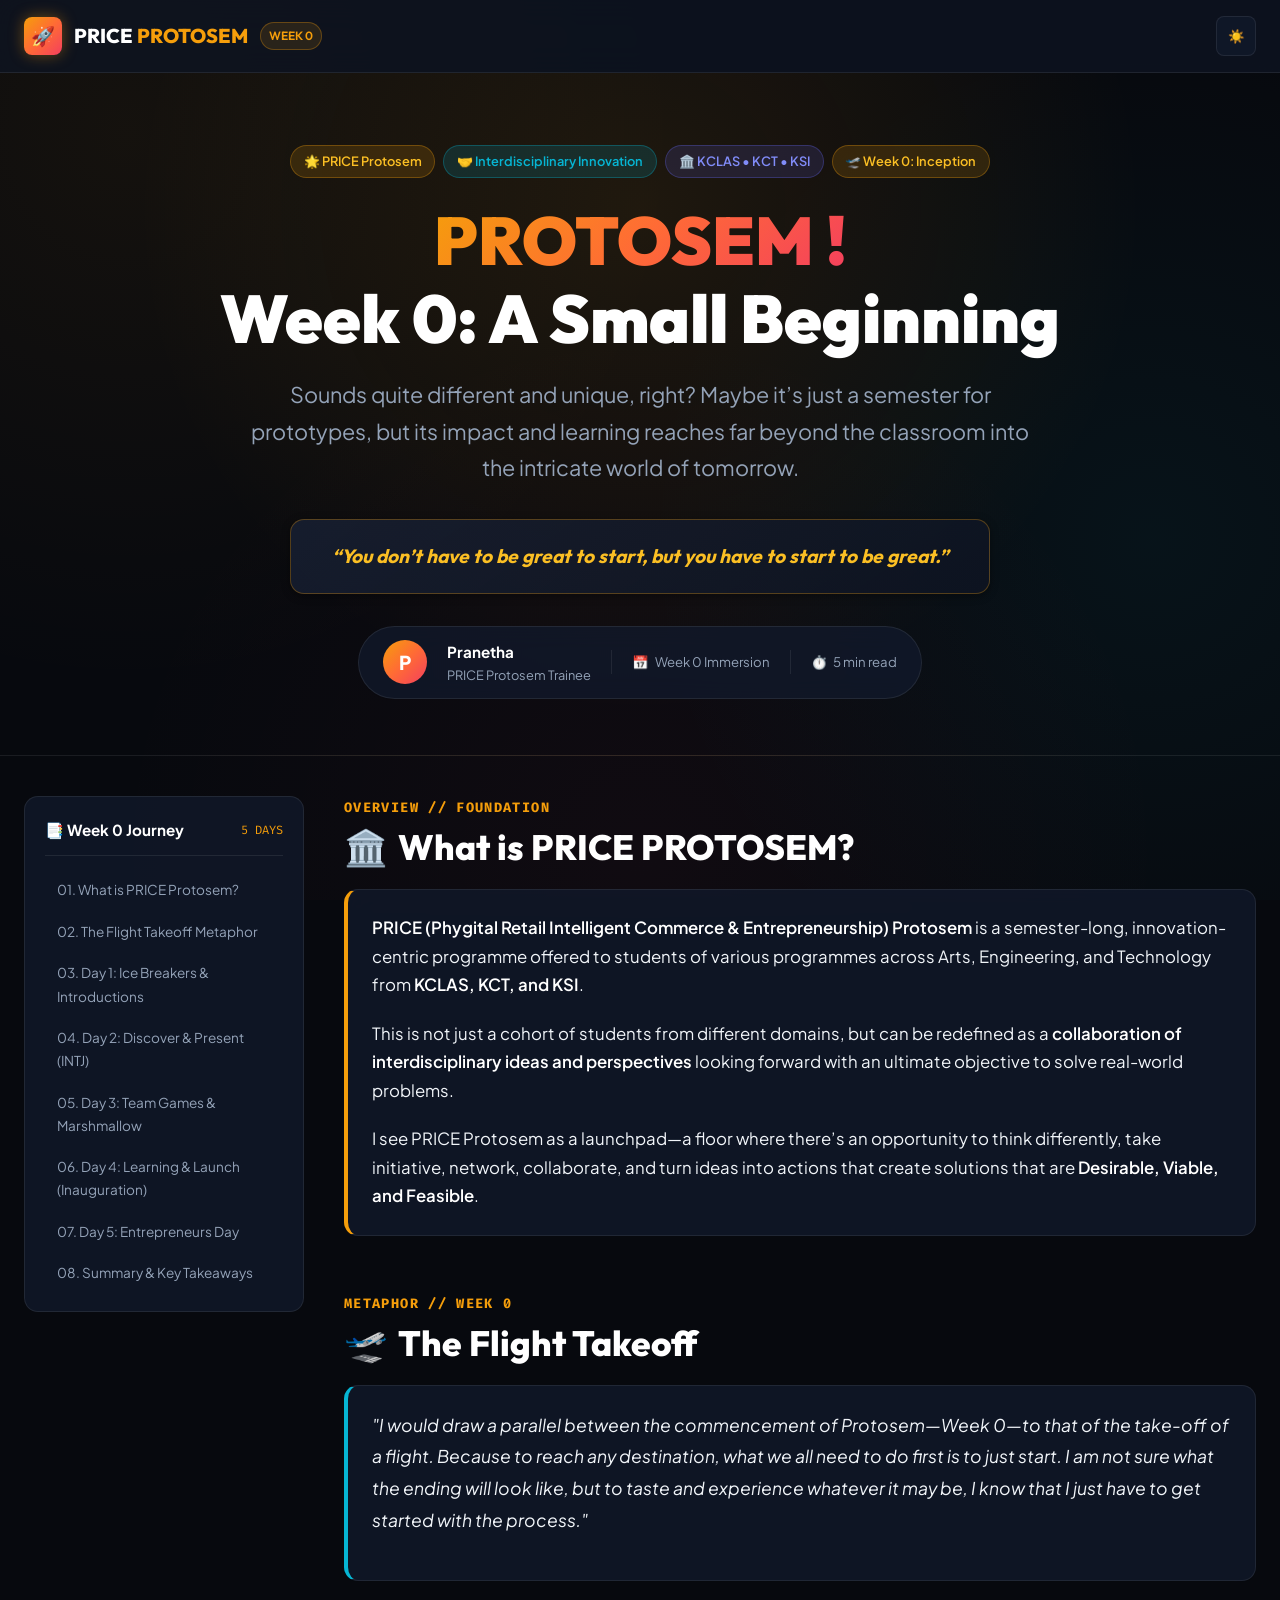
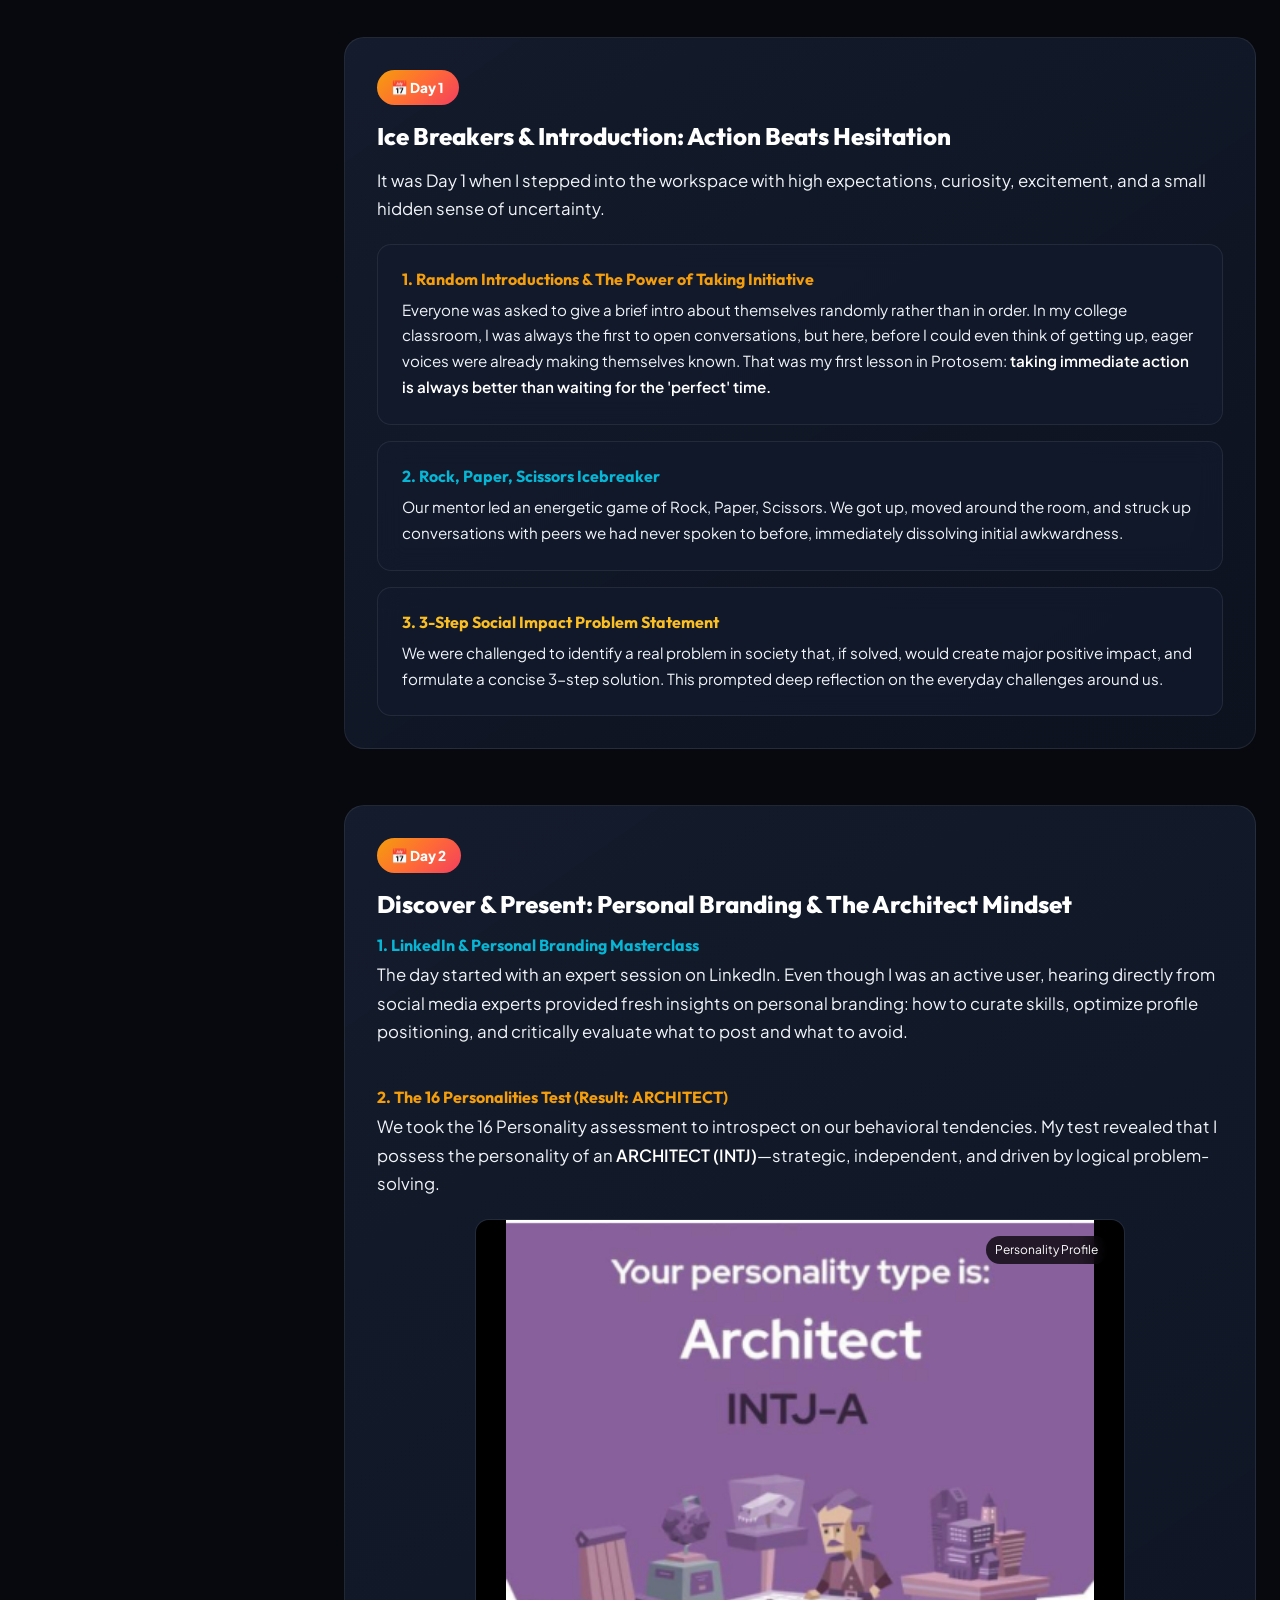
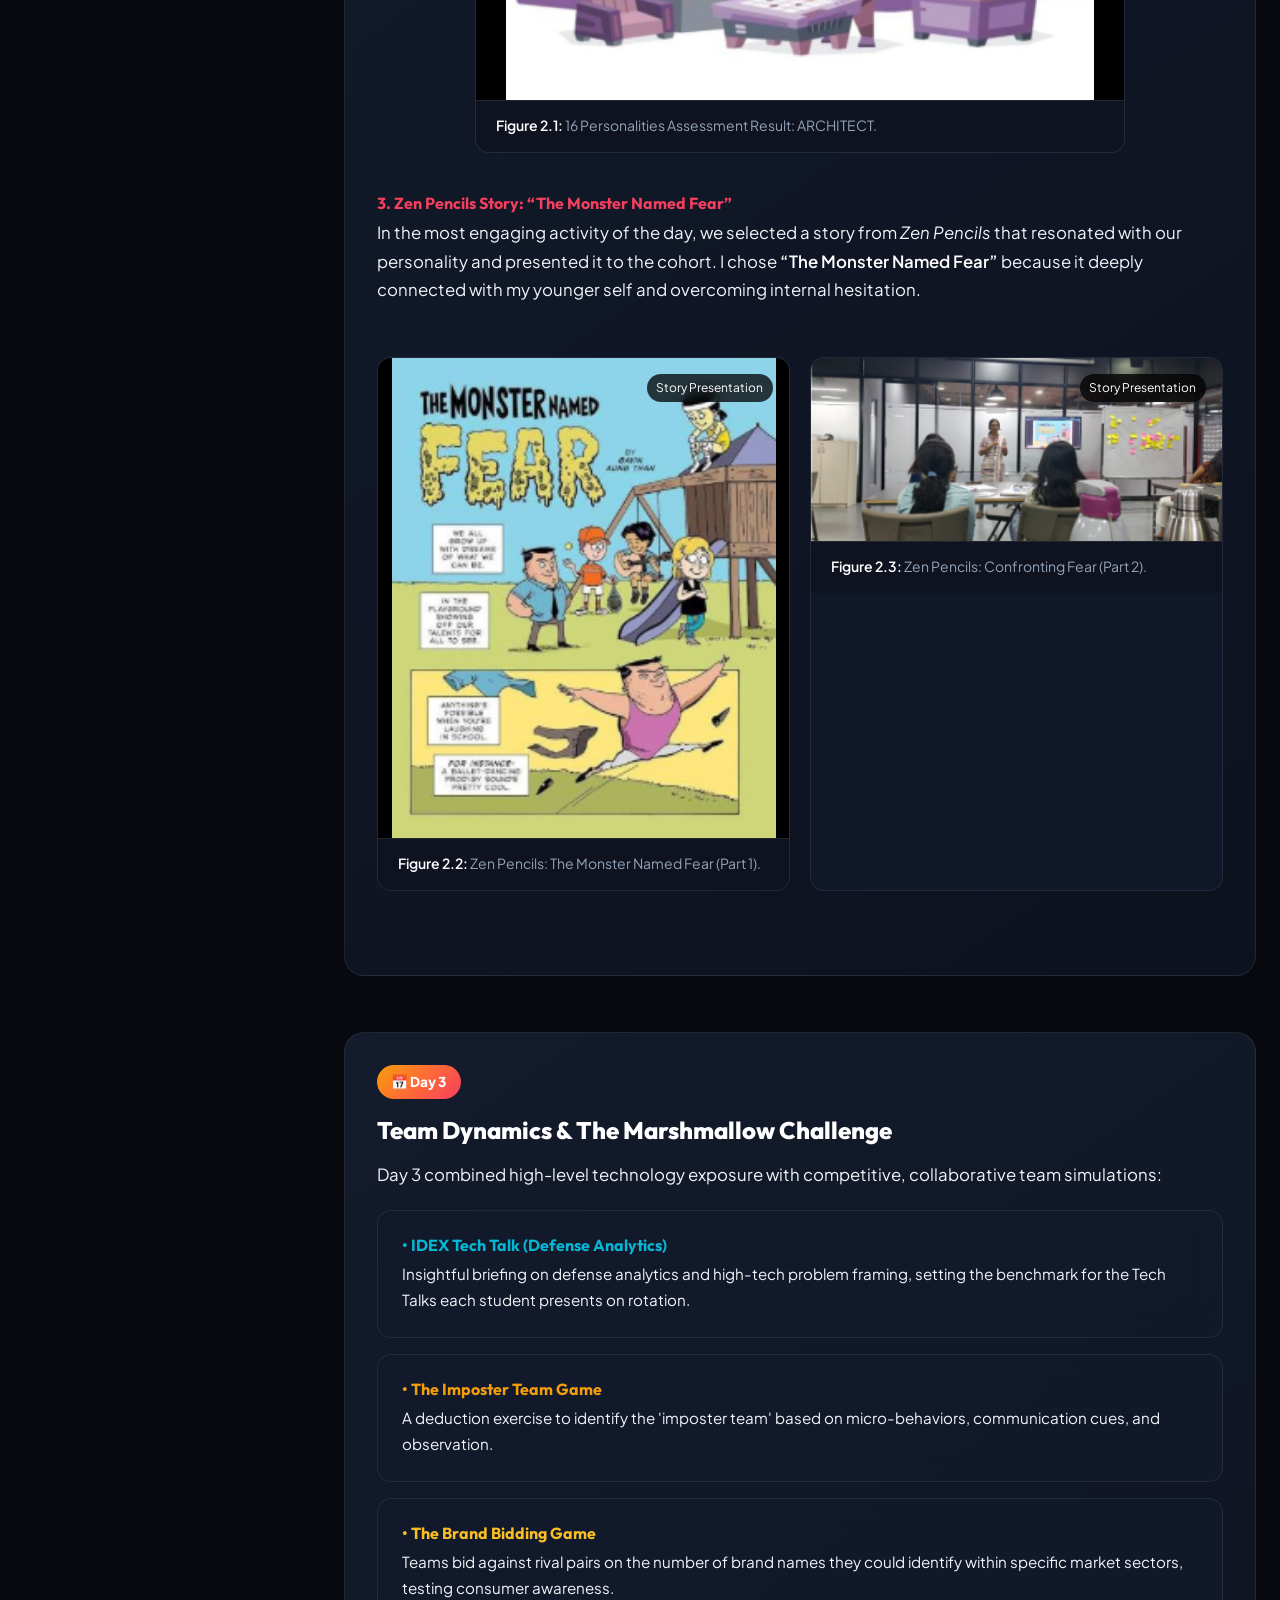
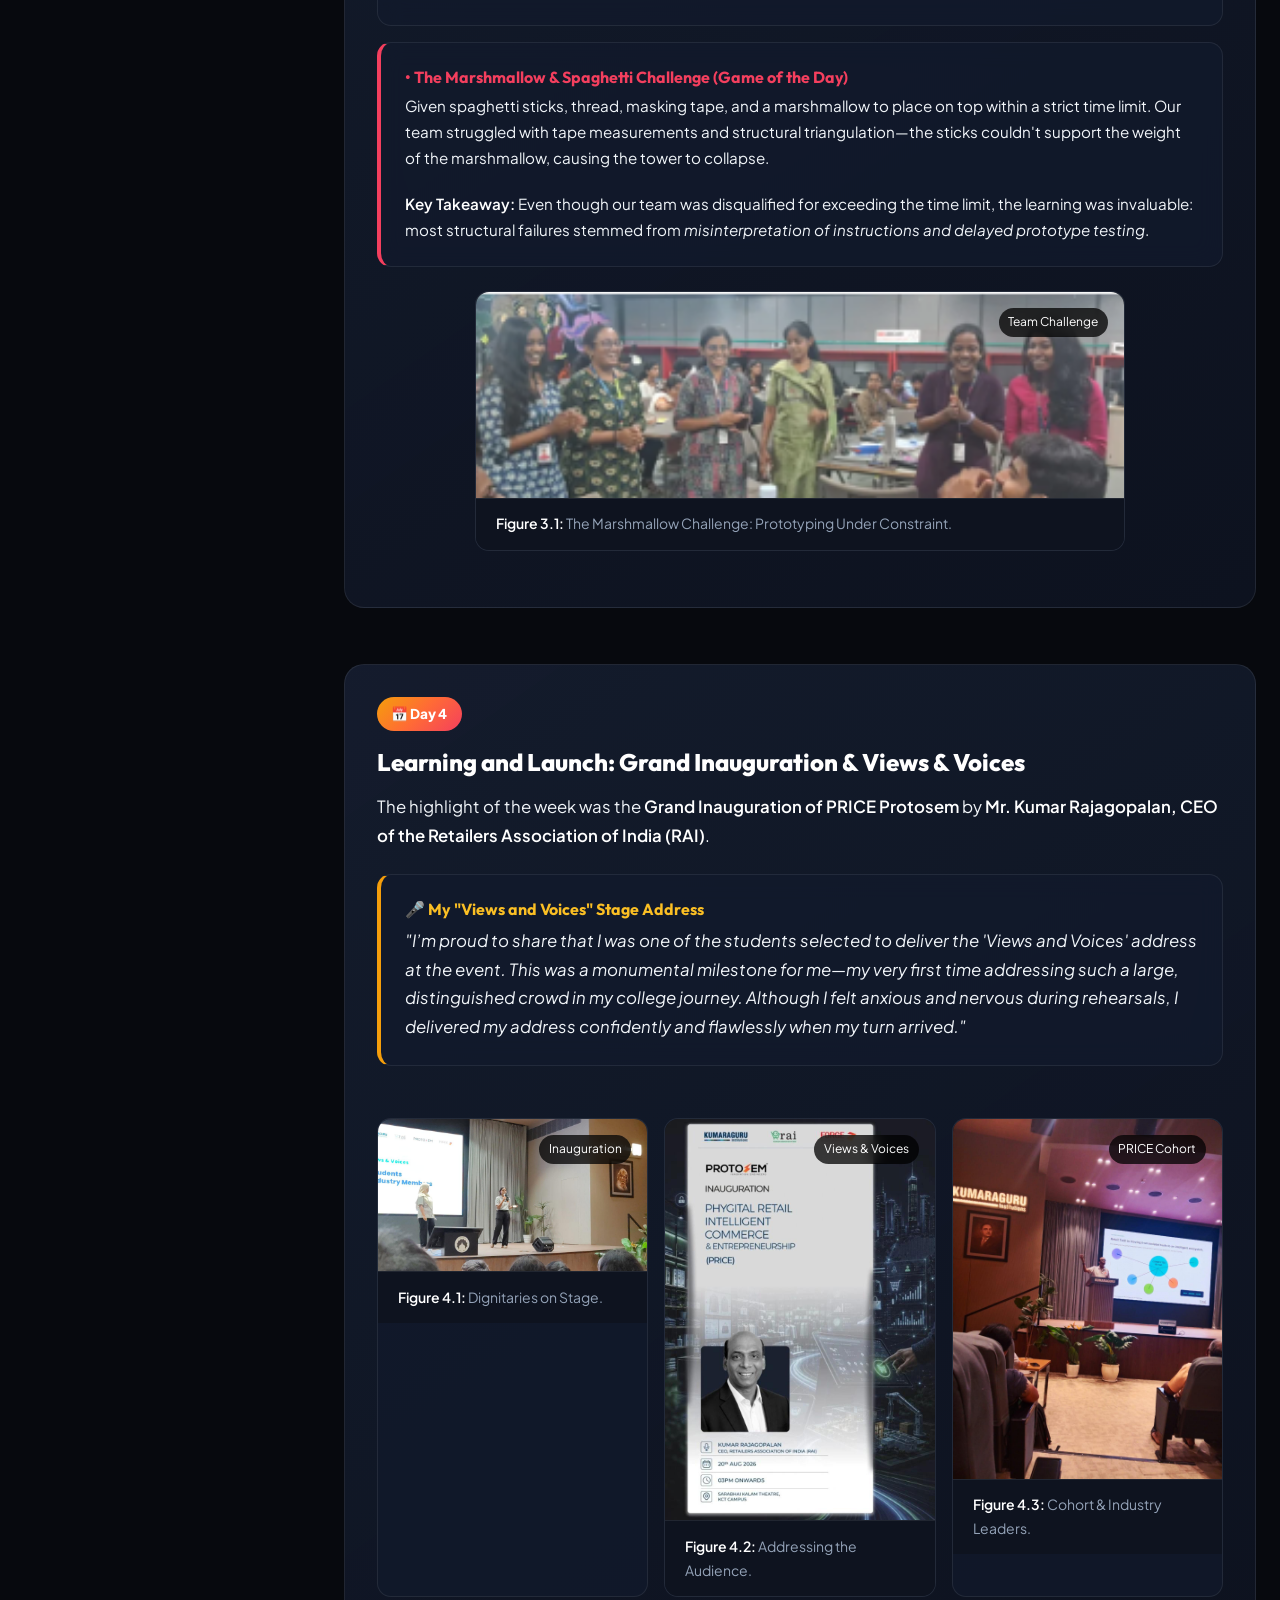
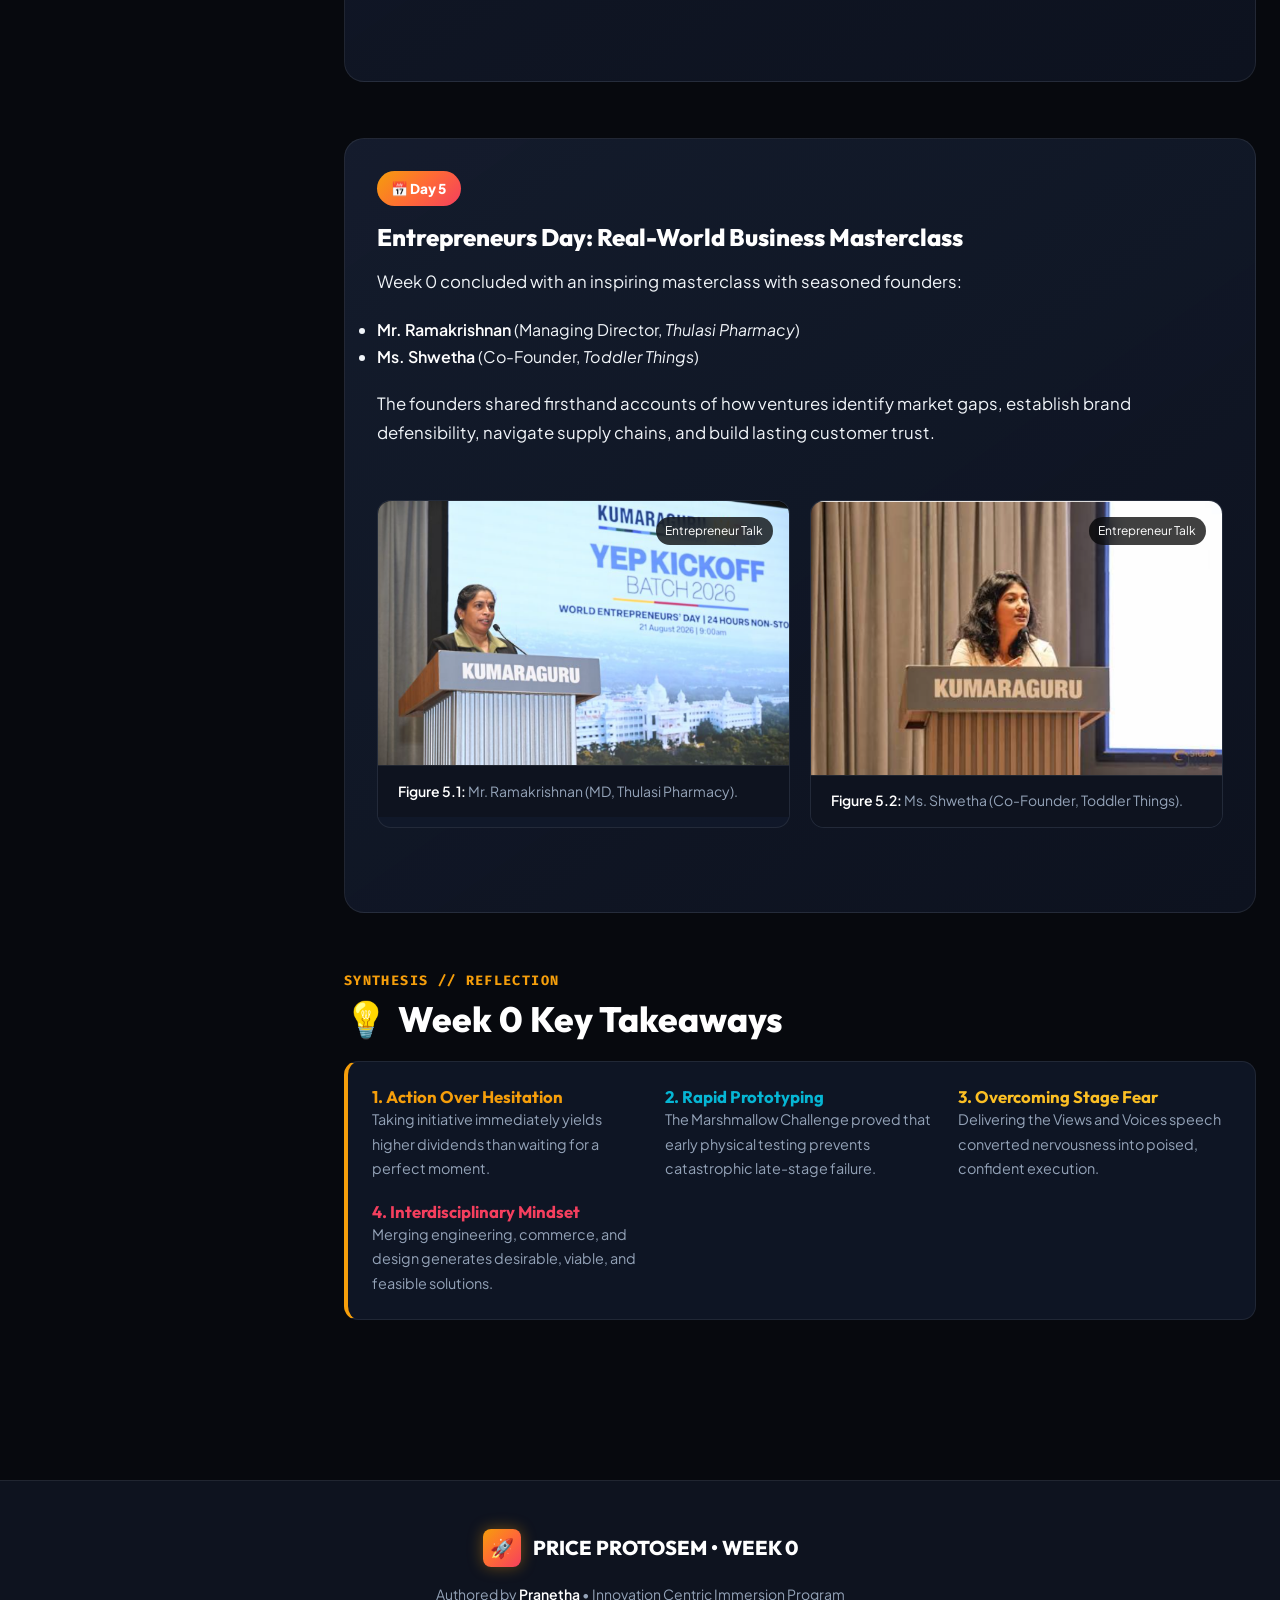
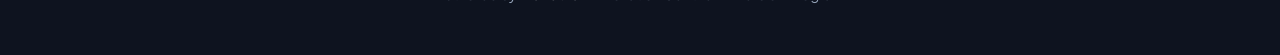
==== blogs/week0/index.html @ 7c3f9e15 "Add Week 0 Protosem blog and update portfolio" ====
<!DOCTYPE html>
<html lang="en" data-theme="dark">
<head>
  <meta charset="UTF-8">
  <meta name="viewport" content="width=device-width, initial-scale=1.0">
  <title>PRICE PROTOSEM | Week 0: A Small Beginning | Pranetha</title>
  <meta name="description" content="Personal journey, reflections, and key learnings from Week 0 of PRICE PROTOSEM by Pranetha at KCT/KCLAS/KSI.">
  <meta name="author" content="Pranetha">

  <!-- Open Graph -->
  <meta property="og:type" content="article">
  <meta property="og:title" content="PRICE PROTOSEM | Week 0: A Small Beginning">
  <meta property="og:description" content="From icebreakers and 16 Personalities to the Marshmallow Challenge and the Grand Inauguration by RAI CEO Mr. Kumar Rajagopalan.">
  <meta property="og:image" content="images/inauguration_stage_1.jpg">

  <!-- Stylesheet -->
  <link rel="stylesheet" href="css/styles.css">
  <link rel="icon" href="data:image/svg+xml,<svg xmlns='http://www.w3.org/2000/svg' viewBox='0 0 100 100'><text y='.9em' font-size='90'>🚀</text></svg>">
</head>
<body>

  <!-- Site Navigation Header -->
  <header class="site-header">
    <div class="header-container">
      <div class="brand">
        <div class="brand-icon">🚀</div>
        <div>
          <span>PRICE</span> <span style="color: var(--proto-amber);">PROTOSEM</span>
        </div>
        <span class="brand-tag">WEEK 0</span>
      </div>

      <div class="header-actions">
        <button id="themeToggle" class="btn-icon" aria-label="Toggle theme">☀️</button>
      </div>
    </div>

    <!-- Reading Progress Bar -->
    <div class="progress-bar-container">
      <div id="progressBar" class="progress-bar"></div>
    </div>
  </header>

  <!-- Hero Header Section -->
  <header class="hero-section">
    <div class="hero-content">
      
      <div class="hero-badge-row">
        <span class="badge badge-amber">🌟 PRICE Protosem</span>
        <span class="badge badge-cyan">🤝 Interdisciplinary Innovation</span>
        <span class="badge badge-indigo">🏛️ KCLAS • KCT • KSI</span>
        <span class="badge badge-amber">🛫 Week 0: Inception</span>
      </div>

      <h1 class="hero-title">
        <span class="hero-title-gradient">PROTOSEM !</span>
        <br>Week 0: A Small Beginning
      </h1>

      <p class="hero-subtitle">
        Sounds quite different and unique, right? Maybe it’s just a semester for prototypes, but its impact and learning reaches far beyond the classroom into the intricate world of tomorrow.
      </p>

      <!-- Quote Card -->
      <div class="quote-banner">
        <p>“You don’t have to be great to start, but you have to start to be great.”</p>
      </div>

      <!-- Author Metadata Card -->
      <div class="author-meta-card">
        <div class="author-avatar">P</div>
        <div class="author-info" style="text-align: left;">
          <div style="font-weight: 700; color: var(--text-heading); font-size: 0.95rem;">Pranetha</div>
          <div style="font-size: 0.8rem; color: var(--text-muted);">PRICE Protosem Trainee</div>
        </div>
        <div style="width: 1px; height: 24px; background: var(--border-subtle);"></div>
        <div style="display: flex; align-items: center; gap: 0.4rem; font-size: 0.825rem; color: var(--text-muted);">
          <span>📅</span> <span>Week 0 Immersion</span>
        </div>
        <div style="width: 1px; height: 24px; background: var(--border-subtle);"></div>
        <div style="display: flex; align-items: center; gap: 0.4rem; font-size: 0.825rem; color: var(--text-muted);">
          <span>⏱️</span> <span>5 min read</span>
        </div>
      </div>

    </div>
  </header>

  <!-- Main Content Layout -->
  <div class="blog-layout-container">

    <!-- Sticky Table of Contents -->
    <aside class="sidebar-wrapper">
      <nav class="toc-card" aria-label="Table of contents">
        <div class="toc-header">
          <span style="font-size: 0.95rem; font-weight: 700; color: var(--text-heading);">📑 Week 0 Journey</span>
          <span style="font-size: 0.75rem; color: var(--proto-amber); font-family: var(--font-mono);">5 DAYS</span>
        </div>
        <ul class="toc-list">
          <li class="toc-item"><a href="#about-protosem" class="toc-link">01. What is PRICE Protosem?</a></li>
          <li class="toc-item"><a href="#flight-takeoff" class="toc-link">02. The Flight Takeoff Metaphor</a></li>
          <li class="toc-item"><a href="#day-1" class="toc-link">03. Day 1: Ice Breakers &amp; Introductions</a></li>
          <li class="toc-item"><a href="#day-2" class="toc-link">04. Day 2: Discover &amp; Present (INTJ)</a></li>
          <li class="toc-item"><a href="#day-3" class="toc-link">05. Day 3: Team Games &amp; Marshmallow</a></li>
          <li class="toc-item"><a href="#day-4" class="toc-link">06. Day 4: Learning &amp; Launch (Inauguration)</a></li>
          <li class="toc-item"><a href="#day-5" class="toc-link">07. Day 5: Entrepreneurs Day</a></li>
          <li class="toc-item"><a href="#learnings" class="toc-link">08. Summary &amp; Key Takeaways</a></li>
        </ul>
      </nav>
    </aside>

    <!-- Main Body -->
    <main class="article-body">

      <!-- SECTION 1: WHAT IS PRICE PROTOSEM -->
      <section id="about-protosem" class="content-section">
        <div class="section-header">
          <span class="section-num">Overview // Foundation</span>
          <h2 class="section-title"><span>🏛️</span> What is PRICE PROTOSEM?</h2>
        </div>

        <div class="card-glass card-amber-glow">
          <p>
            <strong>PRICE (Phygital Retail Intelligent Commerce &amp; Entrepreneurship) Protosem</strong> is a semester-long, innovation-centric programme offered to students of various programmes across Arts, Engineering, and Technology from <strong>KCLAS, KCT, and KSI</strong>.
          </p>
          <p>
            This is not just a cohort of students from different domains, but can be redefined as a <strong>collaboration of interdisciplinary ideas and perspectives</strong> looking forward with an ultimate objective to solve real-world problems.
          </p>
          <p style="margin-bottom: 0;">
            I see PRICE Protosem as a launchpad—a floor where there’s an opportunity to think differently, take initiative, network, collaborate, and turn ideas into actions that create solutions that are <strong>Desirable, Viable, and Feasible</strong>.
          </p>
        </div>
      </section>

      <!-- SECTION 2: FLIGHT TAKEOFF METAPHOR -->
      <section id="flight-takeoff" class="content-section">
        <div class="section-header">
          <span class="section-num">Metaphor // Week 0</span>
          <h2 class="section-title"><span>🛫</span> The Flight Takeoff</h2>
        </div>

        <div class="card-glass card-cyan-glow">
          <p style="font-size: 1.1rem; line-height: 1.8;">
            <em>"I would draw a parallel between the commencement of Protosem—Week 0—to that of the take-off of a flight. Because to reach any destination, what we all need to do first is to just start. I am not sure what the ending will look like, but to taste and experience whatever it may be, I know that I just have to get started with the process."</em>
          </p>
        </div>
      </section>

      <!-- SECTION 3: DAY 1 -->
      <section id="day-1" class="content-section">
        <div class="day-card">
          <div class="day-badge-header">
            <span>📅 Day 1</span>
          </div>
          <h3 class="day-title">Ice Breakers &amp; Introduction: Action Beats Hesitation</h3>

          <p>
            It was Day 1 when I stepped into the workspace with high expectations, curiosity, excitement, and a small hidden sense of uncertainty.
          </p>

          <div style="display: flex; flex-direction: column; gap: 1rem; margin-top: 1.25rem;">
            <div class="card-glass" style="margin-bottom: 0;">
              <h4 style="color: var(--proto-amber); margin-bottom: 0.5rem;">1. Random Introductions &amp; The Power of Taking Initiative</h4>
              <p style="font-size: 0.95rem; margin-bottom: 0;">
                Everyone was asked to give a brief intro about themselves randomly rather than in order. In my college classroom, I was always the first to open conversations, but here, before I could even think of getting up, eager voices were already making themselves known. That was my first lesson in Protosem: <strong>taking immediate action is always better than waiting for the 'perfect' time.</strong>
              </p>
            </div>

            <div class="card-glass" style="margin-bottom: 0;">
              <h4 style="color: var(--proto-cyan); margin-bottom: 0.5rem;">2. Rock, Paper, Scissors Icebreaker</h4>
              <p style="font-size: 0.95rem; margin-bottom: 0;">
                Our mentor led an energetic game of Rock, Paper, Scissors. We got up, moved around the room, and struck up conversations with peers we had never spoken to before, immediately dissolving initial awkwardness.
              </p>
            </div>

            <div class="card-glass" style="margin-bottom: 0;">
              <h4 style="color: var(--proto-gold); margin-bottom: 0.5rem;">3. 3-Step Social Impact Problem Statement</h4>
              <p style="font-size: 0.95rem; margin-bottom: 0;">
                We were challenged to identify a real problem in society that, if solved, would create major positive impact, and formulate a concise 3-step solution. This prompted deep reflection on the everyday challenges around us.
              </p>
            </div>
          </div>
        </div>
      </section>

      <!-- SECTION 4: DAY 2 -->
      <section id="day-2" class="content-section">
        <div class="day-card">
          <div class="day-badge-header">
            <span>📅 Day 2</span>
          </div>
          <h3 class="day-title">Discover &amp; Present: Personal Branding &amp; The Architect Mindset</h3>

          <div style="display: flex; flex-direction: column; gap: 1.25rem;">
            <div>
              <h4 style="color: var(--proto-cyan); margin-bottom: 0.4rem;">1. LinkedIn &amp; Personal Branding Masterclass</h4>
              <p>
                The day started with an expert session on LinkedIn. Even though I was an active user, hearing directly from social media experts provided fresh insights on personal branding: how to curate skills, optimize profile positioning, and critically evaluate what to post and what to avoid.
              </p>
            </div>

            <div>
              <h4 style="color: var(--proto-amber); margin-bottom: 0.4rem;">2. The 16 Personalities Test (Result: ARCHITECT)</h4>
              <p>
                We took the 16 Personality assessment to introspect on our behavioral tendencies. My test revealed that I possess the personality of an <strong>ARCHITECT (INTJ)</strong>—strategic, independent, and driven by logical problem-solving.
              </p>

              <!-- Image 1: Architect Personality -->
              <div class="media-container" style="max-width: 650px; margin: 1.25rem auto;">
                <div class="media-image-wrapper">
                  <img src="images/architect_personality.png" alt="16 Personalities Test Result - Architect" class="media-img">
                  <div class="media-overlay-badge">Personality Profile</div>
                </div>
                <div class="media-caption">
                  <span><strong>Figure 2.1:</strong> 16 Personalities Assessment Result: ARCHITECT.</span>
                </div>
              </div>
            </div>

            <div>
              <h4 style="color: var(--proto-rose); margin-bottom: 0.4rem;">3. Zen Pencils Story: “The Monster Named Fear”</h4>
              <p>
                In the most engaging activity of the day, we selected a story from <em>Zen Pencils</em> that resonated with our personality and presented it to the cohort. I chose <strong>“The Monster Named Fear”</strong> because it deeply connected with my younger self and overcoming internal hesitation.
              </p>

              <!-- Images 2 & 3: Zen Pencils Comic Strips -->
              <div class="media-grid-2">
                <div class="media-container">
                  <div class="media-image-wrapper">
                    <img src="images/zen_pencils_fear_1.png" alt="Zen Pencils - The Monster Named Fear Part 1" class="media-img">
                    <div class="media-overlay-badge">Story Presentation</div>
                  </div>
                  <div class="media-caption">
                    <span><strong>Figure 2.2:</strong> Zen Pencils: The Monster Named Fear (Part 1).</span>
                  </div>
                </div>

                <div class="media-container">
                  <div class="media-image-wrapper">
                    <img src="images/zen_pencils_fear_2.png" alt="Zen Pencils - The Monster Named Fear Part 2" class="media-img">
                    <div class="media-overlay-badge">Story Presentation</div>
                  </div>
                  <div class="media-caption">
                    <span><strong>Figure 2.3:</strong> Zen Pencils: Confronting Fear (Part 2).</span>
                  </div>
                </div>
              </div>
            </div>
          </div>
        </div>
      </section>

      <!-- SECTION 5: DAY 3 -->
      <section id="day-3" class="content-section">
        <div class="day-card">
          <div class="day-badge-header">
            <span>📅 Day 3</span>
          </div>
          <h3 class="day-title">Team Dynamics &amp; The Marshmallow Challenge</h3>

          <p>
            Day 3 combined high-level technology exposure with competitive, collaborative team simulations:
          </p>

          <div style="display: flex; flex-direction: column; gap: 1rem; margin: 1.25rem 0;">
            <div class="card-glass" style="margin-bottom: 0;">
              <h4 style="color: var(--proto-cyan); margin-bottom: 0.4rem;">• IDEX Tech Talk (Defense Analytics)</h4>
              <p style="font-size: 0.95rem; margin-bottom: 0;">
                Insightful briefing on defense analytics and high-tech problem framing, setting the benchmark for the Tech Talks each student presents on rotation.
              </p>
            </div>

            <div class="card-glass" style="margin-bottom: 0;">
              <h4 style="color: var(--proto-amber); margin-bottom: 0.4rem;">• The Imposter Team Game</h4>
              <p style="font-size: 0.95rem; margin-bottom: 0;">
                A deduction exercise to identify the 'imposter team' based on micro-behaviors, communication cues, and observation.
              </p>
            </div>

            <div class="card-glass" style="margin-bottom: 0;">
              <h4 style="color: var(--proto-gold); margin-bottom: 0.4rem;">• The Brand Bidding Game</h4>
              <p style="font-size: 0.95rem; margin-bottom: 0;">
                Teams bid against rival pairs on the number of brand names they could identify within specific market sectors, testing consumer awareness.
              </p>
            </div>

            <div class="card-glass" style="margin-bottom: 0; border-left: 4px solid var(--proto-rose);">
              <h4 style="color: var(--proto-rose); margin-bottom: 0.4rem;">• The Marshmallow &amp; Spaghetti Challenge (Game of the Day)</h4>
              <p style="font-size: 0.95rem;">
                Given spaghetti sticks, thread, masking tape, and a marshmallow to place on top within a strict time limit. Our team struggled with tape measurements and structural triangulation—the sticks couldn't support the weight of the marshmallow, causing the tower to collapse.
              </p>
              <p style="font-size: 0.95rem; margin-bottom: 0;">
                <strong>Key Takeaway:</strong> Even though our team was disqualified for exceeding the time limit, the learning was invaluable: most structural failures stemmed from <em>misinterpretation of instructions and delayed prototype testing</em>.
              </p>
            </div>
          </div>

          <!-- Image 4: Marshmallow Challenge -->
          <div class="media-container" style="max-width: 650px; margin: 1.5rem auto;">
            <div class="media-image-wrapper">
              <img src="images/marshmallow_challenge.png" alt="Marshmallow and Spaghetti Structure Challenge" class="media-img">
              <div class="media-overlay-badge">Team Challenge</div>
            </div>
            <div class="media-caption">
              <span><strong>Figure 3.1:</strong> The Marshmallow Challenge: Prototyping Under Constraint.</span>
            </div>
          </div>
        </div>
      </section>

      <!-- SECTION 6: DAY 4 -->
      <section id="day-4" class="content-section">
        <div class="day-card">
          <div class="day-badge-header">
            <span>📅 Day 4</span>
          </div>
          <h3 class="day-title">Learning and Launch: Grand Inauguration &amp; Views &amp; Voices</h3>

          <p>
            The highlight of the week was the <strong>Grand Inauguration of PRICE Protosem</strong> by <strong>Mr. Kumar Rajagopalan, CEO of the Retailers Association of India (RAI)</strong>.
          </p>

          <div class="card-glass card-amber-glow" style="margin: 1.5rem 0;">
            <h4 style="color: var(--proto-gold); margin-bottom: 0.5rem;">🎤 My "Views and Voices" Stage Address</h4>
            <p style="font-size: 1.05rem; line-height: 1.7; margin-bottom: 0;">
              <em>"I’m proud to share that I was one of the students selected to deliver the 'Views and Voices' address at the event. This was a monumental milestone for me—my very first time addressing such a large, distinguished crowd in my college journey. Although I felt anxious and nervous during rehearsals, I delivered my address confidently and flawlessly when my turn arrived."</em>
            </p>
          </div>

          <!-- Images 5, 6, 7: Inauguration Stage Photos -->
          <div class="media-grid-3">
            <div class="media-container">
              <div class="media-image-wrapper">
                <img src="images/inauguration_stage_1.jpg" alt="PRICE Protosem Inauguration Stage Ceremony" class="media-img">
                <div class="media-overlay-badge">Inauguration</div>
              </div>
              <div class="media-caption">
                <span><strong>Figure 4.1:</strong> Dignitaries on Stage.</span>
              </div>
            </div>

            <div class="media-container">
              <div class="media-image-wrapper">
                <img src="images/inauguration_views_voices.jpg" alt="Pranetha delivering Views and Voices Address" class="media-img">
                <div class="media-overlay-badge">Views &amp; Voices</div>
              </div>
              <div class="media-caption">
                <span><strong>Figure 4.2:</strong> Addressing the Audience.</span>
              </div>
            </div>

            <div class="media-container">
              <div class="media-image-wrapper">
                <img src="images/inauguration_audience.jpg" alt="Inauguration Audience and Cohort" class="media-img">
                <div class="media-overlay-badge">PRICE Cohort</div>
              </div>
              <div class="media-caption">
                <span><strong>Figure 4.3:</strong> Cohort &amp; Industry Leaders.</span>
              </div>
            </div>
          </div>
        </div>
      </section>

      <!-- SECTION 7: DAY 5 -->
      <section id="day-5" class="content-section">
        <div class="day-card">
          <div class="day-badge-header">
            <span>📅 Day 5</span>
          </div>
          <h3 class="day-title">Entrepreneurs Day: Real-World Business Masterclass</h3>

          <p>
            Week 0 concluded with an inspiring masterclass with seasoned founders:
          </p>
          <ul class="safety-list" style="margin-bottom: 1.25rem;">
            <li><strong>Mr. Ramakrishnan</strong> (Managing Director, <em>Thulasi Pharmacy</em>)</li>
            <li><strong>Ms. Shwetha</strong> (Co-Founder, <em>Toddler Things</em>)</li>
          </ul>

          <p>
            The founders shared firsthand accounts of how ventures identify market gaps, establish brand defensibility, navigate supply chains, and build lasting customer trust.
          </p>

          <!-- Images 8 & 9: Entrepreneurs Day Photos -->
          <div class="media-grid-2">
            <div class="media-container">
              <div class="media-image-wrapper">
                <img src="images/entrepreneur_thulasi.png" alt="Mr. Ramakrishnan MD Thulasi Pharmacy Address" class="media-img">
                <div class="media-overlay-badge">Entrepreneur Talk</div>
              </div>
              <div class="media-caption">
                <span><strong>Figure 5.1:</strong> Mr. Ramakrishnan (MD, Thulasi Pharmacy).</span>
              </div>
            </div>

            <div class="media-container">
              <div class="media-image-wrapper">
                <img src="images/entrepreneur_toddler.png" alt="Ms. Shwetha Co-Founder Toddler Things Masterclass" class="media-img">
                <div class="media-overlay-badge">Entrepreneur Talk</div>
              </div>
              <div class="media-caption">
                <span><strong>Figure 5.2:</strong> Ms. Shwetha (Co-Founder, Toddler Things).</span>
              </div>
            </div>
          </div>
        </div>
      </section>

      <!-- SECTION 8: SUMMARY & KEY TAKEAWAYS -->
      <section id="learnings" class="content-section">
        <div class="section-header">
          <span class="section-num">Synthesis // Reflection</span>
          <h2 class="section-title"><span>💡</span> Week 0 Key Takeaways</h2>
        </div>

        <div class="card-glass" style="border-left: 4px solid var(--proto-amber);">
          <div style="display: grid; grid-template-columns: repeat(auto-fit, minmax(240px, 1fr)); gap: 1.25rem;">
            <div>
              <h4 style="color: var(--proto-amber); font-size: 1.05rem;">1. Action Over Hesitation</h4>
              <p style="font-size: 0.9rem; color: var(--text-muted); margin-bottom: 0;">
                Taking initiative immediately yields higher dividends than waiting for a perfect moment.
              </p>
            </div>

            <div>
              <h4 style="color: var(--proto-cyan); font-size: 1.05rem;">2. Rapid Prototyping</h4>
              <p style="font-size: 0.9rem; color: var(--text-muted); margin-bottom: 0;">
                The Marshmallow Challenge proved that early physical testing prevents catastrophic late-stage failure.
              </p>
            </div>

            <div>
              <h4 style="color: var(--proto-gold); font-size: 1.05rem;">3. Overcoming Stage Fear</h4>
              <p style="font-size: 0.9rem; color: var(--text-muted); margin-bottom: 0;">
                Delivering the Views and Voices speech converted nervousness into poised, confident execution.
              </p>
            </div>

            <div>
              <h4 style="color: var(--proto-rose); font-size: 1.05rem;">4. Interdisciplinary Mindset</h4>
              <p style="font-size: 0.9rem; color: var(--text-muted); margin-bottom: 0;">
                Merging engineering, commerce, and design generates desirable, viable, and feasible solutions.
              </p>
            </div>
          </div>
        </div>
      </section>

    </main>
  </div>

  <!-- Interactive Lightbox Modal -->
  <div id="lightboxModal" class="lightbox-modal">
    <button id="lightboxClose" class="lightbox-close">&times;</button>
    <div style="display: flex; flex-direction: column; align-items: center; max-width: 90vw; max-height: 90vh;">
      <img id="lightboxImg" class="lightbox-img" src="" alt="Enlarged view">
      <div id="lightboxCaption" class="lightbox-caption"></div>
    </div>
  </div>

  <!-- Footer -->
  <footer class="site-footer">
    <div style="max-width: var(--max-content-width); margin: 0 auto; display: flex; flex-direction: column; align-items: center; gap: 1rem;">
      <div class="brand">
        <div class="brand-icon">🚀</div>
        <span>PRICE PROTOSEM • WEEK 0</span>
      </div>
      <p style="font-size: 0.875rem; color: var(--text-muted); margin-bottom: 0;">
        Authored by <strong>Pranetha</strong> • Innovation Centric Immersion Program
      </p>
    </div>
  </footer>

  <script src="js/app.js"></script>
</body>
</html>
---- blogs/week0/css/styles.css ----
/* ==========================================================================
   PRICE PROTOSEM WEEK 0 BLOG DESIGN SYSTEM
   Theme: "The Flight Takeoff: Inception & Innovation"
   ========================================================================== */

@import url('https://fonts.googleapis.com/css2?family=Outfit:wght@300;400;500;600;700;800;900&family=Plus+Jakarta+Sans:ital,wght@0,300;0,400;0,500;0,600;0,700;1,400&family=Fira+Code:wght@400;500;600;700&display=swap');

:root {
  /* Dark Mode Palette (Default) */
  --bg-primary: #07090e;
  --bg-secondary: #0e131f;
  --bg-tertiary: #161e31;
  --bg-card: rgba(18, 26, 44, 0.75);
  --bg-card-hover: rgba(26, 38, 64, 0.88);
  --bg-glass: rgba(14, 20, 34, 0.8);

  --border-subtle: rgba(255, 255, 255, 0.08);
  --border-focus: rgba(245, 158, 11, 0.5);
  --border-glow: rgba(0, 242, 254, 0.3);

  --text-main: #f1f5f9;
  --text-muted: #94a3b8;
  --text-dim: #64748b;
  --text-heading: #ffffff;

  /* Protosem Brand Accents */
  --proto-amber: #f59e0b;
  --proto-gold: #fbbf24;
  --proto-orange: #ff6b35;
  --proto-rose: #f43f5e;
  --proto-cyan: #06b6d4;
  --proto-indigo: #6366f1;
  --proto-emerald: #10b981;

  --grad-amber: linear-gradient(135deg, #f59e0b 0%, #ff6b35 50%, #f43f5e 100%);
  --grad-cyan: linear-gradient(135deg, #06b6d4 0%, #3b82f6 100%);
  --grad-card: linear-gradient(145deg, rgba(26, 36, 58, 0.7) 0%, rgba(14, 20, 34, 0.85) 100%);

  --shadow-sm: 0 2px 8px rgba(0, 0, 0, 0.4);
  --shadow-md: 0 8px 24px rgba(0, 0, 0, 0.5);
  --shadow-lg: 0 16px 40px rgba(0, 0, 0, 0.6);
  --shadow-amber: 0 0 25px rgba(245, 158, 11, 0.25);
  --shadow-cyan: 0 0 25px rgba(6, 182, 212, 0.25);

  --font-display: 'Outfit', sans-serif;
  --font-body: 'Plus Jakarta Sans', sans-serif;
  --font-mono: 'Fira Code', monospace;

  --header-height: 72px;
  --max-content-width: 1280px;
  --radius-sm: 8px;
  --radius-md: 14px;
  --radius-lg: 20px;
  --radius-full: 9999px;

  --transition-fast: 0.2s cubic-bezier(0.4, 0, 0.2, 1);
  --transition-normal: 0.35s cubic-bezier(0.4, 0, 0.2, 1);
}

[data-theme="light"] {
  --bg-primary: #f8fafc;
  --bg-secondary: #f1f5f9;
  --bg-tertiary: #e2e8f0;
  --bg-card: rgba(255, 255, 255, 0.88);
  --bg-card-hover: rgba(255, 255, 255, 0.98);
  --bg-glass: rgba(255, 255, 255, 0.85);

  --border-subtle: rgba(0, 0, 0, 0.08);
  --border-focus: rgba(245, 158, 11, 0.5);
  --border-glow: rgba(6, 182, 212, 0.4);

  --text-main: #1e293b;
  --text-muted: #475569;
  --text-dim: #64748b;
  --text-heading: #0f172a;

  --shadow-sm: 0 2px 8px rgba(0, 0, 0, 0.06);
  --shadow-md: 0 8px 24px rgba(0, 0, 0, 0.08);
  --shadow-lg: 0 16px 40px rgba(0, 0, 0, 0.12);
}

*, *::before, *::after {
  box-sizing: border-box;
  margin: 0;
  padding: 0;
}

html {
  scroll-behavior: smooth;
  font-size: 16px;
}

body {
  font-family: var(--font-body);
  background-color: var(--bg-primary);
  color: var(--text-main);
  line-height: 1.7;
  overflow-x: hidden;
  transition: background-color var(--transition-normal), color var(--transition-normal);
  background-image: 
    radial-gradient(circle at 10% 15%, rgba(245, 158, 11, 0.06) 0%, transparent 40%),
    radial-gradient(circle at 90% 60%, rgba(6, 182, 212, 0.06) 0%, transparent 40%),
    radial-gradient(circle at 50% 95%, rgba(244, 63, 94, 0.04) 0%, transparent 50%);
  background-attachment: fixed;
}

h1, h2, h3, h4, h5, h6 {
  font-family: var(--font-display);
  color: var(--text-heading);
  font-weight: 700;
  line-height: 1.25;
}

p {
  margin-bottom: 1.25rem;
  font-size: 1.05rem;
}

strong {
  color: var(--text-heading);
  font-weight: 600;
}

a {
  color: var(--proto-amber);
  text-decoration: none;
  transition: color var(--transition-fast);
}
a:hover {
  color: var(--proto-cyan);
}

/* Site Header */
.site-header {
  position: sticky;
  top: 0;
  z-index: 1000;
  background: var(--bg-glass);
  backdrop-filter: blur(16px);
  -webkit-backdrop-filter: blur(16px);
  border-bottom: 1px solid var(--border-subtle);
}

.header-container {
  max-width: var(--max-content-width);
  margin: 0 auto;
  padding: 0 1.5rem;
  height: var(--header-height);
  display: flex;
  align-items: center;
  justify-content: space-between;
}

.brand {
  display: flex;
  align-items: center;
  gap: 0.75rem;
  font-family: var(--font-display);
  font-weight: 800;
  font-size: 1.25rem;
  color: var(--text-heading);
}

.brand-icon {
  width: 38px;
  height: 38px;
  background: var(--grad-amber);
  border-radius: var(--radius-sm);
  display: flex;
  align-items: center;
  justify-content: center;
  color: #fff;
  font-size: 1.2rem;
  box-shadow: 0 0 15px rgba(245, 158, 11, 0.4);
}

.brand-tag {
  font-size: 0.75rem;
  background: rgba(245, 158, 11, 0.12);
  color: var(--proto-amber);
  padding: 0.15rem 0.5rem;
  border-radius: var(--radius-full);
  border: 1px solid rgba(245, 158, 11, 0.3);
  font-weight: 600;
  text-transform: uppercase;
}

.header-actions {
  display: flex;
  align-items: center;
  gap: 0.75rem;
}

.btn-icon {
  width: 40px;
  height: 40px;
  border-radius: var(--radius-sm);
  border: 1px solid var(--border-subtle);
  background: var(--bg-card);
  color: var(--text-main);
  display: flex;
  align-items: center;
  justify-content: center;
  cursor: pointer;
  transition: all var(--transition-fast);
}
.btn-icon:hover {
  background: var(--bg-card-hover);
  border-color: var(--proto-amber);
  color: var(--proto-amber);
}

/* Progress Bar */
.progress-bar-container {
  position: absolute;
  bottom: 0;
  left: 0;
  width: 100%;
  height: 3px;
}
.progress-bar {
  height: 100%;
  width: 0%;
  background: var(--grad-amber);
  box-shadow: 0 0 10px rgba(245, 158, 11, 0.8);
  transition: width 0.1s ease-out;
}

/* Hero Section */
.hero-section {
  position: relative;
  padding: 4.5rem 1.5rem 3.5rem;
  background: radial-gradient(circle at 50% 20%, rgba(245, 158, 11, 0.1) 0%, transparent 60%);
  border-bottom: 1px solid var(--border-subtle);
  text-align: center;
}

.hero-content {
  max-width: 960px;
  margin: 0 auto;
  position: relative;
  z-index: 2;
}

.hero-badge-row {
  display: flex;
  align-items: center;
  justify-content: center;
  flex-wrap: wrap;
  gap: 0.5rem;
  margin-bottom: 1.5rem;
}

.badge {
  display: inline-flex;
  align-items: center;
  gap: 0.35rem;
  padding: 0.3rem 0.8rem;
  font-size: 0.8rem;
  font-weight: 600;
  border-radius: var(--radius-full);
}
.badge-amber {
  background: rgba(245, 158, 11, 0.15);
  color: #fbbf24;
  border: 1px solid rgba(245, 158, 11, 0.3);
}
.badge-cyan {
  background: rgba(6, 182, 212, 0.15);
  color: #06b6d4;
  border: 1px solid rgba(6, 182, 212, 0.3);
}
.badge-indigo {
  background: rgba(99, 102, 241, 0.15);
  color: #818cf8;
  border: 1px solid rgba(99, 102, 241, 0.3);
}

.hero-title {
  font-size: clamp(2.4rem, 5.5vw, 4.2rem);
  font-weight: 900;
  line-height: 1.15;
  margin-bottom: 1.25rem;
}

.hero-title-gradient {
  background: var(--grad-amber);
  -webkit-background-clip: text;
  -webkit-text-fill-color: transparent;
  display: inline-block;
}

.hero-subtitle {
  font-size: clamp(1.1rem, 2.5vw, 1.35rem);
  color: var(--text-muted);
  max-width: 780px;
  margin: 0 auto 2rem;
}

/* Quote Card */
.quote-banner {
  background: var(--grad-card);
  border: 1px solid rgba(245, 158, 11, 0.3);
  border-radius: var(--radius-md);
  padding: 1.25rem 2rem;
  margin: 0 auto 2rem;
  max-width: 700px;
  box-shadow: var(--shadow-sm);
}
.quote-banner p {
  font-family: var(--font-display);
  font-size: 1.2rem;
  font-weight: 700;
  color: var(--proto-gold);
  margin-bottom: 0;
  font-style: italic;
}

.author-meta-card {
  display: inline-flex;
  align-items: center;
  gap: 1.25rem;
  padding: 0.75rem 1.5rem;
  background: var(--bg-card);
  backdrop-filter: blur(12px);
  border: 1px solid var(--border-subtle);
  border-radius: var(--radius-full);
}

.author-avatar {
  width: 44px;
  height: 44px;
  border-radius: 50%;
  background: var(--grad-amber);
  display: flex;
  align-items: center;
  justify-content: center;
  color: #fff;
  font-weight: 800;
  font-size: 1.2rem;
}

/* Layout */
.blog-layout-container {
  max-width: var(--max-content-width);
  margin: 0 auto;
  padding: 2.5rem 1.5rem;
  display: grid;
  grid-template-columns: 1fr;
  gap: 2.5rem;
}

@media (min-width: 1080px) {
  .blog-layout-container {
    grid-template-columns: 280px minmax(0, 1fr);
  }
}

/* Sidebar TOC */
.sidebar-wrapper {
  display: none;
}
@media (min-width: 1080px) {
  .sidebar-wrapper {
    display: block;
    position: sticky;
    top: calc(var(--header-height) + 1.5rem);
    height: calc(100vh - var(--header-height) - 3rem);
    overflow-y: auto;
  }
}

.toc-card {
  background: var(--bg-card);
  border: 1px solid var(--border-subtle);
  border-radius: var(--radius-md);
  padding: 1.25rem;
}

.toc-header {
  display: flex;
  align-items: center;
  justify-content: space-between;
  margin-bottom: 1rem;
  padding-bottom: 0.75rem;
  border-bottom: 1px solid var(--border-subtle);
}

.toc-list {
  list-style: none;
  display: flex;
  flex-direction: column;
  gap: 0.35rem;
}

.toc-link {
  display: block;
  padding: 0.4rem 0.6rem;
  color: var(--text-muted);
  border-radius: var(--radius-sm);
  font-size: 0.85rem;
  transition: all var(--transition-fast);
  border-left: 2px solid transparent;
}
.toc-link:hover {
  color: var(--proto-amber);
  background: rgba(245, 158, 11, 0.08);
  padding-left: 0.85rem;
}
.toc-link.active {
  color: var(--proto-gold);
  background: rgba(245, 158, 11, 0.12);
  border-left-color: var(--proto-amber);
  font-weight: 600;
  padding-left: 0.85rem;
}

/* Content */
.content-section {
  margin-bottom: 3.5rem;
  scroll-margin-top: calc(var(--header-height) + 1.5rem);
}

.section-num {
  font-family: var(--font-mono);
  font-size: 0.85rem;
  font-weight: 700;
  color: var(--proto-amber);
  text-transform: uppercase;
  letter-spacing: 0.1em;
  margin-bottom: 0.35rem;
  display: block;
}

.section-title {
  font-size: clamp(1.6rem, 3vw, 2.2rem);
  font-weight: 800;
  color: var(--text-heading);
  display: flex;
  align-items: center;
  gap: 0.6rem;
  margin-bottom: 1.25rem;
}

.card-glass {
  background: var(--bg-card);
  backdrop-filter: blur(12px);
  border: 1px solid var(--border-subtle);
  border-radius: var(--radius-md);
  padding: 1.5rem;
  margin-bottom: 1.5rem;
  transition: all var(--transition-normal);
}
.card-glass:hover {
  border-color: rgba(245, 158, 11, 0.3);
  box-shadow: var(--shadow-md);
}

.card-amber-glow {
  border-left: 4px solid var(--proto-amber);
}

.card-cyan-glow {
  border-left: 4px solid var(--proto-cyan);
}

/* Day Cards with timeline */
.day-card {
  background: var(--grad-card);
  border: 1px solid var(--border-subtle);
  border-radius: var(--radius-lg);
  padding: 2rem;
  margin-bottom: 2.5rem;
  position: relative;
}

.day-badge-header {
  display: inline-flex;
  align-items: center;
  gap: 0.5rem;
  padding: 0.35rem 0.9rem;
  border-radius: var(--radius-full);
  background: var(--grad-amber);
  color: #fff;
  font-weight: 800;
  font-size: 0.85rem;
  margin-bottom: 1rem;
}

.day-title {
  font-size: 1.5rem;
  font-weight: 800;
  color: var(--text-heading);
  margin-bottom: 1rem;
}

/* Images & Galleries */
.media-container {
  margin: 1.75rem 0;
  border-radius: var(--radius-md);
  overflow: hidden;
  border: 1px solid var(--border-subtle);
  background: var(--bg-card);
}

.media-image-wrapper {
  position: relative;
  overflow: hidden;
  cursor: zoom-in;
  background: #000;
  display: flex;
  align-items: center;
  justify-content: center;
}

.media-img {
  width: 100%;
  height: auto;
  max-height: 480px;
  object-fit: contain;
  display: block;
}

.media-overlay-badge {
  position: absolute;
  top: 1rem;
  right: 1rem;
  background: rgba(0, 0, 0, 0.75);
  backdrop-filter: blur(8px);
  color: #ffffff;
  font-size: 0.75rem;
  padding: 0.25rem 0.6rem;
  border-radius: var(--radius-full);
}

.media-caption {
  padding: 0.85rem 1.25rem;
  font-size: 0.875rem;
  color: var(--text-muted);
  background: var(--bg-secondary);
  border-top: 1px solid var(--border-subtle);
}

.media-grid-2 {
  display: grid;
  grid-template-columns: repeat(auto-fit, minmax(280px, 1fr));
  gap: 1.25rem;
  margin: 1.5rem 0;
}

.media-grid-3 {
  display: grid;
  grid-template-columns: repeat(auto-fit, minmax(240px, 1fr));
  gap: 1rem;
  margin: 1.5rem 0;
}

/* Lightbox Modal */
.lightbox-modal {
  position: fixed;
  top: 0;
  left: 0;
  width: 100vw;
  height: 100vh;
  background: rgba(0, 0, 0, 0.92);
  backdrop-filter: blur(16px);
  z-index: 2000;
  display: none;
  align-items: center;
  justify-content: center;
  padding: 1.5rem;
}
.lightbox-modal.active {
  display: flex;
}
.lightbox-img {
  max-width: 85vw;
  max-height: 80vh;
  object-fit: contain;
  border-radius: var(--radius-sm);
}
.lightbox-caption {
  margin-top: 1rem;
  color: #f1f5f9;
  font-size: 0.95rem;
  text-align: center;
}
.lightbox-close {
  position: absolute;
  top: 1.5rem;
  right: 1.5rem;
  background: transparent;
  border: none;
  color: #fff;
  font-size: 2rem;
  cursor: pointer;
}

/* Footer */
.site-footer {
  border-top: 1px solid var(--border-subtle);
  background: var(--bg-secondary);
  padding: 3rem 1.5rem;
  text-align: center;
  margin-top: 4rem;
}
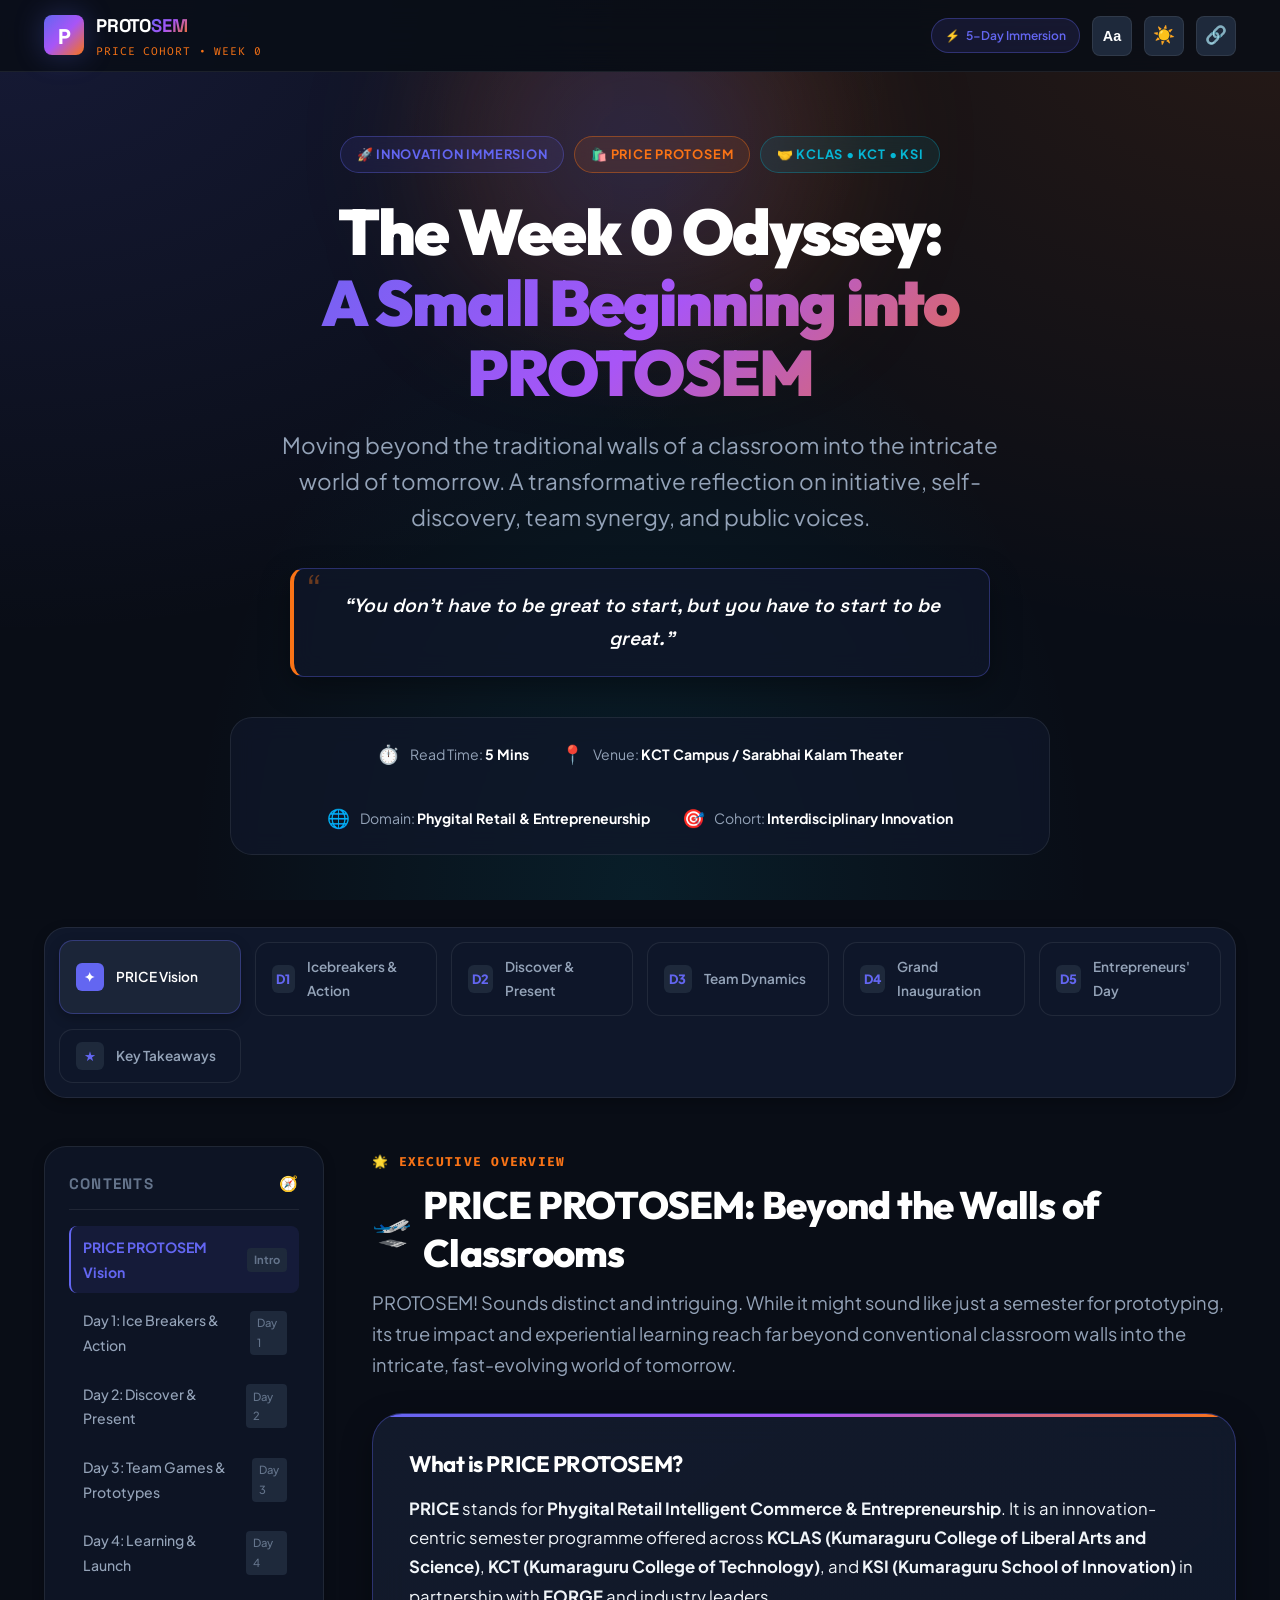
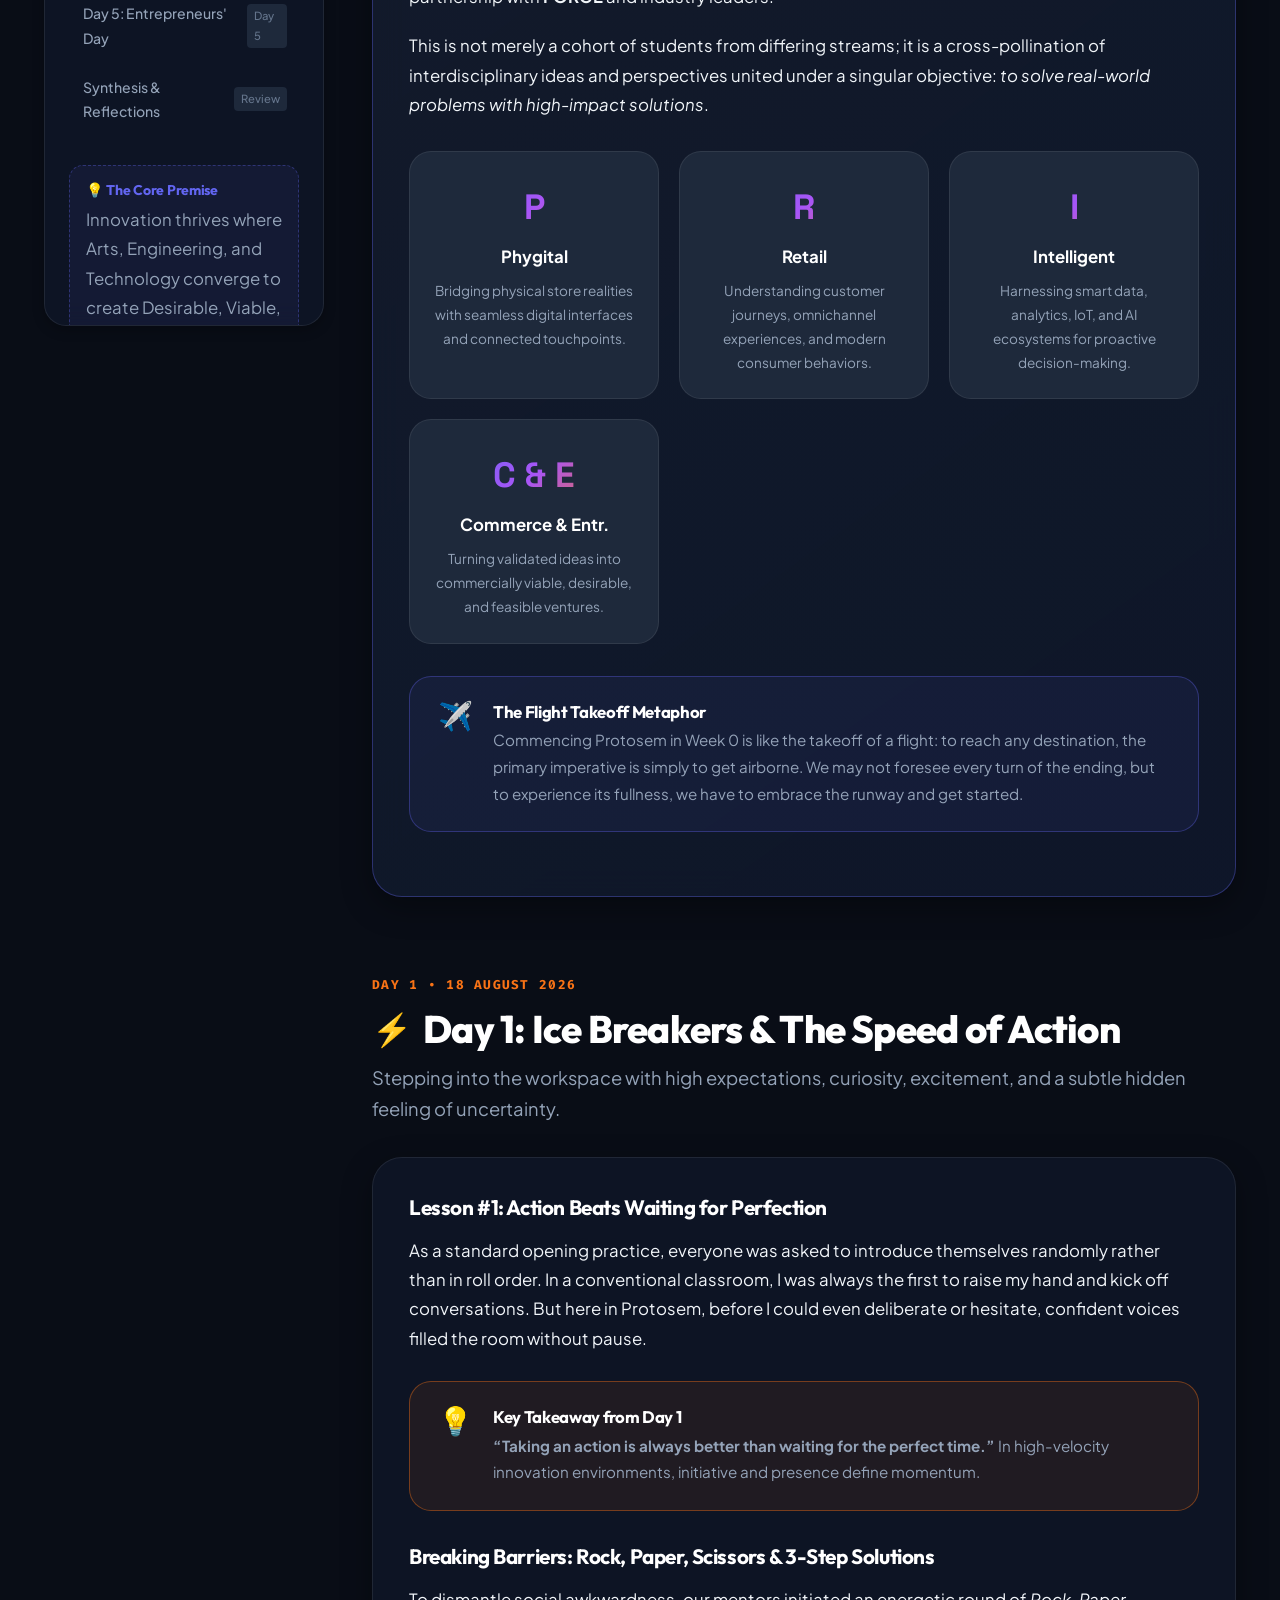
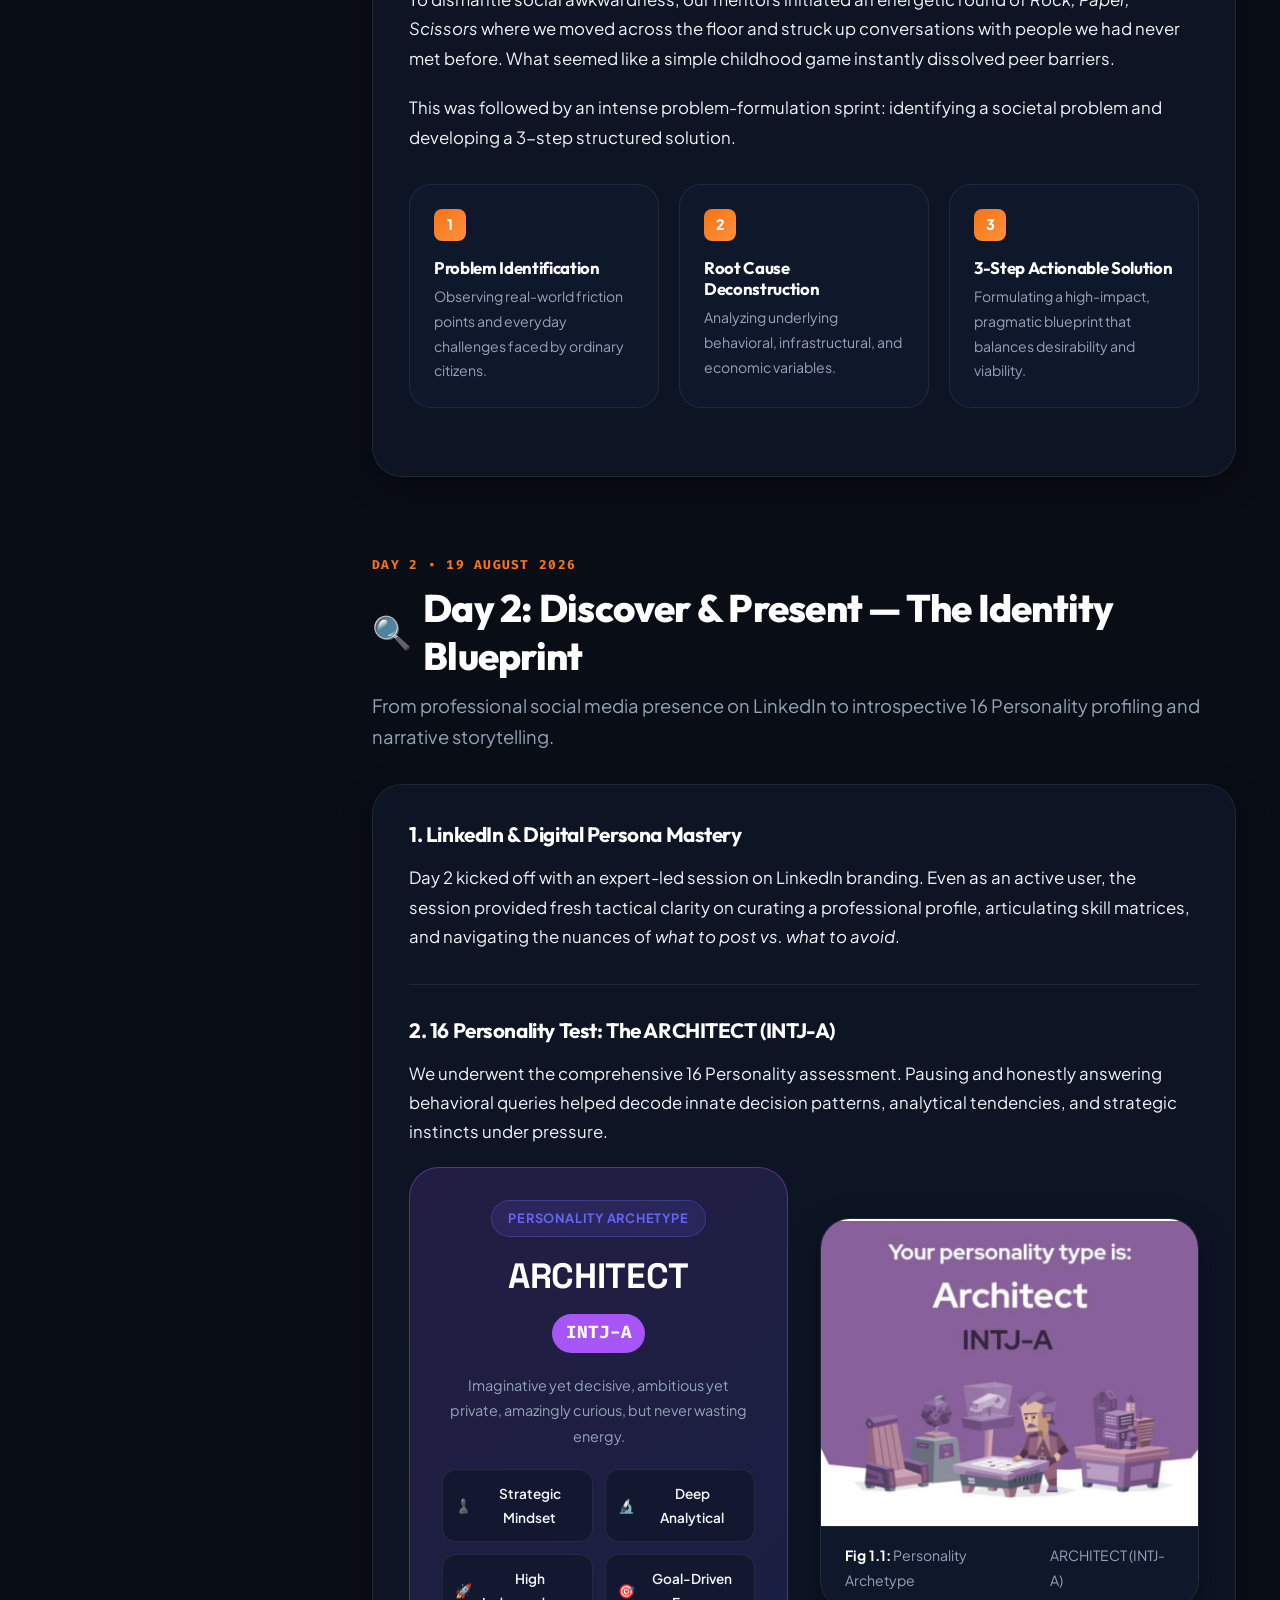
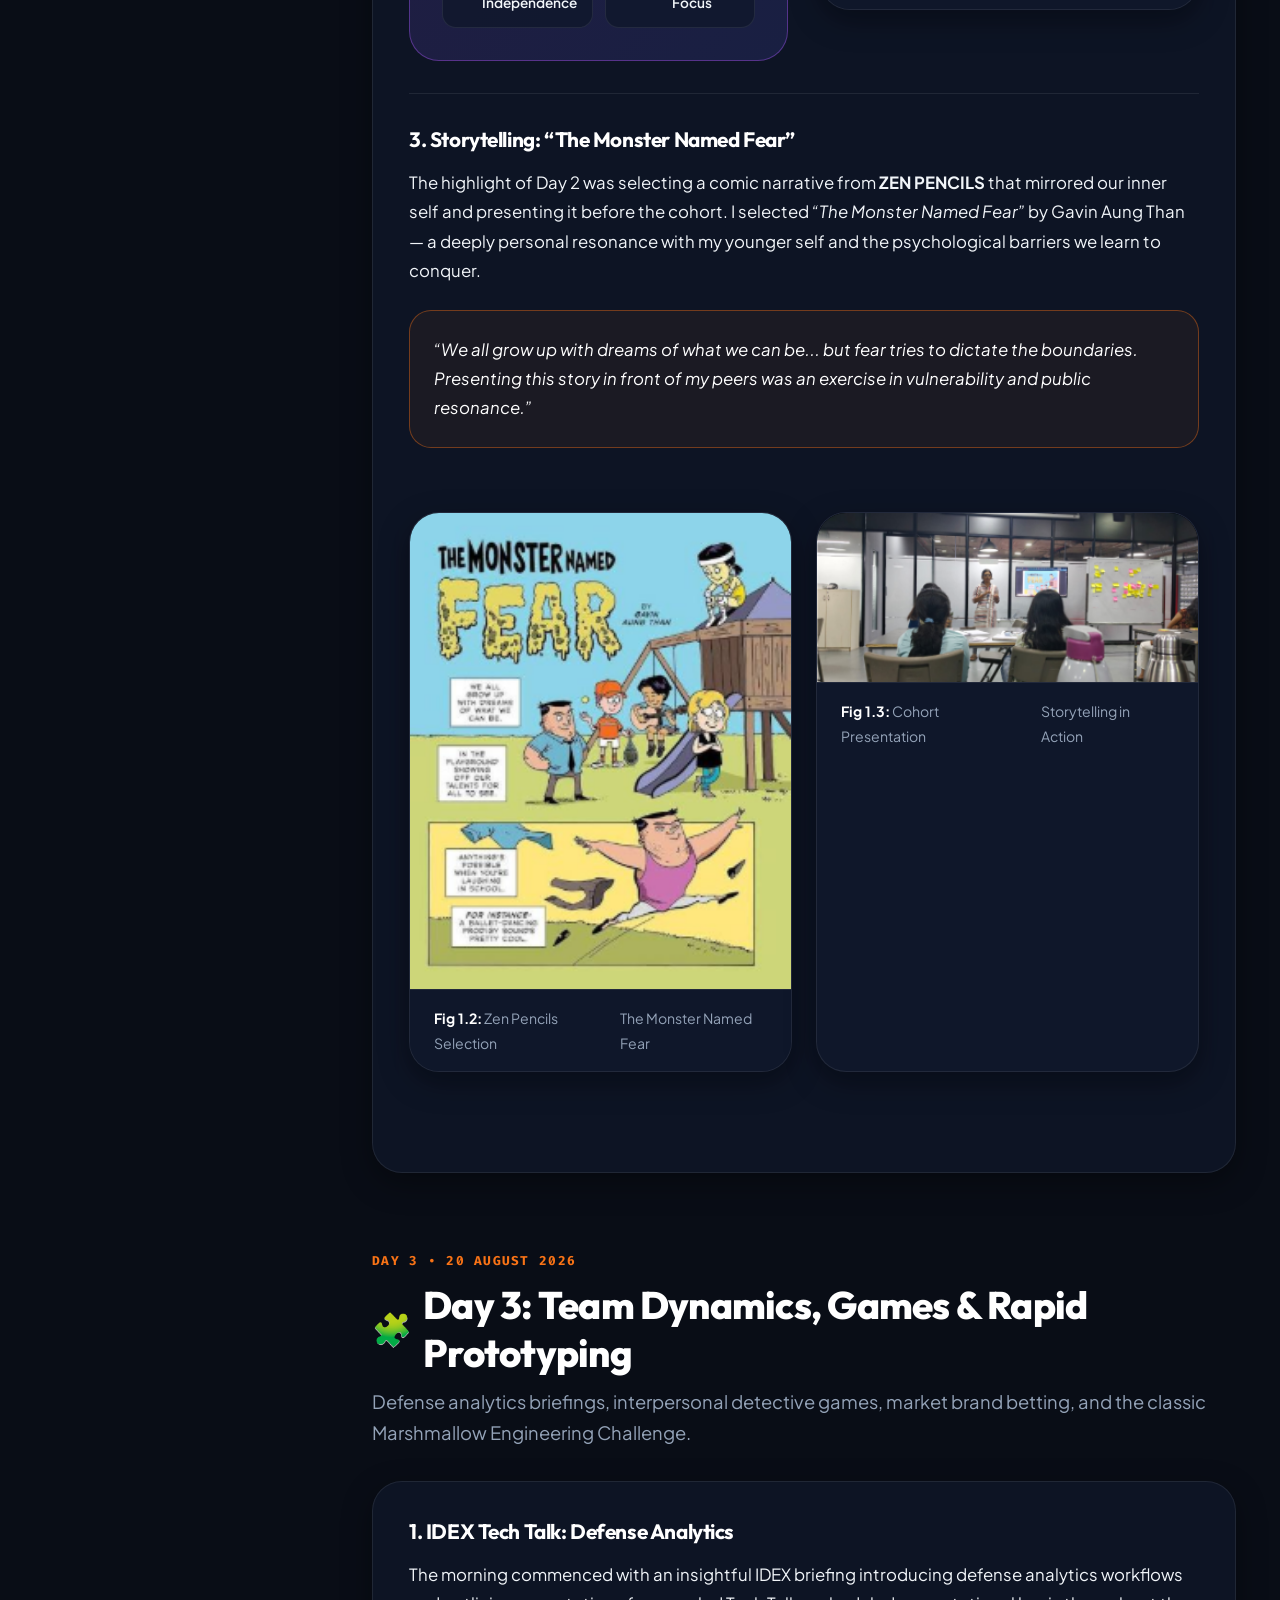
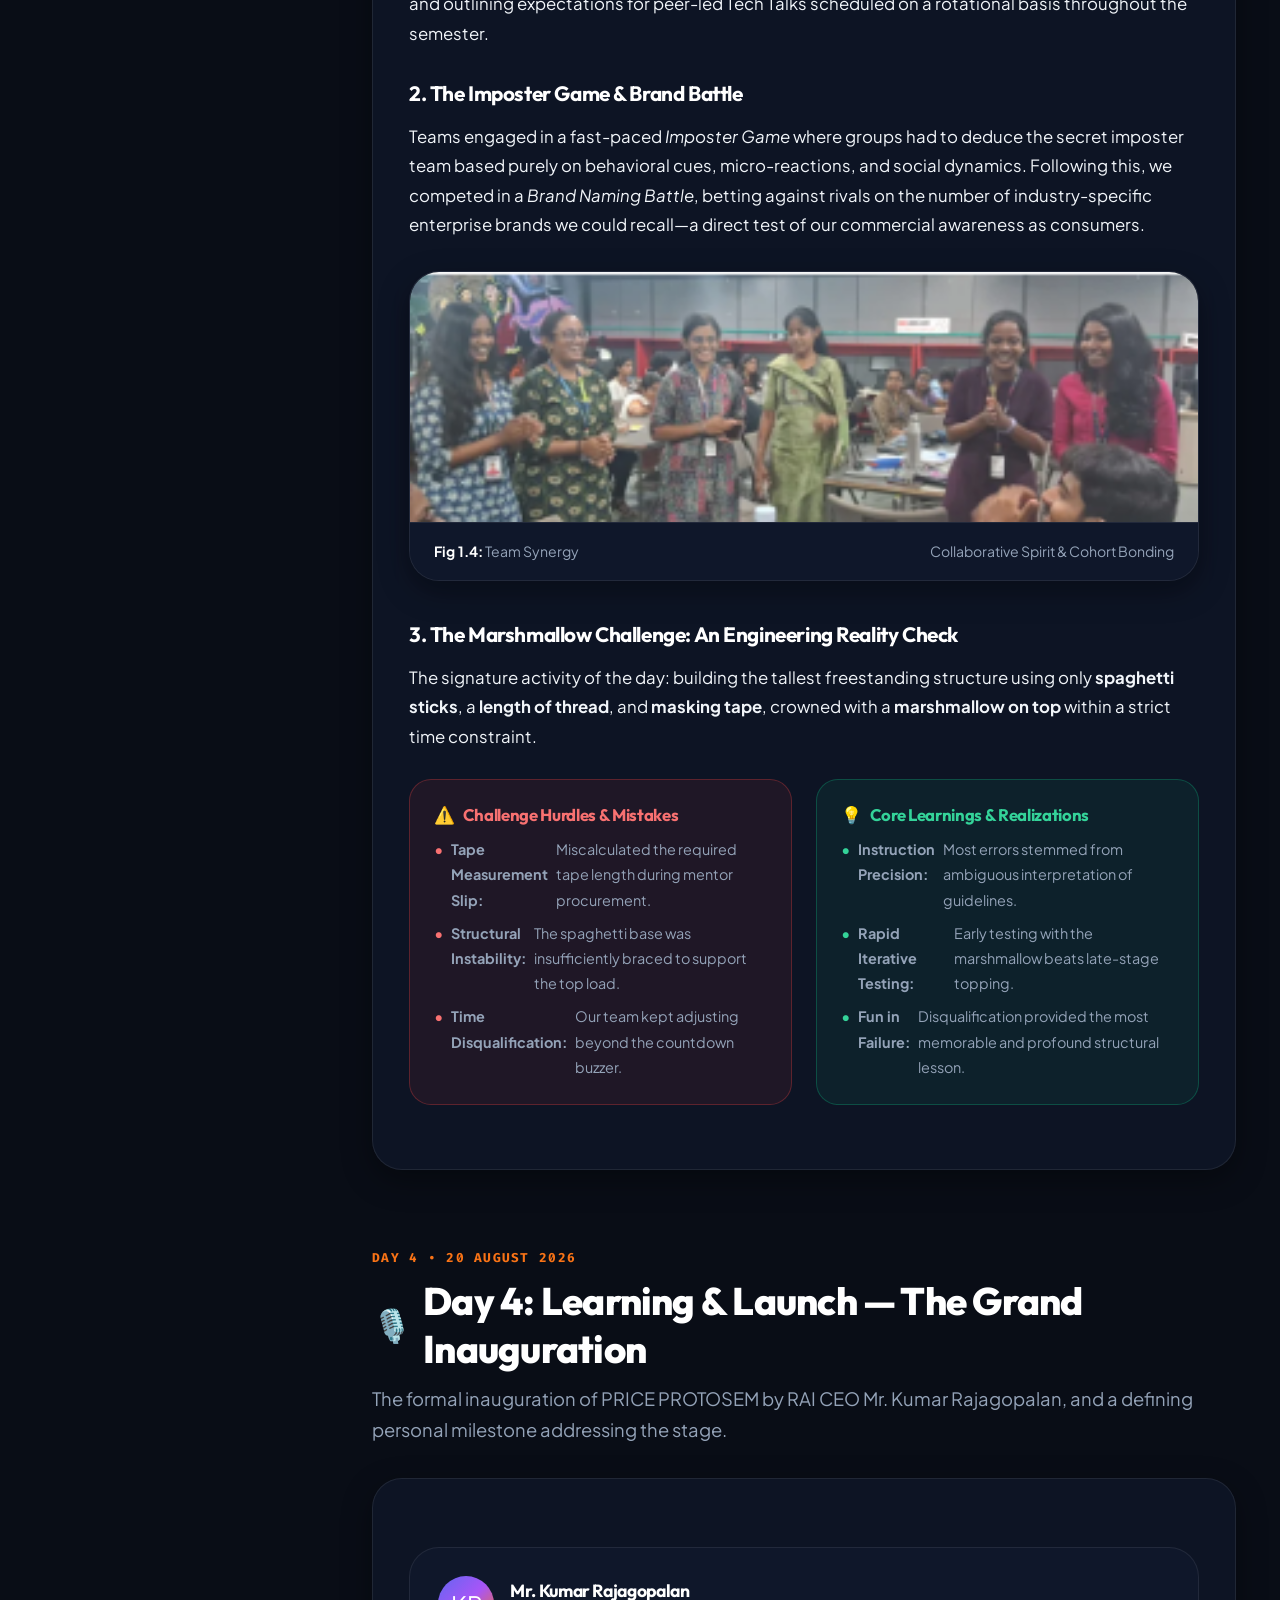
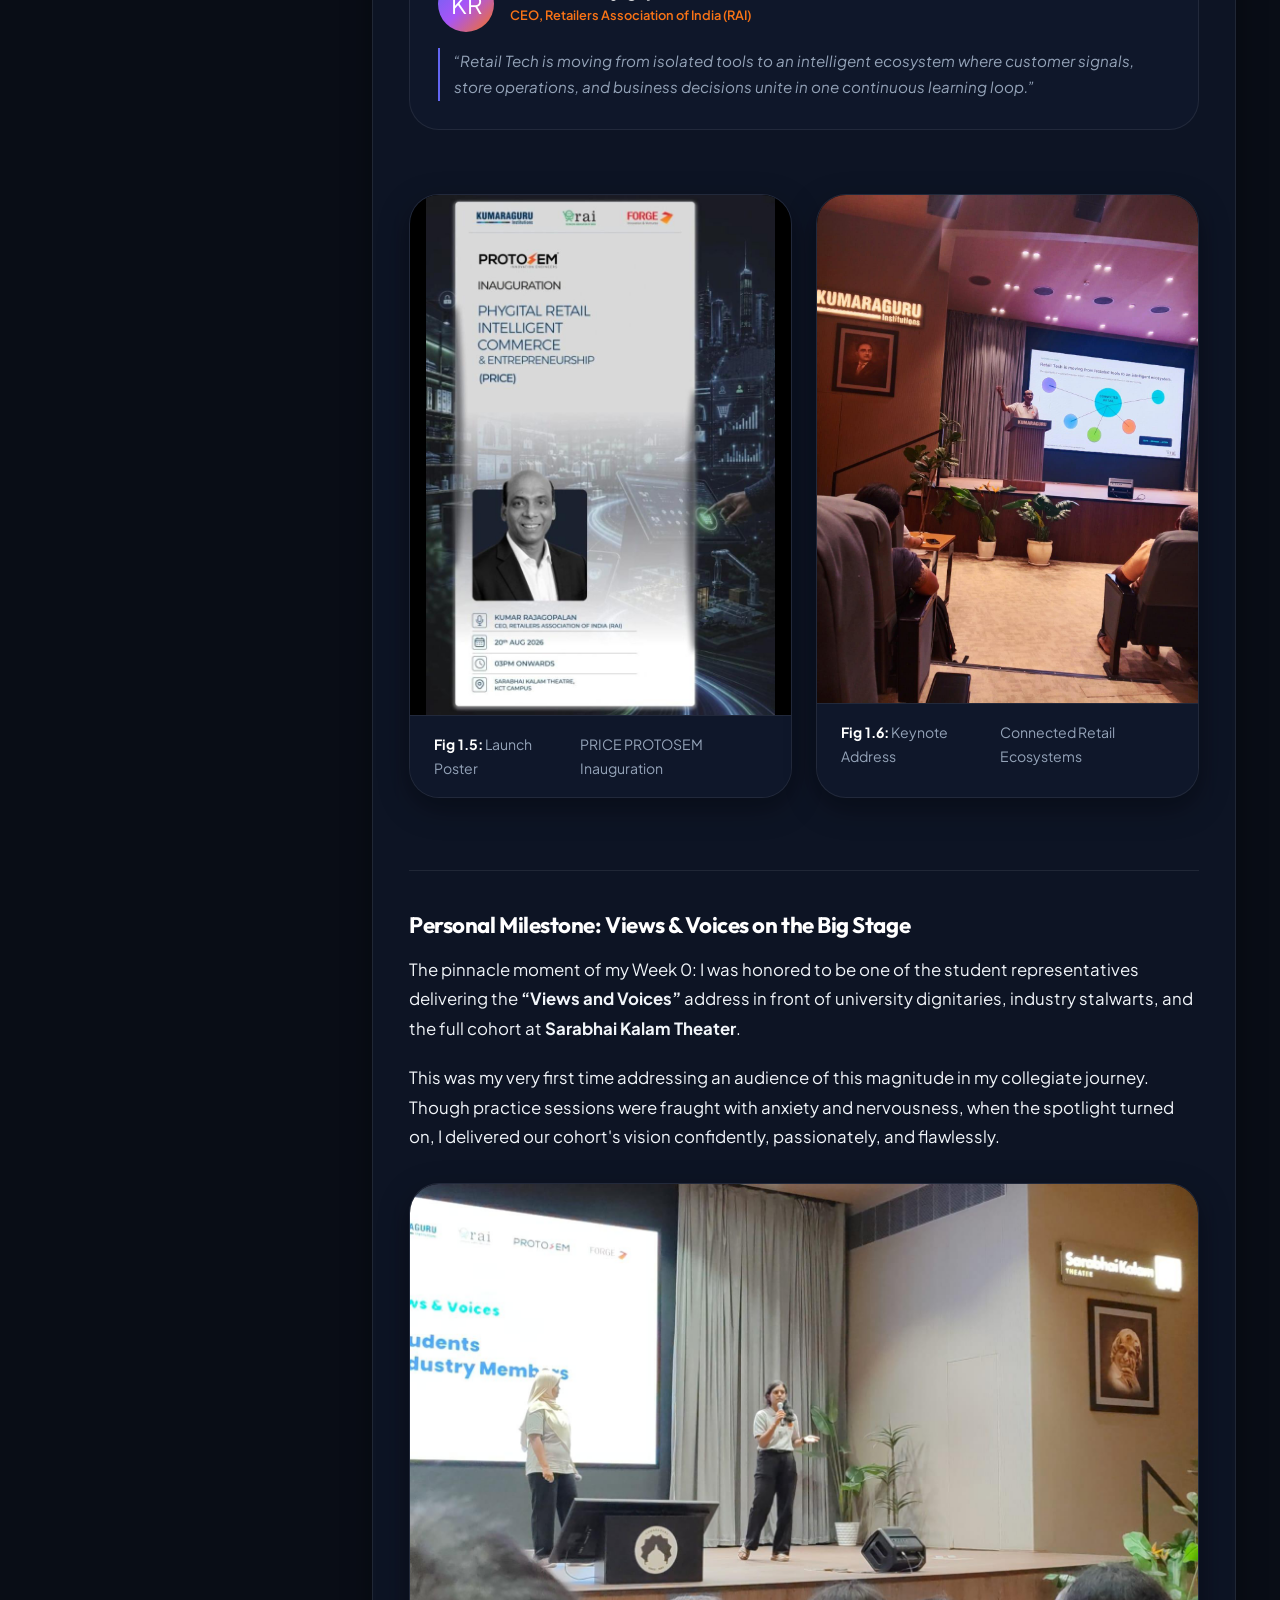
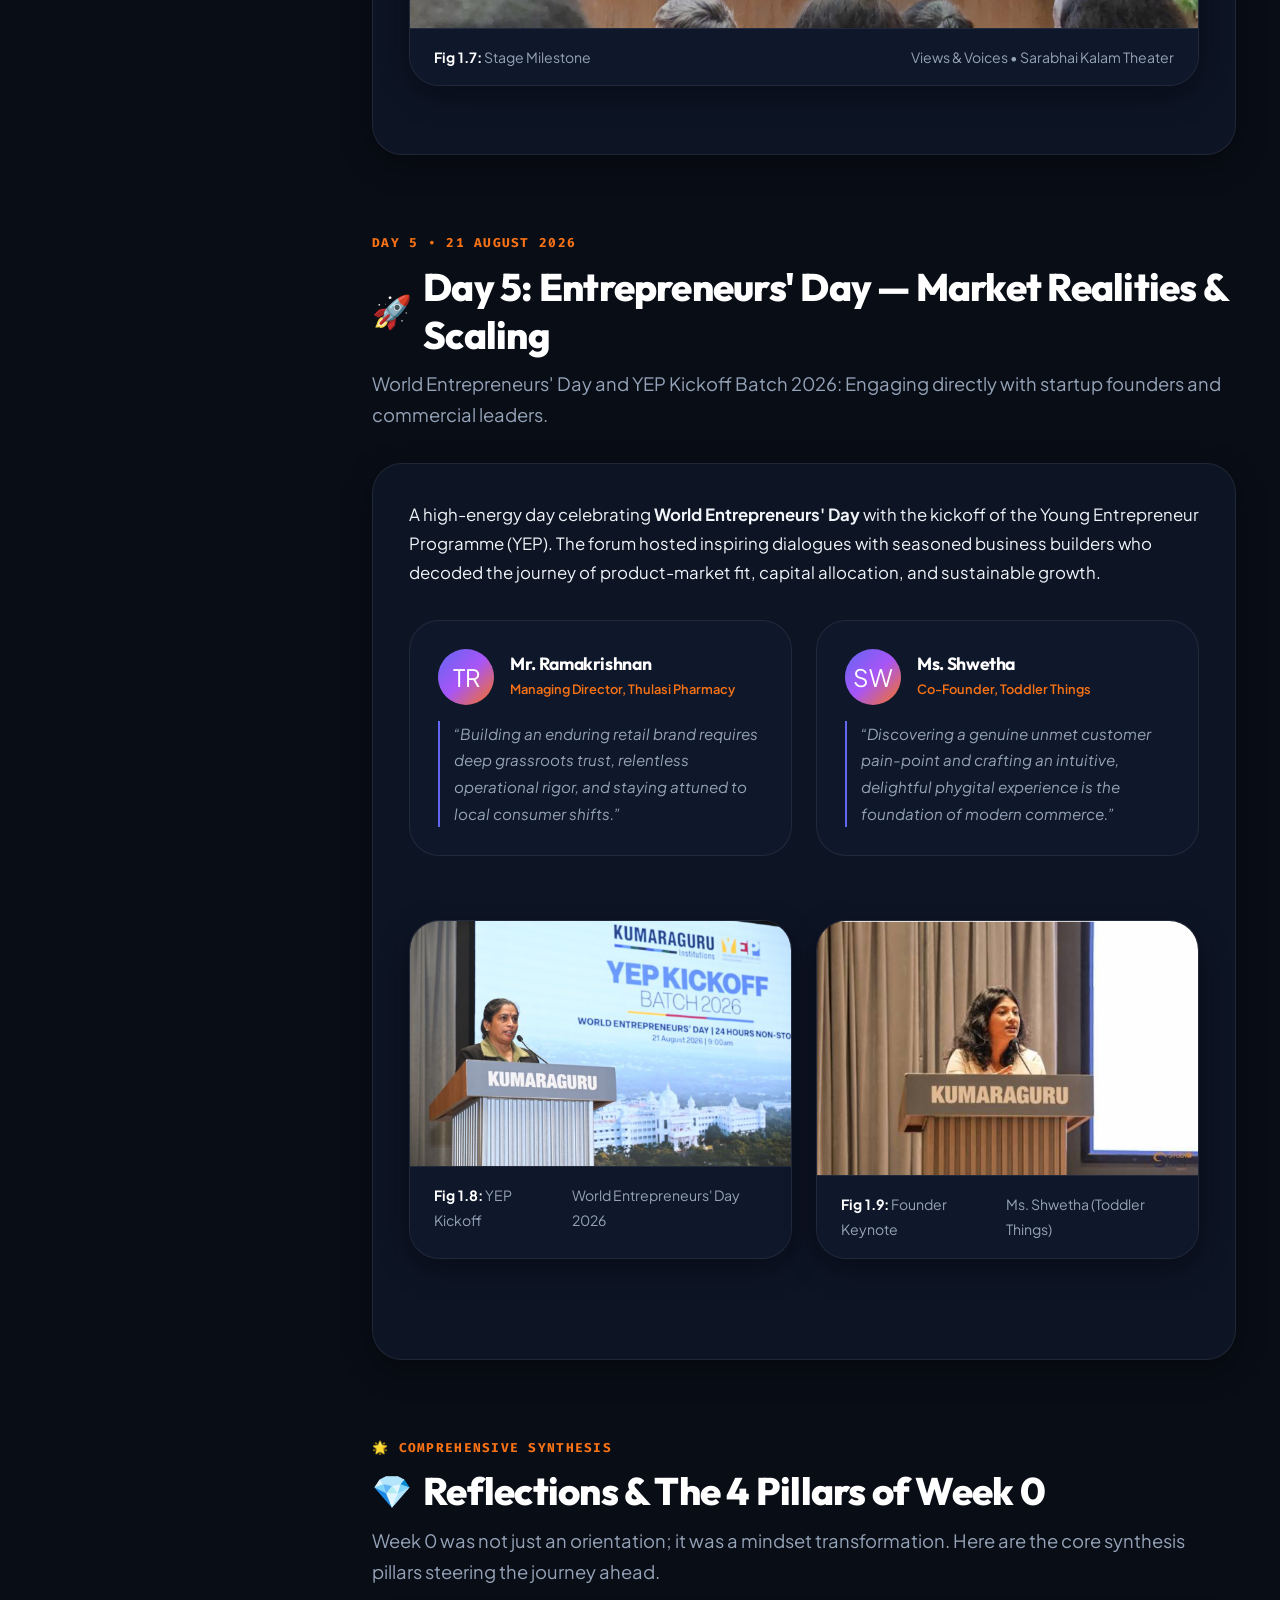
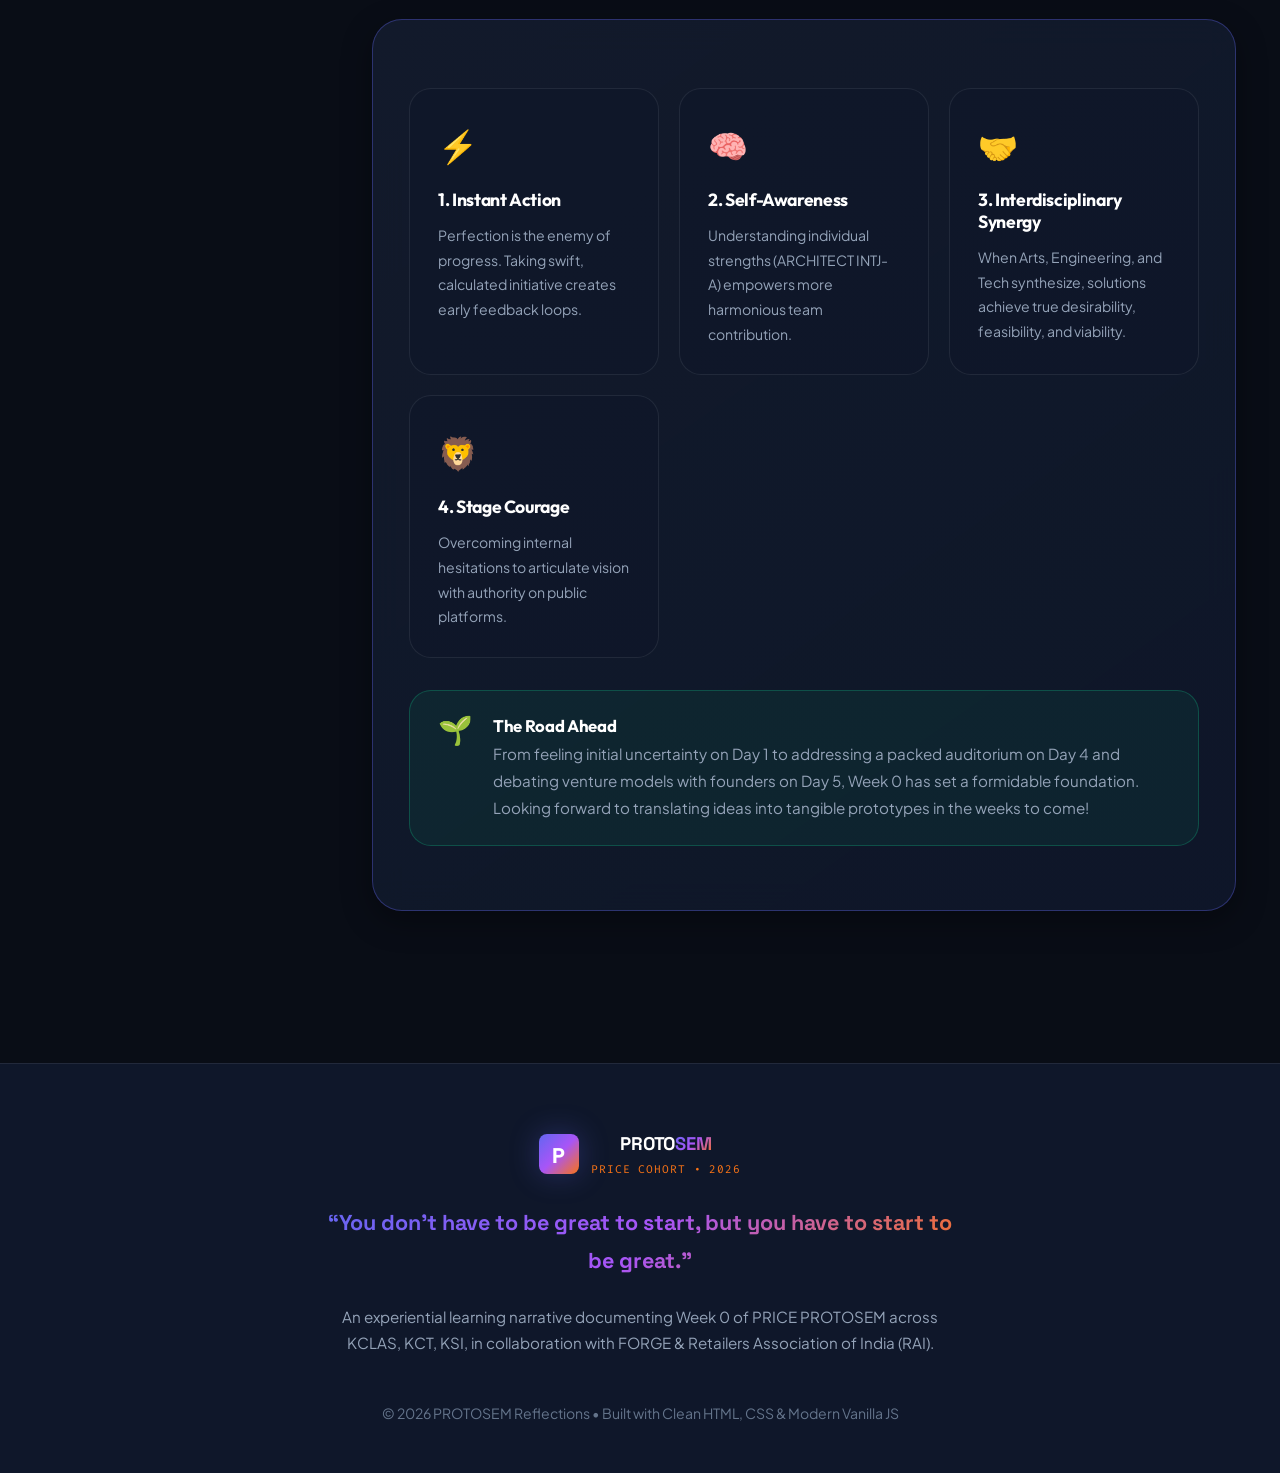
==== commit 67602ecb: "feat: add PROTOSEM Week 0 interactive blog with 4 pillars and visual gallery" ====
--- a/blogs/week0/index.html
+++ b/blogs/week0/index.html
@@ -3,444 +3,676 @@
 <head>
   <meta charset="UTF-8">
   <meta name="viewport" content="width=device-width, initial-scale=1.0">
-  <title>PRICE PROTOSEM | Week 0: A Small Beginning | Pranetha</title>
-  <meta name="description" content="Personal journey, reflections, and key learnings from Week 0 of PRICE PROTOSEM by Pranetha at KCT/KCLAS/KSI.">
-  <meta name="author" content="Pranetha">
-
-  <!-- Open Graph -->
+  <title>PROTOSEM: Week 0 Odyssey | PRICE Protosem Innovation Journey</title>
+  <meta name="description" content="A comprehensive reflections blog and visual walkthrough of Week 0 at PRICE PROTOSEM: Phygital Retail Intelligent Commerce & Entrepreneurship across KCLAS, KCT, and KSI.">
+  <meta name="author" content="PROTOSEM Innovator">
+
+  <!-- Open Graph / Meta -->
   <meta property="og:type" content="article">
-  <meta property="og:title" content="PRICE PROTOSEM | Week 0: A Small Beginning">
-  <meta property="og:description" content="From icebreakers and 16 Personalities to the Marshmallow Challenge and the Grand Inauguration by RAI CEO Mr. Kumar Rajagopalan.">
-  <meta property="og:image" content="images/inauguration_stage_1.jpg">
+  <meta property="og:title" content="PROTOSEM: Week 0 Odyssey | PRICE Protosem Experience">
+  <meta property="og:description" content="You don't have to be great to start, but you have to start to be great. Week 0 reflections on icebreakers, personality discovery, team dynamics, the grand inauguration, and entrepreneurship.">
+  <meta property="og:image" content="assets/images/img_5.jpg">
 
   <!-- Stylesheet -->
-  <link rel="stylesheet" href="css/styles.css">
+  <link rel="stylesheet" href="assets/css/style.css">
   <link rel="icon" href="data:image/svg+xml,<svg xmlns='http://www.w3.org/2000/svg' viewBox='0 0 100 100'><text y='.9em' font-size='90'>🚀</text></svg>">
 </head>
 <body>
 
-  <!-- Site Navigation Header -->
+  <!-- Reading Progress Bar -->
+  <div class="progress-container">
+    <div class="progress-bar" id="progressBar"></div>
+  </div>
+
+  <!-- Top Sticky Navigation Bar -->
   <header class="site-header">
     <div class="header-container">
-      <div class="brand">
-        <div class="brand-icon">🚀</div>
-        <div>
-          <span>PRICE</span> <span style="color: var(--proto-amber);">PROTOSEM</span>
-        </div>
-        <span class="brand-tag">WEEK 0</span>
-      </div>
+      <a href="#hero" class="brand-logo">
+        <div class="brand-icon">P</div>
+        <div class="brand-text">
+          <div class="brand-title">PROTO<span>SEM</span></div>
+          <div class="brand-sub">PRICE COHORT • WEEK 0</div>
+        </div>
+      </a>
 
       <div class="header-actions">
-        <button id="themeToggle" class="btn-icon" aria-label="Toggle theme">☀️</button>
-      </div>
-    </div>
-
-    <!-- Reading Progress Bar -->
-    <div class="progress-bar-container">
-      <div id="progressBar" class="progress-bar"></div>
+        <span class="nav-badge">
+          <span>⚡</span> 5-Day Immersion
+        </span>
+        <button id="fontToggle" class="icon-btn" title="Toggle Font Size" aria-label="Toggle Font Size">
+          <span style="font-weight: 800; font-size: 0.9rem;">Aa</span>
+        </button>
+        <button id="themeToggle" class="icon-btn" title="Switch Theme" aria-label="Toggle Theme">
+          ☀️
+        </button>
+        <button id="shareBtn" class="icon-btn" title="Share Blog" aria-label="Share Blog">
+          🔗
+        </button>
+      </div>
     </div>
   </header>
 
-  <!-- Hero Header Section -->
-  <header class="hero-section">
+  <!-- Hero Section -->
+  <section class="hero-section" id="hero">
+    <div class="hero-glow"></div>
     <div class="hero-content">
       
-      <div class="hero-badge-row">
-        <span class="badge badge-amber">🌟 PRICE Protosem</span>
-        <span class="badge badge-cyan">🤝 Interdisciplinary Innovation</span>
-        <span class="badge badge-indigo">🏛️ KCLAS • KCT • KSI</span>
-        <span class="badge badge-amber">🛫 Week 0: Inception</span>
+      <div class="badge-row">
+        <span class="pill-badge primary">🚀 Innovation Immersion</span>
+        <span class="pill-badge orange">🛍️ PRICE Protosem</span>
+        <span class="pill-badge cyan">🤝 KCLAS • KCT • KSI</span>
       </div>
 
       <h1 class="hero-title">
-        <span class="hero-title-gradient">PROTOSEM !</span>
-        <br>Week 0: A Small Beginning
+        The Week 0 Odyssey: <br>
+        <span class="gradient-text">A Small Beginning into PROTOSEM</span>
       </h1>
 
       <p class="hero-subtitle">
-        Sounds quite different and unique, right? Maybe it’s just a semester for prototypes, but its impact and learning reaches far beyond the classroom into the intricate world of tomorrow.
+        Moving beyond the traditional walls of a classroom into the intricate world of tomorrow. 
+        A transformative reflection on initiative, self-discovery, team synergy, and public voices.
       </p>
 
-      <!-- Quote Card -->
-      <div class="quote-banner">
-        <p>“You don’t have to be great to start, but you have to start to be great.”</p>
-      </div>
-
-      <!-- Author Metadata Card -->
-      <div class="author-meta-card">
-        <div class="author-avatar">P</div>
-        <div class="author-info" style="text-align: left;">
-          <div style="font-weight: 700; color: var(--text-heading); font-size: 0.95rem;">Pranetha</div>
-          <div style="font-size: 0.8rem; color: var(--text-muted);">PRICE Protosem Trainee</div>
-        </div>
-        <div style="width: 1px; height: 24px; background: var(--border-subtle);"></div>
-        <div style="display: flex; align-items: center; gap: 0.4rem; font-size: 0.825rem; color: var(--text-muted);">
-          <span>📅</span> <span>Week 0 Immersion</span>
-        </div>
-        <div style="width: 1px; height: 24px; background: var(--border-subtle);"></div>
-        <div style="display: flex; align-items: center; gap: 0.4rem; font-size: 0.825rem; color: var(--text-muted);">
-          <span>⏱️</span> <span>5 min read</span>
+      <div class="hero-quote-card">
+        <span class="quote-mark">“</span>
+        <div class="hero-quote-text">
+          “You don’t have to be great to start, but you have to start to be great.”
+        </div>
+      </div>
+
+      <div class="meta-stats-bar">
+        <div class="meta-item">
+          <span class="meta-icon">⏱️</span>
+          <span>Read Time: <strong>5 Mins</strong></span>
+        </div>
+        <div class="meta-item">
+          <span class="meta-icon">📍</span>
+          <span>Venue: <strong>KCT Campus / Sarabhai Kalam Theater</strong></span>
+        </div>
+        <div class="meta-item">
+          <span class="meta-icon">🌐</span>
+          <span>Domain: <strong>Phygital Retail &amp; Entrepreneurship</strong></span>
+        </div>
+        <div class="meta-item">
+          <span class="meta-icon">🎯</span>
+          <span>Cohort: <strong>Interdisciplinary Innovation</strong></span>
         </div>
       </div>
 
     </div>
-  </header>
-
-  <!-- Main Content Layout -->
-  <div class="blog-layout-container">
-
-    <!-- Sticky Table of Contents -->
-    <aside class="sidebar-wrapper">
-      <nav class="toc-card" aria-label="Table of contents">
-        <div class="toc-header">
-          <span style="font-size: 0.95rem; font-weight: 700; color: var(--text-heading);">📑 Week 0 Journey</span>
-          <span style="font-size: 0.75rem; color: var(--proto-amber); font-family: var(--font-mono);">5 DAYS</span>
-        </div>
-        <ul class="toc-list">
-          <li class="toc-item"><a href="#about-protosem" class="toc-link">01. What is PRICE Protosem?</a></li>
-          <li class="toc-item"><a href="#flight-takeoff" class="toc-link">02. The Flight Takeoff Metaphor</a></li>
-          <li class="toc-item"><a href="#day-1" class="toc-link">03. Day 1: Ice Breakers &amp; Introductions</a></li>
-          <li class="toc-item"><a href="#day-2" class="toc-link">04. Day 2: Discover &amp; Present (INTJ)</a></li>
-          <li class="toc-item"><a href="#day-3" class="toc-link">05. Day 3: Team Games &amp; Marshmallow</a></li>
-          <li class="toc-item"><a href="#day-4" class="toc-link">06. Day 4: Learning &amp; Launch (Inauguration)</a></li>
-          <li class="toc-item"><a href="#day-5" class="toc-link">07. Day 5: Entrepreneurs Day</a></li>
-          <li class="toc-item"><a href="#learnings" class="toc-link">08. Summary &amp; Key Takeaways</a></li>
-        </ul>
-      </nav>
+  </section>
+
+  <!-- Quick Timeline Tracker Navigation -->
+  <nav class="quick-nav-bar" aria-label="Week 0 Timeline">
+    <div class="timeline-nav">
+      <a href="#overview" class="timeline-btn active">
+        <span class="day-num">✦</span>
+        <span>PRICE Vision</span>
+      </a>
+      <a href="#day1" class="timeline-btn">
+        <span class="day-num">D1</span>
+        <span>Icebreakers &amp; Action</span>
+      </a>
+      <a href="#day2" class="timeline-btn">
+        <span class="day-num">D2</span>
+        <span>Discover &amp; Present</span>
+      </a>
+      <a href="#day3" class="timeline-btn">
+        <span class="day-num">D3</span>
+        <span>Team Dynamics</span>
+      </a>
+      <a href="#day4" class="timeline-btn">
+        <span class="day-num">D4</span>
+        <span>Grand Inauguration</span>
+      </a>
+      <a href="#day5" class="timeline-btn">
+        <span class="day-num">D5</span>
+        <span>Entrepreneurs' Day</span>
+      </a>
+      <a href="#synthesis" class="timeline-btn">
+        <span class="day-num">★</span>
+        <span>Key Takeaways</span>
+      </a>
+    </div>
+  </nav>
+
+  <!-- Main Grid Layout -->
+  <div class="main-wrapper">
+
+    <!-- Sticky Table of Contents Sidebar -->
+    <aside class="sidebar-toc" aria-label="Table of contents">
+      <div class="toc-header">
+        <span>Contents</span>
+        <span>🧭</span>
+      </div>
+      <ul class="toc-list">
+        <li>
+          <a href="#overview" class="toc-link active">
+            <span>PRICE PROTOSEM Vision</span>
+            <span class="toc-badge">Intro</span>
+          </a>
+        </li>
+        <li>
+          <a href="#day1" class="toc-link">
+            <span>Day 1: Ice Breakers &amp; Action</span>
+            <span class="toc-badge">Day 1</span>
+          </a>
+        </li>
+        <li>
+          <a href="#day2" class="toc-link">
+            <span>Day 2: Discover &amp; Present</span>
+            <span class="toc-badge">Day 2</span>
+          </a>
+        </li>
+        <li>
+          <a href="#day3" class="toc-link">
+            <span>Day 3: Team Games &amp; Prototypes</span>
+            <span class="toc-badge">Day 3</span>
+          </a>
+        </li>
+        <li>
+          <a href="#day4" class="toc-link">
+            <span>Day 4: Learning &amp; Launch</span>
+            <span class="toc-badge">Day 4</span>
+          </a>
+        </li>
+        <li>
+          <a href="#day5" class="toc-link">
+            <span>Day 5: Entrepreneurs' Day</span>
+            <span class="toc-badge">Day 5</span>
+          </a>
+        </li>
+        <li>
+          <a href="#synthesis" class="toc-link">
+            <span>Synthesis &amp; Reflections</span>
+            <span class="toc-badge">Review</span>
+          </a>
+        </li>
+      </ul>
+
+      <div class="sidebar-card">
+        <h4>💡 The Core Premise</h4>
+        <p>Innovation thrives where Arts, Engineering, and Technology converge to create Desirable, Viable, and Feasible solutions.</p>
+      </div>
     </aside>
 
-    <!-- Main Body -->
-    <main class="article-body">
-
-      <!-- SECTION 1: WHAT IS PRICE PROTOSEM -->
-      <section id="about-protosem" class="content-section">
+    <!-- Main Content Area -->
+    <main class="content-area">
+
+      <!-- Section: Overview & Vision -->
+      <section class="story-section" id="overview">
         <div class="section-header">
-          <span class="section-num">Overview // Foundation</span>
-          <h2 class="section-title"><span>🏛️</span> What is PRICE PROTOSEM?</h2>
-        </div>
-
-        <div class="card-glass card-amber-glow">
-          <p>
-            <strong>PRICE (Phygital Retail Intelligent Commerce &amp; Entrepreneurship) Protosem</strong> is a semester-long, innovation-centric programme offered to students of various programmes across Arts, Engineering, and Technology from <strong>KCLAS, KCT, and KSI</strong>.
-          </p>
-          <p>
-            This is not just a cohort of students from different domains, but can be redefined as a <strong>collaboration of interdisciplinary ideas and perspectives</strong> looking forward with an ultimate objective to solve real-world problems.
-          </p>
-          <p style="margin-bottom: 0;">
-            I see PRICE Protosem as a launchpad—a floor where there’s an opportunity to think differently, take initiative, network, collaborate, and turn ideas into actions that create solutions that are <strong>Desirable, Viable, and Feasible</strong>.
-          </p>
+          <div class="section-tag">🌟 Executive Overview</div>
+          <h2 class="section-title">
+            <span class="section-emoji">🛫</span>
+            PRICE PROTOSEM: Beyond the Walls of Classrooms
+          </h2>
+          <p class="section-lead">
+            PROTOSEM! Sounds distinct and intriguing. While it might sound like just a semester for prototyping, its true impact and experiential learning reach far beyond conventional classroom walls into the intricate, fast-evolving world of tomorrow.
+          </p>
+        </div>
+
+        <div class="card highlight-card">
+          <div class="card-top-accent"></div>
+          <h3 style="margin-bottom: 1rem; font-size: 1.4rem;">What is PRICE PROTOSEM?</h3>
+          <p>
+            <strong>PRICE</strong> stands for <strong>Phygital Retail Intelligent Commerce &amp; Entrepreneurship</strong>. It is an innovation-centric semester programme offered across <strong>KCLAS (Kumaraguru College of Liberal Arts and Science)</strong>, <strong>KCT (Kumaraguru College of Technology)</strong>, and <strong>KSI (Kumaraguru School of Innovation)</strong> in partnership with <strong>FORGE</strong> and industry leaders.
+          </p>
+          <p>
+            This is not merely a cohort of students from differing streams; it is a cross-pollination of interdisciplinary ideas and perspectives united under a singular objective: <em>to solve real-world problems with high-impact solutions</em>.
+          </p>
+
+          <!-- PRICE Breakdown Grid -->
+          <div class="formula-grid">
+            <div class="formula-card">
+              <div class="formula-letter">P</div>
+              <div class="formula-title">Phygital</div>
+              <div class="formula-desc">Bridging physical store realities with seamless digital interfaces and connected touchpoints.</div>
+            </div>
+            <div class="formula-card">
+              <div class="formula-letter">R</div>
+              <div class="formula-title">Retail</div>
+              <div class="formula-desc">Understanding customer journeys, omnichannel experiences, and modern consumer behaviors.</div>
+            </div>
+            <div class="formula-card">
+              <div class="formula-letter">I</div>
+              <div class="formula-title">Intelligent</div>
+              <div class="formula-desc">Harnessing smart data, analytics, IoT, and AI ecosystems for proactive decision-making.</div>
+            </div>
+            <div class="formula-card">
+              <div class="formula-letter">C &amp; E</div>
+              <div class="formula-title">Commerce &amp; Entr.</div>
+              <div class="formula-desc">Turning validated ideas into commercially viable, desirable, and feasible ventures.</div>
+            </div>
+          </div>
+
+          <div class="insight-box">
+            <div class="insight-icon">✈️</div>
+            <div class="insight-content">
+              <h4>The Flight Takeoff Metaphor</h4>
+              <p>
+                Commencing Protosem in Week 0 is like the takeoff of a flight: to reach any destination, the primary imperative is simply to get airborne. We may not foresee every turn of the ending, but to experience its fullness, we have to embrace the runway and get started.
+              </p>
+            </div>
+          </div>
         </div>
       </section>
 
-      <!-- SECTION 2: FLIGHT TAKEOFF METAPHOR -->
-      <section id="flight-takeoff" class="content-section">
+      <!-- Section: Day 1 -->
+      <section class="story-section" id="day1">
         <div class="section-header">
-          <span class="section-num">Metaphor // Week 0</span>
-          <h2 class="section-title"><span>🛫</span> The Flight Takeoff</h2>
-        </div>
-
-        <div class="card-glass card-cyan-glow">
-          <p style="font-size: 1.1rem; line-height: 1.8;">
-            <em>"I would draw a parallel between the commencement of Protosem—Week 0—to that of the take-off of a flight. Because to reach any destination, what we all need to do first is to just start. I am not sure what the ending will look like, but to taste and experience whatever it may be, I know that I just have to get started with the process."</em>
-          </p>
+          <div class="section-tag">Day 1 • 18 August 2026</div>
+          <h2 class="section-title">
+            <span class="section-emoji">⚡</span>
+            Day 1: Ice Breakers &amp; The Speed of Action
+          </h2>
+          <p class="section-lead">
+            Stepping into the workspace with high expectations, curiosity, excitement, and a subtle hidden feeling of uncertainty.
+          </p>
+        </div>
+
+        <div class="card">
+          <h3 style="margin-bottom: 1rem; font-size: 1.3rem;">Lesson #1: Action Beats Waiting for Perfection</h3>
+          <p>
+            As a standard opening practice, everyone was asked to introduce themselves randomly rather than in roll order. In a conventional classroom, I was always the first to raise my hand and kick off conversations. But here in Protosem, before I could even deliberate or hesitate, confident voices filled the room without pause.
+          </p>
+
+          <div class="insight-box orange">
+            <div class="insight-icon">💡</div>
+            <div class="insight-content">
+              <h4>Key Takeaway from Day 1</h4>
+              <p>
+                <strong>“Taking an action is always better than waiting for the perfect time.”</strong> In high-velocity innovation environments, initiative and presence define momentum.
+              </p>
+            </div>
+          </div>
+
+          <h3 style="margin-top: 2rem; margin-bottom: 1rem; font-size: 1.3rem;">Breaking Barriers: Rock, Paper, Scissors &amp; 3-Step Solutions</h3>
+          <p>
+            To dismantle social awkwardness, our mentors initiated an energetic round of <em>Rock, Paper, Scissors</em> where we moved across the floor and struck up conversations with people we had never met before. What seemed like a simple childhood game instantly dissolved peer barriers.
+          </p>
+          <p>
+            This was followed by an intense problem-formulation sprint: identifying a societal problem and developing a 3-step structured solution.
+          </p>
+
+          <!-- 3-Step Pipeline -->
+          <div class="step-pipeline">
+            <div class="step-card">
+              <div class="step-badge">1</div>
+              <h4>Problem Identification</h4>
+              <p>Observing real-world friction points and everyday challenges faced by ordinary citizens.</p>
+            </div>
+            <div class="step-card">
+              <div class="step-badge">2</div>
+              <h4>Root Cause Deconstruction</h4>
+              <p>Analyzing underlying behavioral, infrastructural, and economic variables.</p>
+            </div>
+            <div class="step-card">
+              <div class="step-badge">3</div>
+              <h4>3-Step Actionable Solution</h4>
+              <p>Formulating a high-impact, pragmatic blueprint that balances desirability and viability.</p>
+            </div>
+          </div>
         </div>
       </section>
 
-      <!-- SECTION 3: DAY 1 -->
-      <section id="day-1" class="content-section">
-        <div class="day-card">
-          <div class="day-badge-header">
-            <span>📅 Day 1</span>
-          </div>
-          <h3 class="day-title">Ice Breakers &amp; Introduction: Action Beats Hesitation</h3>
-
-          <p>
-            It was Day 1 when I stepped into the workspace with high expectations, curiosity, excitement, and a small hidden sense of uncertainty.
-          </p>
-
-          <div style="display: flex; flex-direction: column; gap: 1rem; margin-top: 1.25rem;">
-            <div class="card-glass" style="margin-bottom: 0;">
-              <h4 style="color: var(--proto-amber); margin-bottom: 0.5rem;">1. Random Introductions &amp; The Power of Taking Initiative</h4>
-              <p style="font-size: 0.95rem; margin-bottom: 0;">
-                Everyone was asked to give a brief intro about themselves randomly rather than in order. In my college classroom, I was always the first to open conversations, but here, before I could even think of getting up, eager voices were already making themselves known. That was my first lesson in Protosem: <strong>taking immediate action is always better than waiting for the 'perfect' time.</strong>
+      <!-- Section: Day 2 -->
+      <section class="story-section" id="day2">
+        <div class="section-header">
+          <div class="section-tag">Day 2 • 19 August 2026</div>
+          <h2 class="section-title">
+            <span class="section-emoji">🔍</span>
+            Day 2: Discover &amp; Present — The Identity Blueprint
+          </h2>
+          <p class="section-lead">
+            From professional social media presence on LinkedIn to introspective 16 Personality profiling and narrative storytelling.
+          </p>
+        </div>
+
+        <div class="card">
+          <h3 style="margin-bottom: 1rem; font-size: 1.3rem;">1. LinkedIn &amp; Digital Persona Mastery</h3>
+          <p>
+            Day 2 kicked off with an expert-led session on LinkedIn branding. Even as an active user, the session provided fresh tactical clarity on curating a professional profile, articulating skill matrices, and navigating the nuances of <em>what to post vs. what to avoid</em>.
+          </p>
+
+          <hr style="border: 0; border-top: 1px solid var(--border-subtle); margin: 2rem 0;">
+
+          <h3 style="margin-bottom: 1rem; font-size: 1.3rem;">2. 16 Personality Test: The ARCHITECT (INTJ-A)</h3>
+          <p>
+            We underwent the comprehensive 16 Personality assessment. Pausing and honestly answering behavioral queries helped decode innate decision patterns, analytical tendencies, and strategic instincts under pressure.
+          </p>
+
+          <div class="personality-container">
+            <div class="personality-badge-box">
+              <span class="pill-badge primary">Personality Archetype</span>
+              <div class="personality-type">ARCHITECT</div>
+              <div class="personality-code">INTJ-A</div>
+              <p style="font-size: 0.9rem; color: var(--text-muted); margin-bottom: 0;">
+                Imaginative yet decisive, ambitious yet private, amazingly curious, but never wasting energy.
               </p>
-            </div>
-
-            <div class="card-glass" style="margin-bottom: 0;">
-              <h4 style="color: var(--proto-cyan); margin-bottom: 0.5rem;">2. Rock, Paper, Scissors Icebreaker</h4>
-              <p style="font-size: 0.95rem; margin-bottom: 0;">
-                Our mentor led an energetic game of Rock, Paper, Scissors. We got up, moved around the room, and struck up conversations with peers we had never spoken to before, immediately dissolving initial awkwardness.
+              <div class="personality-traits">
+                <div class="trait-item"><span>♟️</span> Strategic Mindset</div>
+                <div class="trait-item"><span>🔬</span> Deep Analytical</div>
+                <div class="trait-item"><span>🚀</span> High Independence</div>
+                <div class="trait-item"><span>🎯</span> Goal-Driven Focus</div>
+              </div>
+            </div>
+
+            <!-- Image 1 -->
+            <div class="image-showcase">
+              <div class="image-container">
+                <img src="assets/images/img_1.png" alt="16 Personalities Result - Architect INTJ-A" data-caption="Official 16 Personalities Test Result: Architect (INTJ-A)">
+                <div class="image-overlay-hint">🔍 Click to zoom</div>
+              </div>
+              <div class="image-caption">
+                <span><strong>Fig 1.1:</strong> Personality Archetype</span>
+                <span>ARCHITECT (INTJ-A)</span>
+              </div>
+            </div>
+          </div>
+
+          <hr style="border: 0; border-top: 1px solid var(--border-subtle); margin: 2rem 0;">
+
+          <h3 style="margin-bottom: 1rem; font-size: 1.3rem;">3. Storytelling: “The Monster Named Fear”</h3>
+          <p>
+            The highlight of Day 2 was selecting a comic narrative from <strong>ZEN PENCILS</strong> that mirrored our inner self and presenting it before the cohort. I selected <em>“The Monster Named Fear”</em> by Gavin Aung Than — a deeply personal resonance with my younger self and the psychological barriers we learn to conquer.
+          </p>
+
+          <div class="story-quote-box">
+            “We all grow up with dreams of what we can be... but fear tries to dictate the boundaries. Presenting this story in front of my peers was an exercise in vulnerability and public resonance.”
+          </div>
+
+          <!-- Image Grid for Zen Pencils comic and presentation -->
+          <div class="image-grid-2">
+            <!-- Image 2: Comic -->
+            <div class="image-showcase">
+              <div class="image-container">
+                <img src="assets/images/img_2.png" alt="Zen Pencils - The Monster Named Fear" data-caption="Zen Pencils Comic: The Monster Named Fear by Gavin Aung Than">
+                <div class="image-overlay-hint">🔍 Click to zoom</div>
+              </div>
+              <div class="image-caption">
+                <span><strong>Fig 1.2:</strong> Zen Pencils Selection</span>
+                <span>The Monster Named Fear</span>
+              </div>
+            </div>
+
+            <!-- Image 3: Presenting in class -->
+            <div class="image-showcase">
+              <div class="image-container">
+                <img src="assets/images/img_3.png" alt="Presenting Zen Pencils story in class" data-caption="Presenting 'The Monster Named Fear' before the PROTOSEM cohort">
+                <div class="image-overlay-hint">🔍 Click to zoom</div>
+              </div>
+              <div class="image-caption">
+                <span><strong>Fig 1.3:</strong> Cohort Presentation</span>
+                <span>Storytelling in Action</span>
+              </div>
+            </div>
+          </div>
+
+        </div>
+      </section>
+
+      <!-- Section: Day 3 -->
+      <section class="story-section" id="day3">
+        <div class="section-header">
+          <div class="section-tag">Day 3 • 20 August 2026</div>
+          <h2 class="section-title">
+            <span class="section-emoji">🧩</span>
+            Day 3: Team Dynamics, Games &amp; Rapid Prototyping
+          </h2>
+          <p class="section-lead">
+            Defense analytics briefings, interpersonal detective games, market brand betting, and the classic Marshmallow Engineering Challenge.
+          </p>
+        </div>
+
+        <div class="card">
+          <h3 style="margin-bottom: 1rem; font-size: 1.3rem;">1. IDEX Tech Talk: Defense Analytics</h3>
+          <p>
+            The morning commenced with an insightful IDEX briefing introducing defense analytics workflows and outlining expectations for peer-led Tech Talks scheduled on a rotational basis throughout the semester.
+          </p>
+
+          <h3 style="margin-top: 2rem; margin-bottom: 1rem; font-size: 1.3rem;">2. The Imposter Game &amp; Brand Battle</h3>
+          <p>
+            Teams engaged in a fast-paced <em>Imposter Game</em> where groups had to deduce the secret imposter team based purely on behavioral cues, micro-reactions, and social dynamics. Following this, we competed in a <em>Brand Naming Battle</em>, betting against rivals on the number of industry-specific enterprise brands we could recall—a direct test of our commercial awareness as consumers.
+          </p>
+
+          <!-- Image 4: Team Photo -->
+          <div class="image-showcase">
+            <div class="image-container">
+              <img src="assets/images/img_4.png" alt="PROTOSEM Cohort playing team games and laughing together" data-caption="Laughter, collaboration, and high-energy deduction during Day 3 team games">
+              <div class="image-overlay-hint">🔍 Click to zoom</div>
+            </div>
+            <div class="image-caption">
+              <span><strong>Fig 1.4:</strong> Team Synergy</span>
+              <span>Collaborative Spirit &amp; Cohort Bonding</span>
+            </div>
+          </div>
+
+          <h3 style="margin-top: 2.5rem; margin-bottom: 1rem; font-size: 1.3rem;">3. The Marshmallow Challenge: An Engineering Reality Check</h3>
+          <p>
+            The signature activity of the day: building the tallest freestanding structure using only <strong>spaghetti sticks</strong>, a <strong>length of thread</strong>, and <strong>masking tape</strong>, crowned with a <strong>marshmallow on top</strong> within a strict time constraint.
+          </p>
+
+          <!-- Post-Mortem Grid -->
+          <div class="post-mortem-grid">
+            <div class="pm-card error">
+              <h4><span>⚠️</span> Challenge Hurdles &amp; Mistakes</h4>
+              <ul>
+                <li><strong>Tape Measurement Slip:</strong> Miscalculated the required tape length during mentor procurement.</li>
+                <li><strong>Structural Instability:</strong> The spaghetti base was insufficiently braced to support the top load.</li>
+                <li><strong>Time Disqualification:</strong> Our team kept adjusting beyond the countdown buzzer.</li>
+              </ul>
+            </div>
+
+            <div class="pm-card learning">
+              <h4><span>💡</span> Core Learnings &amp; Realizations</h4>
+              <ul>
+                <li><strong>Instruction Precision:</strong> Most errors stemmed from ambiguous interpretation of guidelines.</li>
+                <li><strong>Rapid Iterative Testing:</strong> Early testing with the marshmallow beats late-stage topping.</li>
+                <li><strong>Fun in Failure:</strong> Disqualification provided the most memorable and profound structural lesson.</li>
+              </ul>
+            </div>
+          </div>
+        </div>
+      </section>
+
+      <!-- Section: Day 4 -->
+      <section class="story-section" id="day4">
+        <div class="section-header">
+          <div class="section-tag">Day 4 • 20 August 2026</div>
+          <h2 class="section-title">
+            <span class="section-emoji">🎙️</span>
+            Day 4: Learning &amp; Launch — The Grand Inauguration
+          </h2>
+          <p class="section-lead">
+            The formal inauguration of PRICE PROTOSEM by RAI CEO Mr. Kumar Rajagopalan, and a defining personal milestone addressing the stage.
+          </p>
+        </div>
+
+        <div class="card">
+          <div class="speaker-grid">
+            <div class="speaker-card">
+              <div class="speaker-header">
+                <div class="speaker-avatar">KR</div>
+                <div class="speaker-meta">
+                  <h4>Mr. Kumar Rajagopalan</h4>
+                  <div class="speaker-role">CEO, Retailers Association of India (RAI)</div>
+                </div>
+              </div>
+              <p class="speaker-quote">
+                “Retail Tech is moving from isolated tools to an intelligent ecosystem where customer signals, store operations, and business decisions unite in one continuous learning loop.”
               </p>
             </div>
-
-            <div class="card-glass" style="margin-bottom: 0;">
-              <h4 style="color: var(--proto-gold); margin-bottom: 0.5rem;">3. 3-Step Social Impact Problem Statement</h4>
-              <p style="font-size: 0.95rem; margin-bottom: 0;">
-                We were challenged to identify a real problem in society that, if solved, would create major positive impact, and formulate a concise 3-step solution. This prompted deep reflection on the everyday challenges around us.
+          </div>
+
+          <!-- Image 6: Poster & Image 7: Presentation Stage -->
+          <div class="image-grid-2">
+            <div class="image-showcase">
+              <div class="image-container">
+                <img src="assets/images/img_6.jpg" alt="Inauguration Poster of PRICE PROTOSEM with Kumar Rajagopalan" data-caption="Official Inauguration Poster: Phygital Retail Intelligent Commerce & Entrepreneurship (PRICE)">
+                <div class="image-overlay-hint">🔍 Click to zoom</div>
+              </div>
+              <div class="image-caption">
+                <span><strong>Fig 1.5:</strong> Launch Poster</span>
+                <span>PRICE PROTOSEM Inauguration</span>
+              </div>
+            </div>
+
+            <div class="image-showcase">
+              <div class="image-container">
+                <img src="assets/images/img_7.jpg" alt="Kumar Rajagopalan presenting Connected Retail on stage at Sarabhai Kalam Theater" data-caption="Mr. Kumar Rajagopalan delivering the keynote on Connected Retail & Intelligent Ecosystems">
+                <div class="image-overlay-hint">🔍 Click to zoom</div>
+              </div>
+              <div class="image-caption">
+                <span><strong>Fig 1.6:</strong> Keynote Address</span>
+                <span>Connected Retail Ecosystems</span>
+              </div>
+            </div>
+          </div>
+
+          <hr style="border: 0; border-top: 1px solid var(--border-subtle); margin: 2.5rem 0;">
+
+          <h3 style="margin-bottom: 1rem; font-size: 1.4rem;">Personal Milestone: Views &amp; Voices on the Big Stage</h3>
+          <p>
+            The pinnacle moment of my Week 0: I was honored to be one of the student representatives delivering the <strong>“Views and Voices”</strong> address in front of university dignitaries, industry stalwarts, and the full cohort at <strong>Sarabhai Kalam Theater</strong>.
+          </p>
+          <p>
+            This was my very first time addressing an audience of this magnitude in my collegiate journey. Though practice sessions were fraught with anxiety and nervousness, when the spotlight turned on, I delivered our cohort's vision confidently, passionately, and flawlessly.
+          </p>
+
+          <!-- Image 5: On Stage Photo -->
+          <div class="image-showcase">
+            <div class="image-container">
+              <img src="assets/images/img_5.jpg" alt="Student speaking confidently on stage during Views & Voices at Sarabhai Kalam Theater" data-caption="Addressing the auditorium with clarity and poise during 'Views & Voices' at Sarabhai Kalam Theater">
+              <div class="image-overlay-hint">🔍 Click to zoom</div>
+            </div>
+            <div class="image-caption">
+              <span><strong>Fig 1.7:</strong> Stage Milestone</span>
+              <span>Views &amp; Voices • Sarabhai Kalam Theater</span>
+            </div>
+          </div>
+        </div>
+      </section>
+
+      <!-- Section: Day 5 -->
+      <section class="story-section" id="day5">
+        <div class="section-header">
+          <div class="section-tag">Day 5 • 21 August 2026</div>
+          <h2 class="section-title">
+            <span class="section-emoji">🚀</span>
+            Day 5: Entrepreneurs' Day — Market Realities &amp; Scaling
+          </h2>
+          <p class="section-lead">
+            World Entrepreneurs' Day and YEP Kickoff Batch 2026: Engaging directly with startup founders and commercial leaders.
+          </p>
+        </div>
+
+        <div class="card">
+          <p>
+            A high-energy day celebrating <strong>World Entrepreneurs' Day</strong> with the kickoff of the Young Entrepreneur Programme (YEP). The forum hosted inspiring dialogues with seasoned business builders who decoded the journey of product-market fit, capital allocation, and sustainable growth.
+          </p>
+
+          <div class="speaker-grid">
+            <div class="speaker-card">
+              <div class="speaker-header">
+                <div class="speaker-avatar">TR</div>
+                <div class="speaker-meta">
+                  <h4>Mr. Ramakrishnan</h4>
+                  <div class="speaker-role">Managing Director, Thulasi Pharmacy</div>
+                </div>
+              </div>
+              <p class="speaker-quote">
+                “Building an enduring retail brand requires deep grassroots trust, relentless operational rigor, and staying attuned to local consumer shifts.”
               </p>
             </div>
+
+            <div class="speaker-card">
+              <div class="speaker-header">
+                <div class="speaker-avatar">SW</div>
+                <div class="speaker-meta">
+                  <h4>Ms. Shwetha</h4>
+                  <div class="speaker-role">Co-Founder, Toddler Things</div>
+                </div>
+              </div>
+              <p class="speaker-quote">
+                “Discovering a genuine unmet customer pain-point and crafting an intuitive, delightful phygital experience is the foundation of modern commerce.”
+              </p>
+            </div>
+          </div>
+
+          <!-- Image 8 & Image 9: World Entrepreneurs Day and Shwetha -->
+          <div class="image-grid-2">
+            <div class="image-showcase">
+              <div class="image-container">
+                <img src="assets/images/img_8.png" alt="Kumaraguru Institutions - YEP Kickoff Batch 2026 on World Entrepreneurs Day" data-caption="World Entrepreneurs' Day & YEP Kickoff Batch 2026 at Kumaraguru Institutions">
+                <div class="image-overlay-hint">🔍 Click to zoom</div>
+              </div>
+              <div class="image-caption">
+                <span><strong>Fig 1.8:</strong> YEP Kickoff</span>
+                <span>World Entrepreneurs' Day 2026</span>
+              </div>
+            </div>
+
+            <div class="image-showcase">
+              <div class="image-container">
+                <img src="assets/images/img_9.png" alt="Ms. Shwetha speaking at the podium on stage" data-caption="Ms. Shwetha, Co-Founder of Toddler Things, sharing entrepreneurial insights from the podium">
+                <div class="image-overlay-hint">🔍 Click to zoom</div>
+              </div>
+              <div class="image-caption">
+                <span><strong>Fig 1.9:</strong> Founder Keynote</span>
+                <span>Ms. Shwetha (Toddler Things)</span>
+              </div>
+            </div>
           </div>
         </div>
       </section>
 
-      <!-- SECTION 4: DAY 2 -->
-      <section id="day-2" class="content-section">
-        <div class="day-card">
-          <div class="day-badge-header">
-            <span>📅 Day 2</span>
-          </div>
-          <h3 class="day-title">Discover &amp; Present: Personal Branding &amp; The Architect Mindset</h3>
-
-          <div style="display: flex; flex-direction: column; gap: 1.25rem;">
-            <div>
-              <h4 style="color: var(--proto-cyan); margin-bottom: 0.4rem;">1. LinkedIn &amp; Personal Branding Masterclass</h4>
+      <!-- Section: Key Takeaways & Synthesis -->
+      <section class="story-section" id="synthesis">
+        <div class="section-header">
+          <div class="section-tag">🌟 Comprehensive Synthesis</div>
+          <h2 class="section-title">
+            <span class="section-emoji">💎</span>
+            Reflections &amp; The 4 Pillars of Week 0
+          </h2>
+          <p class="section-lead">
+            Week 0 was not just an orientation; it was a mindset transformation. Here are the core synthesis pillars steering the journey ahead.
+          </p>
+        </div>
+
+        <div class="card highlight-card">
+          <div class="synthesis-grid">
+            <div class="synthesis-card">
+              <div class="synthesis-icon">⚡</div>
+              <h4>1. Instant Action</h4>
+              <p>Perfection is the enemy of progress. Taking swift, calculated initiative creates early feedback loops.</p>
+            </div>
+
+            <div class="synthesis-card">
+              <div class="synthesis-icon">🧠</div>
+              <h4>2. Self-Awareness</h4>
+              <p>Understanding individual strengths (ARCHITECT INTJ-A) empowers more harmonious team contribution.</p>
+            </div>
+
+            <div class="synthesis-card">
+              <div class="synthesis-icon">🤝</div>
+              <h4>3. Interdisciplinary Synergy</h4>
+              <p>When Arts, Engineering, and Tech synthesize, solutions achieve true desirability, feasibility, and viability.</p>
+            </div>
+
+            <div class="synthesis-card">
+              <div class="synthesis-icon">🦁</div>
+              <h4>4. Stage Courage</h4>
+              <p>Overcoming internal hesitations to articulate vision with authority on public platforms.</p>
+            </div>
+          </div>
+
+          <div class="insight-box emerald" style="margin-top: 2rem;">
+            <div class="insight-icon">🌱</div>
+            <div class="insight-content">
+              <h4>The Road Ahead</h4>
               <p>
-                The day started with an expert session on LinkedIn. Even though I was an active user, hearing directly from social media experts provided fresh insights on personal branding: how to curate skills, optimize profile positioning, and critically evaluate what to post and what to avoid.
-              </p>
-            </div>
-
-            <div>
-              <h4 style="color: var(--proto-amber); margin-bottom: 0.4rem;">2. The 16 Personalities Test (Result: ARCHITECT)</h4>
-              <p>
-                We took the 16 Personality assessment to introspect on our behavioral tendencies. My test revealed that I possess the personality of an <strong>ARCHITECT (INTJ)</strong>—strategic, independent, and driven by logical problem-solving.
-              </p>
-
-              <!-- Image 1: Architect Personality -->
-              <div class="media-container" style="max-width: 650px; margin: 1.25rem auto;">
-                <div class="media-image-wrapper">
-                  <img src="images/architect_personality.png" alt="16 Personalities Test Result - Architect" class="media-img">
-                  <div class="media-overlay-badge">Personality Profile</div>
-                </div>
-                <div class="media-caption">
-                  <span><strong>Figure 2.1:</strong> 16 Personalities Assessment Result: ARCHITECT.</span>
-                </div>
-              </div>
-            </div>
-
-            <div>
-              <h4 style="color: var(--proto-rose); margin-bottom: 0.4rem;">3. Zen Pencils Story: “The Monster Named Fear”</h4>
-              <p>
-                In the most engaging activity of the day, we selected a story from <em>Zen Pencils</em> that resonated with our personality and presented it to the cohort. I chose <strong>“The Monster Named Fear”</strong> because it deeply connected with my younger self and overcoming internal hesitation.
-              </p>
-
-              <!-- Images 2 & 3: Zen Pencils Comic Strips -->
-              <div class="media-grid-2">
-                <div class="media-container">
-                  <div class="media-image-wrapper">
-                    <img src="images/zen_pencils_fear_1.png" alt="Zen Pencils - The Monster Named Fear Part 1" class="media-img">
-                    <div class="media-overlay-badge">Story Presentation</div>
-                  </div>
-                  <div class="media-caption">
-                    <span><strong>Figure 2.2:</strong> Zen Pencils: The Monster Named Fear (Part 1).</span>
-                  </div>
-                </div>
-
-                <div class="media-container">
-                  <div class="media-image-wrapper">
-                    <img src="images/zen_pencils_fear_2.png" alt="Zen Pencils - The Monster Named Fear Part 2" class="media-img">
-                    <div class="media-overlay-badge">Story Presentation</div>
-                  </div>
-                  <div class="media-caption">
-                    <span><strong>Figure 2.3:</strong> Zen Pencils: Confronting Fear (Part 2).</span>
-                  </div>
-                </div>
-              </div>
-            </div>
-          </div>
-        </div>
-      </section>
-
-      <!-- SECTION 5: DAY 3 -->
-      <section id="day-3" class="content-section">
-        <div class="day-card">
-          <div class="day-badge-header">
-            <span>📅 Day 3</span>
-          </div>
-          <h3 class="day-title">Team Dynamics &amp; The Marshmallow Challenge</h3>
-
-          <p>
-            Day 3 combined high-level technology exposure with competitive, collaborative team simulations:
-          </p>
-
-          <div style="display: flex; flex-direction: column; gap: 1rem; margin: 1.25rem 0;">
-            <div class="card-glass" style="margin-bottom: 0;">
-              <h4 style="color: var(--proto-cyan); margin-bottom: 0.4rem;">• IDEX Tech Talk (Defense Analytics)</h4>
-              <p style="font-size: 0.95rem; margin-bottom: 0;">
-                Insightful briefing on defense analytics and high-tech problem framing, setting the benchmark for the Tech Talks each student presents on rotation.
-              </p>
-            </div>
-
-            <div class="card-glass" style="margin-bottom: 0;">
-              <h4 style="color: var(--proto-amber); margin-bottom: 0.4rem;">• The Imposter Team Game</h4>
-              <p style="font-size: 0.95rem; margin-bottom: 0;">
-                A deduction exercise to identify the 'imposter team' based on micro-behaviors, communication cues, and observation.
-              </p>
-            </div>
-
-            <div class="card-glass" style="margin-bottom: 0;">
-              <h4 style="color: var(--proto-gold); margin-bottom: 0.4rem;">• The Brand Bidding Game</h4>
-              <p style="font-size: 0.95rem; margin-bottom: 0;">
-                Teams bid against rival pairs on the number of brand names they could identify within specific market sectors, testing consumer awareness.
-              </p>
-            </div>
-
-            <div class="card-glass" style="margin-bottom: 0; border-left: 4px solid var(--proto-rose);">
-              <h4 style="color: var(--proto-rose); margin-bottom: 0.4rem;">• The Marshmallow &amp; Spaghetti Challenge (Game of the Day)</h4>
-              <p style="font-size: 0.95rem;">
-                Given spaghetti sticks, thread, masking tape, and a marshmallow to place on top within a strict time limit. Our team struggled with tape measurements and structural triangulation—the sticks couldn't support the weight of the marshmallow, causing the tower to collapse.
-              </p>
-              <p style="font-size: 0.95rem; margin-bottom: 0;">
-                <strong>Key Takeaway:</strong> Even though our team was disqualified for exceeding the time limit, the learning was invaluable: most structural failures stemmed from <em>misinterpretation of instructions and delayed prototype testing</em>.
-              </p>
-            </div>
-          </div>
-
-          <!-- Image 4: Marshmallow Challenge -->
-          <div class="media-container" style="max-width: 650px; margin: 1.5rem auto;">
-            <div class="media-image-wrapper">
-              <img src="images/marshmallow_challenge.png" alt="Marshmallow and Spaghetti Structure Challenge" class="media-img">
-              <div class="media-overlay-badge">Team Challenge</div>
-            </div>
-            <div class="media-caption">
-              <span><strong>Figure 3.1:</strong> The Marshmallow Challenge: Prototyping Under Constraint.</span>
-            </div>
-          </div>
-        </div>
-      </section>
-
-      <!-- SECTION 6: DAY 4 -->
-      <section id="day-4" class="content-section">
-        <div class="day-card">
-          <div class="day-badge-header">
-            <span>📅 Day 4</span>
-          </div>
-          <h3 class="day-title">Learning and Launch: Grand Inauguration &amp; Views &amp; Voices</h3>
-
-          <p>
-            The highlight of the week was the <strong>Grand Inauguration of PRICE Protosem</strong> by <strong>Mr. Kumar Rajagopalan, CEO of the Retailers Association of India (RAI)</strong>.
-          </p>
-
-          <div class="card-glass card-amber-glow" style="margin: 1.5rem 0;">
-            <h4 style="color: var(--proto-gold); margin-bottom: 0.5rem;">🎤 My "Views and Voices" Stage Address</h4>
-            <p style="font-size: 1.05rem; line-height: 1.7; margin-bottom: 0;">
-              <em>"I’m proud to share that I was one of the students selected to deliver the 'Views and Voices' address at the event. This was a monumental milestone for me—my very first time addressing such a large, distinguished crowd in my college journey. Although I felt anxious and nervous during rehearsals, I delivered my address confidently and flawlessly when my turn arrived."</em>
-            </p>
-          </div>
-
-          <!-- Images 5, 6, 7: Inauguration Stage Photos -->
-          <div class="media-grid-3">
-            <div class="media-container">
-              <div class="media-image-wrapper">
-                <img src="images/inauguration_stage_1.jpg" alt="PRICE Protosem Inauguration Stage Ceremony" class="media-img">
-                <div class="media-overlay-badge">Inauguration</div>
-              </div>
-              <div class="media-caption">
-                <span><strong>Figure 4.1:</strong> Dignitaries on Stage.</span>
-              </div>
-            </div>
-
-            <div class="media-container">
-              <div class="media-image-wrapper">
-                <img src="images/inauguration_views_voices.jpg" alt="Pranetha delivering Views and Voices Address" class="media-img">
-                <div class="media-overlay-badge">Views &amp; Voices</div>
-              </div>
-              <div class="media-caption">
-                <span><strong>Figure 4.2:</strong> Addressing the Audience.</span>
-              </div>
-            </div>
-
-            <div class="media-container">
-              <div class="media-image-wrapper">
-                <img src="images/inauguration_audience.jpg" alt="Inauguration Audience and Cohort" class="media-img">
-                <div class="media-overlay-badge">PRICE Cohort</div>
-              </div>
-              <div class="media-caption">
-                <span><strong>Figure 4.3:</strong> Cohort &amp; Industry Leaders.</span>
-              </div>
-            </div>
-          </div>
-        </div>
-      </section>
-
-      <!-- SECTION 7: DAY 5 -->
-      <section id="day-5" class="content-section">
-        <div class="day-card">
-          <div class="day-badge-header">
-            <span>📅 Day 5</span>
-          </div>
-          <h3 class="day-title">Entrepreneurs Day: Real-World Business Masterclass</h3>
-
-          <p>
-            Week 0 concluded with an inspiring masterclass with seasoned founders:
-          </p>
-          <ul class="safety-list" style="margin-bottom: 1.25rem;">
-            <li><strong>Mr. Ramakrishnan</strong> (Managing Director, <em>Thulasi Pharmacy</em>)</li>
-            <li><strong>Ms. Shwetha</strong> (Co-Founder, <em>Toddler Things</em>)</li>
-          </ul>
-
-          <p>
-            The founders shared firsthand accounts of how ventures identify market gaps, establish brand defensibility, navigate supply chains, and build lasting customer trust.
-          </p>
-
-          <!-- Images 8 & 9: Entrepreneurs Day Photos -->
-          <div class="media-grid-2">
-            <div class="media-container">
-              <div class="media-image-wrapper">
-                <img src="images/entrepreneur_thulasi.png" alt="Mr. Ramakrishnan MD Thulasi Pharmacy Address" class="media-img">
-                <div class="media-overlay-badge">Entrepreneur Talk</div>
-              </div>
-              <div class="media-caption">
-                <span><strong>Figure 5.1:</strong> Mr. Ramakrishnan (MD, Thulasi Pharmacy).</span>
-              </div>
-            </div>
-
-            <div class="media-container">
-              <div class="media-image-wrapper">
-                <img src="images/entrepreneur_toddler.png" alt="Ms. Shwetha Co-Founder Toddler Things Masterclass" class="media-img">
-                <div class="media-overlay-badge">Entrepreneur Talk</div>
-              </div>
-              <div class="media-caption">
-                <span><strong>Figure 5.2:</strong> Ms. Shwetha (Co-Founder, Toddler Things).</span>
-              </div>
-            </div>
-          </div>
-        </div>
-      </section>
-
-      <!-- SECTION 8: SUMMARY & KEY TAKEAWAYS -->
-      <section id="learnings" class="content-section">
-        <div class="section-header">
-          <span class="section-num">Synthesis // Reflection</span>
-          <h2 class="section-title"><span>💡</span> Week 0 Key Takeaways</h2>
-        </div>
-
-        <div class="card-glass" style="border-left: 4px solid var(--proto-amber);">
-          <div style="display: grid; grid-template-columns: repeat(auto-fit, minmax(240px, 1fr)); gap: 1.25rem;">
-            <div>
-              <h4 style="color: var(--proto-amber); font-size: 1.05rem;">1. Action Over Hesitation</h4>
-              <p style="font-size: 0.9rem; color: var(--text-muted); margin-bottom: 0;">
-                Taking initiative immediately yields higher dividends than waiting for a perfect moment.
-              </p>
-            </div>
-
-            <div>
-              <h4 style="color: var(--proto-cyan); font-size: 1.05rem;">2. Rapid Prototyping</h4>
-              <p style="font-size: 0.9rem; color: var(--text-muted); margin-bottom: 0;">
-                The Marshmallow Challenge proved that early physical testing prevents catastrophic late-stage failure.
-              </p>
-            </div>
-
-            <div>
-              <h4 style="color: var(--proto-gold); font-size: 1.05rem;">3. Overcoming Stage Fear</h4>
-              <p style="font-size: 0.9rem; color: var(--text-muted); margin-bottom: 0;">
-                Delivering the Views and Voices speech converted nervousness into poised, confident execution.
-              </p>
-            </div>
-
-            <div>
-              <h4 style="color: var(--proto-rose); font-size: 1.05rem;">4. Interdisciplinary Mindset</h4>
-              <p style="font-size: 0.9rem; color: var(--text-muted); margin-bottom: 0;">
-                Merging engineering, commerce, and design generates desirable, viable, and feasible solutions.
+                From feeling initial uncertainty on Day 1 to addressing a packed auditorium on Day 4 and debating venture models with founders on Day 5, Week 0 has set a formidable foundation. Looking forward to translating ideas into tangible prototypes in the weeks to come!
               </p>
             </div>
           </div>
@@ -450,28 +682,43 @@
     </main>
   </div>
 
-  <!-- Interactive Lightbox Modal -->
-  <div id="lightboxModal" class="lightbox-modal">
-    <button id="lightboxClose" class="lightbox-close">&times;</button>
-    <div style="display: flex; flex-direction: column; align-items: center; max-width: 90vw; max-height: 90vh;">
-      <img id="lightboxImg" class="lightbox-img" src="" alt="Enlarged view">
-      <div id="lightboxCaption" class="lightbox-caption"></div>
+  <!-- Lightbox Modal for High-Res Image View -->
+  <div class="lightbox-modal" id="lightboxModal" role="dialog" aria-modal="true" aria-label="Image Preview">
+    <div class="lightbox-content">
+      <button class="lightbox-close" id="lightboxClose" title="Close (Esc)">✕</button>
+      <img src="" alt="" class="lightbox-img" id="lightboxImg">
+      <div class="lightbox-caption" id="lightboxCaption"></div>
     </div>
   </div>
 
-  <!-- Footer -->
+  <!-- Back to Top Button -->
+  <button class="back-to-top" id="backToTop" title="Back to Top" aria-label="Back to Top">
+    ↑
+  </button>
+
+  <!-- Site Footer -->
   <footer class="site-footer">
-    <div style="max-width: var(--max-content-width); margin: 0 auto; display: flex; flex-direction: column; align-items: center; gap: 1rem;">
-      <div class="brand">
-        <div class="brand-icon">🚀</div>
-        <span>PRICE PROTOSEM • WEEK 0</span>
-      </div>
-      <p style="font-size: 0.875rem; color: var(--text-muted); margin-bottom: 0;">
-        Authored by <strong>Pranetha</strong> • Innovation Centric Immersion Program
+    <div class="footer-content">
+      <div class="brand-logo" style="justify-content: center;">
+        <div class="brand-icon">P</div>
+        <div class="brand-text">
+          <div class="brand-title">PROTO<span>SEM</span></div>
+          <div class="brand-sub">PRICE COHORT • 2026</div>
+        </div>
+      </div>
+      <div class="footer-quote">
+        “You don’t have to be great to start, but you have to start to be great.”
+      </div>
+      <p style="color: var(--text-muted); max-width: 600px; font-size: 0.95rem;">
+        An experiential learning narrative documenting Week 0 of PRICE PROTOSEM across KCLAS, KCT, KSI, in collaboration with FORGE &amp; Retailers Association of India (RAI).
       </p>
+      <div class="footer-meta">
+        © 2026 PROTOSEM Reflections • Built with Clean HTML, CSS &amp; Modern Vanilla JS
+      </div>
     </div>
   </footer>
 
-  <script src="js/app.js"></script>
+  <!-- Scripts -->
+  <script src="assets/js/main.js"></script>
 </body>
 </html>
--- a/blogs/week0/assets/css/style.css
+++ b/blogs/week0/assets/css/style.css
@@ -0,0 +1,1454 @@
+/* ==========================================================================
+   PROTOSEM WEEK 0 - EDITORIAL DESIGN SYSTEM
+   Modern, Ultra-Clean, Glassmorphism, Micro-Animations & Responsive Design
+   ========================================================================== */
+
+@import url('https://fonts.googleapis.com/css2?family=Outfit:wght@300;400;500;600;700;800;900&family=Plus+Jakarta+Sans:ital,wght@0,300;0,400;0,500;0,600;0,700;0,800;1,400;1,600&family=Space+Grotesk:wght@500;600;700&family=Fira+Code:wght@400;500;600&display=swap');
+
+:root {
+  /* Dark Theme (Default) */
+  --bg-primary: #090d16;
+  --bg-secondary: #0f172a;
+  --bg-tertiary: #1e293b;
+  --bg-card: rgba(15, 23, 42, 0.75);
+  --bg-card-hover: rgba(30, 41, 59, 0.85);
+  --bg-glass: rgba(15, 23, 42, 0.65);
+  --bg-glass-heavy: rgba(9, 13, 22, 0.85);
+  
+  --border-subtle: rgba(255, 255, 255, 0.08);
+  --border-medium: rgba(255, 255, 255, 0.14);
+  --border-glow: rgba(99, 102, 241, 0.35);
+  --border-accent: rgba(249, 115, 22, 0.4);
+
+  --text-main: #f1f5f9;
+  --text-muted: #94a3b8;
+  --text-dim: #64748b;
+  --text-heading: #ffffff;
+  --text-inverse: #090d16;
+
+  /* Accent Colors */
+  --brand-primary: #6366f1;       /* Electric Indigo */
+  --brand-primary-glow: rgba(99, 102, 241, 0.25);
+  --brand-secondary: #f97316;     /* Sunset Orange */
+  --brand-secondary-glow: rgba(249, 115, 22, 0.25);
+  --brand-cyan: #06b6d4;          /* Cyber Cyan */
+  --brand-emerald: #10b981;       /* Innovation Emerald */
+  --brand-purple: #a855f7;       /* Royal Purple */
+  --brand-amber: #f59e0b;        /* Gold Amber */
+
+  /* Gradients */
+  --grad-hero: linear-gradient(135deg, #6366f1 0%, #a855f7 50%, #f97316 100%);
+  --grad-orange: linear-gradient(135deg, #f97316 0%, #fb923c 100%);
+  --grad-cyan: linear-gradient(135deg, #06b6d4 0%, #3b82f6 100%);
+  --grad-emerald: linear-gradient(135deg, #10b981 0%, #059669 100%);
+  --grad-purple: linear-gradient(135deg, #8b5cf6 0%, #ec4899 100%);
+  --grad-dark-mesh: radial-gradient(at 0% 0%, rgba(99, 102, 241, 0.15) 0, transparent 50%),
+                    radial-gradient(at 100% 0%, rgba(249, 115, 22, 0.12) 0, transparent 50%),
+                    radial-gradient(at 50% 100%, rgba(6, 182, 212, 0.1) 0, transparent 50%);
+
+  /* Shadows */
+  --shadow-sm: 0 4px 12px rgba(0, 0, 0, 0.25);
+  --shadow-md: 0 10px 30px rgba(0, 0, 0, 0.35);
+  --shadow-lg: 0 20px 50px rgba(0, 0, 0, 0.5);
+  --shadow-glow-primary: 0 0 30px rgba(99, 102, 241, 0.3);
+  --shadow-glow-orange: 0 0 30px rgba(249, 115, 22, 0.3);
+
+  /* Fonts */
+  --font-display: 'Outfit', sans-serif;
+  --font-heading: 'Space Grotesk', sans-serif;
+  --font-body: 'Plus Jakarta Sans', sans-serif;
+  --font-mono: 'Fira Code', monospace;
+
+  /* Layout */
+  --header-height: 72px;
+  --max-width: 1240px;
+  --radius-sm: 8px;
+  --radius-md: 14px;
+  --radius-lg: 22px;
+  --radius-xl: 30px;
+  --transition-fast: 0.2s cubic-bezier(0.4, 0, 0.2, 1);
+  --transition-normal: 0.3s cubic-bezier(0.4, 0, 0.2, 1);
+  --transition-bounce: 0.5s cubic-bezier(0.34, 1.56, 0.64, 1);
+}
+
+/* Light Theme Variables */
+[data-theme="light"] {
+  --bg-primary: #f8fafc;
+  --bg-secondary: #ffffff;
+  --bg-tertiary: #f1f5f9;
+  --bg-card: rgba(255, 255, 255, 0.85);
+  --bg-card-hover: #ffffff;
+  --bg-glass: rgba(255, 255, 255, 0.8);
+  --bg-glass-heavy: rgba(255, 255, 255, 0.95);
+
+  --border-subtle: rgba(15, 23, 42, 0.08);
+  --border-medium: rgba(15, 23, 42, 0.14);
+  --border-glow: rgba(99, 102, 241, 0.25);
+  --border-accent: rgba(249, 115, 22, 0.3);
+
+  --text-main: #334155;
+  --text-muted: #64748b;
+  --text-dim: #94a3b8;
+  --text-heading: #0f172a;
+  --text-inverse: #ffffff;
+
+  --grad-dark-mesh: radial-gradient(at 0% 0%, rgba(99, 102, 241, 0.08) 0, transparent 60%),
+                    radial-gradient(at 100% 0%, rgba(249, 115, 22, 0.08) 0, transparent 60%),
+                    radial-gradient(at 50% 100%, rgba(6, 182, 212, 0.06) 0, transparent 60%);
+
+  --shadow-sm: 0 4px 12px rgba(15, 23, 42, 0.05);
+  --shadow-md: 0 10px 30px rgba(15, 23, 42, 0.08);
+  --shadow-lg: 0 20px 50px rgba(15, 23, 42, 0.12);
+}
+
+/* ==========================================================================
+   Base & Reset
+   ========================================================================== */
+*, *::before, *::after {
+  box-sizing: border-box;
+  margin: 0;
+  padding: 0;
+}
+
+html {
+  scroll-behavior: smooth;
+  font-size: 16px;
+  -webkit-text-size-adjust: 100%;
+}
+
+body {
+  font-family: var(--font-body);
+  background-color: var(--bg-primary);
+  color: var(--text-main);
+  line-height: 1.75;
+  overflow-x: hidden;
+  position: relative;
+  background-image: var(--grad-dark-mesh);
+  background-attachment: fixed;
+  transition: background-color var(--transition-normal), color var(--transition-normal);
+}
+
+/* Custom Scrollbar */
+::-webkit-scrollbar {
+  width: 9px;
+  height: 9px;
+}
+::-webkit-scrollbar-track {
+  background: var(--bg-primary);
+}
+::-webkit-scrollbar-thumb {
+  background: var(--bg-tertiary);
+  border-radius: 99px;
+  border: 2px solid var(--bg-primary);
+}
+::-webkit-scrollbar-thumb:hover {
+  background: var(--brand-primary);
+}
+
+/* Selection */
+::selection {
+  background: var(--brand-primary);
+  color: #ffffff;
+}
+
+/* Typography Helpers */
+h1, h2, h3, h4, h5, h6 {
+  color: var(--text-heading);
+  font-family: var(--font-display);
+  font-weight: 700;
+  line-height: 1.25;
+  letter-spacing: -0.02em;
+}
+
+p {
+  margin-bottom: 1.25rem;
+  font-size: 1.05rem;
+}
+
+p:last-child {
+  margin-bottom: 0;
+}
+
+a {
+  color: var(--brand-primary);
+  text-decoration: none;
+  transition: color var(--transition-fast);
+}
+
+a:hover {
+  color: var(--brand-secondary);
+}
+
+img {
+  max-width: 100%;
+  height: auto;
+  display: block;
+}
+
+/* ==========================================================================
+   Header & Progress Bar
+   ========================================================================== */
+.progress-container {
+  position: fixed;
+  top: 0;
+  left: 0;
+  width: 100%;
+  height: 4px;
+  background: transparent;
+  z-index: 1000;
+}
+
+.progress-bar {
+  height: 100%;
+  width: 0%;
+  background: var(--grad-hero);
+  box-shadow: 0 0 10px rgba(99, 102, 241, 0.7);
+  transition: width 0.1s ease-out;
+}
+
+.site-header {
+  position: sticky;
+  top: 0;
+  width: 100%;
+  height: var(--header-height);
+  background: var(--bg-glass-heavy);
+  backdrop-filter: blur(16px);
+  -webkit-backdrop-filter: blur(16px);
+  border-bottom: 1px solid var(--border-subtle);
+  z-index: 990;
+  transition: all var(--transition-normal);
+}
+
+.header-container {
+  max-width: var(--max-width);
+  height: 100%;
+  margin: 0 auto;
+  padding: 0 1.5rem;
+  display: flex;
+  align-items: center;
+  justify-content: space-between;
+}
+
+.brand-logo {
+  display: flex;
+  align-items: center;
+  gap: 0.75rem;
+  text-decoration: none;
+}
+
+.brand-icon {
+  width: 40px;
+  height: 40px;
+  border-radius: var(--radius-sm);
+  background: var(--grad-hero);
+  display: flex;
+  align-items: center;
+  justify-content: center;
+  font-size: 1.25rem;
+  box-shadow: var(--shadow-glow-primary);
+  color: #fff;
+  font-weight: 800;
+}
+
+.brand-text {
+  display: flex;
+  flex-direction: column;
+}
+
+.brand-title {
+  font-family: var(--font-heading);
+  font-size: 1.15rem;
+  font-weight: 800;
+  letter-spacing: -0.01em;
+  color: var(--text-heading);
+}
+
+.brand-title span {
+  background: var(--grad-hero);
+  -webkit-background-clip: text;
+  -webkit-text-fill-color: transparent;
+}
+
+.brand-sub {
+  font-size: 0.7rem;
+  font-family: var(--font-mono);
+  color: var(--brand-secondary);
+  text-transform: uppercase;
+  letter-spacing: 0.08em;
+}
+
+.header-actions {
+  display: flex;
+  align-items: center;
+  gap: 0.75rem;
+}
+
+.nav-badge {
+  display: inline-flex;
+  align-items: center;
+  gap: 0.4rem;
+  padding: 0.35rem 0.8rem;
+  border-radius: 999px;
+  font-size: 0.75rem;
+  font-weight: 600;
+  background: rgba(99, 102, 241, 0.12);
+  color: var(--brand-primary);
+  border: 1px solid var(--border-glow);
+}
+
+.icon-btn {
+  background: var(--bg-tertiary);
+  border: 1px solid var(--border-subtle);
+  color: var(--text-heading);
+  width: 40px;
+  height: 40px;
+  border-radius: var(--radius-sm);
+  display: flex;
+  align-items: center;
+  justify-content: center;
+  cursor: pointer;
+  font-size: 1.1rem;
+  transition: all var(--transition-fast);
+}
+
+.icon-btn:hover {
+  background: var(--brand-primary);
+  color: #ffffff;
+  transform: translateY(-2px);
+  box-shadow: var(--shadow-glow-primary);
+}
+
+/* ==========================================================================
+   Hero Section
+   ========================================================================== */
+.hero-section {
+  position: relative;
+  padding: 4rem 1.5rem 3rem;
+  max-width: var(--max-width);
+  margin: 0 auto;
+  overflow: hidden;
+}
+
+.hero-glow {
+  position: absolute;
+  top: -100px;
+  left: 50%;
+  transform: translateX(-50%);
+  width: 600px;
+  height: 350px;
+  background: radial-gradient(circle, rgba(99, 102, 241, 0.25) 0%, rgba(249, 115, 22, 0.15) 50%, transparent 70%);
+  filter: blur(60px);
+  pointer-events: none;
+  z-index: 0;
+}
+
+.hero-content {
+  position: relative;
+  z-index: 1;
+  text-align: center;
+  max-width: 900px;
+  margin: 0 auto;
+}
+
+.badge-row {
+  display: flex;
+  justify-content: center;
+  flex-wrap: wrap;
+  gap: 0.6rem;
+  margin-bottom: 1.5rem;
+}
+
+.pill-badge {
+  display: inline-flex;
+  align-items: center;
+  gap: 0.4rem;
+  padding: 0.4rem 1rem;
+  border-radius: 999px;
+  font-size: 0.8rem;
+  font-weight: 700;
+  text-transform: uppercase;
+  letter-spacing: 0.06em;
+  background: var(--bg-card);
+  border: 1px solid var(--border-medium);
+  backdrop-filter: blur(10px);
+}
+
+.pill-badge.primary {
+  color: var(--brand-primary);
+  border-color: var(--border-glow);
+  background: rgba(99, 102, 241, 0.1);
+}
+
+.pill-badge.orange {
+  color: var(--brand-secondary);
+  border-color: var(--border-accent);
+  background: rgba(249, 115, 22, 0.1);
+}
+
+.pill-badge.cyan {
+  color: var(--brand-cyan);
+  border-color: rgba(6, 182, 212, 0.3);
+  background: rgba(6, 182, 212, 0.1);
+}
+
+.hero-title {
+  font-size: clamp(2.5rem, 5vw, 4.2rem);
+  font-weight: 900;
+  letter-spacing: -0.03em;
+  margin-bottom: 1.25rem;
+  line-height: 1.1;
+}
+
+.hero-title .gradient-text {
+  background: var(--grad-hero);
+  -webkit-background-clip: text;
+  -webkit-text-fill-color: transparent;
+  display: inline-block;
+}
+
+.hero-subtitle {
+  font-size: clamp(1.1rem, 2vw, 1.4rem);
+  color: var(--text-muted);
+  font-weight: 400;
+  max-width: 780px;
+  margin: 0 auto 2rem;
+  line-height: 1.6;
+}
+
+.hero-quote-card {
+  background: var(--bg-card);
+  border: 1px solid var(--border-glow);
+  border-left: 4px solid var(--brand-secondary);
+  padding: 1.25rem 2rem;
+  border-radius: var(--radius-md);
+  margin: 0 auto 2.5rem;
+  max-width: 700px;
+  backdrop-filter: blur(12px);
+  box-shadow: var(--shadow-md);
+  position: relative;
+}
+
+.hero-quote-card .quote-mark {
+  font-size: 2.5rem;
+  line-height: 0;
+  color: var(--brand-secondary);
+  position: absolute;
+  top: 1.25rem;
+  left: 0.75rem;
+  opacity: 0.4;
+}
+
+.hero-quote-text {
+  font-family: var(--font-heading);
+  font-size: 1.2rem;
+  font-weight: 600;
+  color: var(--text-heading);
+  font-style: italic;
+}
+
+.meta-stats-bar {
+  display: flex;
+  justify-content: center;
+  align-items: center;
+  flex-wrap: wrap;
+  gap: 2rem;
+  padding: 1.25rem 2rem;
+  background: var(--bg-card);
+  border: 1px solid var(--border-subtle);
+  border-radius: var(--radius-lg);
+  max-width: 820px;
+  margin: 0 auto;
+  backdrop-filter: blur(12px);
+}
+
+.meta-item {
+  display: flex;
+  align-items: center;
+  gap: 0.6rem;
+  font-size: 0.88rem;
+  color: var(--text-muted);
+}
+
+.meta-item strong {
+  color: var(--text-heading);
+}
+
+.meta-icon {
+  font-size: 1.15rem;
+  color: var(--brand-primary);
+}
+
+/* ==========================================================================
+   Quick Navigation / Timeline Tracker
+   ========================================================================== */
+.quick-nav-bar {
+  max-width: var(--max-width);
+  margin: 1.5rem auto 3rem;
+  padding: 0 1.5rem;
+}
+
+.timeline-nav {
+  display: grid;
+  grid-template-columns: repeat(auto-fit, minmax(180px, 1fr));
+  gap: 0.85rem;
+  background: var(--bg-secondary);
+  padding: 0.85rem;
+  border-radius: var(--radius-lg);
+  border: 1px solid var(--border-subtle);
+  box-shadow: var(--shadow-sm);
+}
+
+.timeline-btn {
+  display: flex;
+  align-items: center;
+  gap: 0.75rem;
+  padding: 0.75rem 1rem;
+  background: var(--bg-card);
+  border: 1px solid var(--border-subtle);
+  border-radius: var(--radius-md);
+  color: var(--text-muted);
+  text-decoration: none;
+  font-size: 0.85rem;
+  font-weight: 600;
+  transition: all var(--transition-fast);
+}
+
+.timeline-btn .day-num {
+  width: 28px;
+  height: 28px;
+  border-radius: 6px;
+  background: var(--bg-tertiary);
+  color: var(--brand-primary);
+  display: flex;
+  align-items: center;
+  justify-content: center;
+  font-weight: 800;
+  font-size: 0.8rem;
+  transition: all var(--transition-fast);
+}
+
+.timeline-btn:hover, .timeline-btn.active {
+  background: var(--bg-card-hover);
+  color: var(--text-heading);
+  border-color: var(--border-glow);
+  transform: translateY(-2px);
+  box-shadow: var(--shadow-sm);
+}
+
+.timeline-btn:hover .day-num, .timeline-btn.active .day-num {
+  background: var(--brand-primary);
+  color: #fff;
+}
+
+/* ==========================================================================
+   Main Layout (Sidebar + Content)
+   ========================================================================== */
+.main-wrapper {
+  max-width: var(--max-width);
+  margin: 0 auto;
+  padding: 0 1.5rem 5rem;
+  display: grid;
+  grid-template-columns: 280px 1fr;
+  gap: 3rem;
+  position: relative;
+}
+
+/* Sidebar TOC */
+.sidebar-toc {
+  position: sticky;
+  top: calc(var(--header-height) + 1.5rem);
+  height: fit-content;
+  max-height: calc(100vh - var(--header-height) - 3rem);
+  overflow-y: auto;
+  background: var(--bg-card);
+  border: 1px solid var(--border-subtle);
+  border-radius: var(--radius-lg);
+  padding: 1.5rem;
+  backdrop-filter: blur(12px);
+  box-shadow: var(--shadow-sm);
+  display: flex;
+  flex-direction: column;
+  gap: 1rem;
+}
+
+.toc-header {
+  font-family: var(--font-heading);
+  font-size: 0.95rem;
+  font-weight: 700;
+  text-transform: uppercase;
+  letter-spacing: 0.08em;
+  color: var(--text-dim);
+  display: flex;
+  align-items: center;
+  justify-content: space-between;
+  padding-bottom: 0.75rem;
+  border-bottom: 1px solid var(--border-subtle);
+}
+
+.toc-list {
+  list-style: none;
+  display: flex;
+  flex-direction: column;
+  gap: 0.4rem;
+}
+
+.toc-link {
+  display: flex;
+  align-items: center;
+  gap: 0.6rem;
+  padding: 0.55rem 0.75rem;
+  border-radius: var(--radius-sm);
+  color: var(--text-muted);
+  font-size: 0.88rem;
+  font-weight: 500;
+  transition: all var(--transition-fast);
+  border-left: 2px solid transparent;
+}
+
+.toc-link:hover {
+  color: var(--text-heading);
+  background: var(--bg-tertiary);
+  padding-left: 0.95rem;
+}
+
+.toc-link.active {
+  color: var(--brand-primary);
+  background: rgba(99, 102, 241, 0.1);
+  border-left-color: var(--brand-primary);
+  font-weight: 700;
+}
+
+.toc-badge {
+  font-size: 0.7rem;
+  padding: 0.15rem 0.45rem;
+  border-radius: 4px;
+  background: var(--bg-tertiary);
+  color: var(--text-dim);
+  margin-left: auto;
+}
+
+.sidebar-card {
+  margin-top: 1rem;
+  padding: 1rem;
+  background: rgba(99, 102, 241, 0.08);
+  border: 1px dashed var(--border-glow);
+  border-radius: var(--radius-md);
+  font-size: 0.82rem;
+  color: var(--text-muted);
+}
+
+.sidebar-card h4 {
+  font-size: 0.88rem;
+  color: var(--brand-primary);
+  margin-bottom: 0.35rem;
+}
+
+/* Content Area */
+.content-area {
+  min-width: 0; /* Prevent grid blowout */
+}
+
+/* ==========================================================================
+   Section & Story Cards
+   ========================================================================== */
+.story-section {
+  margin-bottom: 4.5rem;
+  scroll-margin-top: calc(var(--header-height) + 2rem);
+}
+
+.section-header {
+  margin-bottom: 2rem;
+  position: relative;
+}
+
+.section-tag {
+  display: inline-flex;
+  align-items: center;
+  gap: 0.4rem;
+  font-family: var(--font-mono);
+  font-size: 0.8rem;
+  font-weight: 700;
+  text-transform: uppercase;
+  letter-spacing: 0.1em;
+  color: var(--brand-secondary);
+  margin-bottom: 0.5rem;
+}
+
+.section-title {
+  font-size: clamp(1.75rem, 3.5vw, 2.4rem);
+  font-weight: 800;
+  margin-bottom: 0.6rem;
+  display: flex;
+  align-items: center;
+  gap: 0.75rem;
+}
+
+.section-title .section-emoji {
+  font-size: 2rem;
+}
+
+.section-lead {
+  font-size: 1.15rem;
+  color: var(--text-muted);
+  font-weight: 400;
+  line-height: 1.7;
+}
+
+/* Glass Cards */
+.card {
+  background: var(--bg-card);
+  border: 1px solid var(--border-subtle);
+  border-radius: var(--radius-xl);
+  padding: 2.25rem;
+  margin-bottom: 2rem;
+  backdrop-filter: blur(16px);
+  -webkit-backdrop-filter: blur(16px);
+  box-shadow: var(--shadow-md);
+  transition: all var(--transition-normal);
+  position: relative;
+  overflow: hidden;
+}
+
+.card:hover {
+  border-color: var(--border-medium);
+  box-shadow: var(--shadow-lg);
+  transform: translateY(-2px);
+}
+
+.card.highlight-card {
+  border-color: var(--border-glow);
+  background: linear-gradient(145deg, rgba(20, 29, 47, 0.85) 0%, rgba(15, 23, 42, 0.95) 100%);
+}
+
+.card-top-accent {
+  position: absolute;
+  top: 0;
+  left: 0;
+  right: 0;
+  height: 3px;
+  background: var(--grad-hero);
+}
+
+/* Key Highlights Callouts */
+.insight-box {
+  display: flex;
+  gap: 1.25rem;
+  padding: 1.5rem 1.75rem;
+  background: rgba(99, 102, 241, 0.08);
+  border: 1px solid var(--border-glow);
+  border-radius: var(--radius-lg);
+  margin: 1.75rem 0;
+}
+
+.insight-box.orange {
+  background: rgba(249, 115, 22, 0.08);
+  border-color: var(--border-accent);
+}
+
+.insight-box.emerald {
+  background: rgba(16, 185, 129, 0.08);
+  border-color: rgba(16, 185, 129, 0.3);
+}
+
+.insight-icon {
+  font-size: 1.75rem;
+  line-height: 1;
+  flex-shrink: 0;
+}
+
+.insight-content h4 {
+  font-size: 1.05rem;
+  margin-bottom: 0.35rem;
+  color: var(--text-heading);
+}
+
+.insight-content p {
+  font-size: 0.95rem;
+  color: var(--text-muted);
+  margin-bottom: 0;
+}
+
+/* ==========================================================================
+   Interactive Components & Custom Modules
+   ========================================================================== */
+
+/* 1. PRICE Protosem Formula Card */
+.formula-grid {
+  display: grid;
+  grid-template-columns: repeat(auto-fit, minmax(220px, 1fr));
+  gap: 1.25rem;
+  margin: 2rem 0;
+}
+
+.formula-card {
+  background: var(--bg-tertiary);
+  border: 1px solid var(--border-subtle);
+  border-radius: var(--radius-lg);
+  padding: 1.5rem;
+  text-align: center;
+  transition: all var(--transition-fast);
+}
+
+.formula-card:hover {
+  border-color: var(--brand-primary);
+  transform: translateY(-4px);
+  box-shadow: var(--shadow-glow-primary);
+}
+
+.formula-letter {
+  font-family: var(--font-heading);
+  font-size: 2.2rem;
+  font-weight: 900;
+  background: var(--grad-hero);
+  -webkit-background-clip: text;
+  -webkit-text-fill-color: transparent;
+  margin-bottom: 0.25rem;
+}
+
+.formula-title {
+  font-weight: 700;
+  font-size: 1.05rem;
+  color: var(--text-heading);
+  margin-bottom: 0.5rem;
+}
+
+.formula-desc {
+  font-size: 0.85rem;
+  color: var(--text-muted);
+}
+
+/* 2. 3-Step Framework */
+.step-pipeline {
+  display: grid;
+  grid-template-columns: repeat(3, 1fr);
+  gap: 1.25rem;
+  margin: 2rem 0;
+  position: relative;
+}
+
+.step-card {
+  background: var(--bg-secondary);
+  border: 1px solid var(--border-subtle);
+  border-radius: var(--radius-lg);
+  padding: 1.5rem;
+  position: relative;
+  transition: all var(--transition-fast);
+}
+
+.step-card:hover {
+  border-color: var(--brand-secondary);
+  transform: translateY(-3px);
+}
+
+.step-badge {
+  display: inline-flex;
+  align-items: center;
+  justify-content: center;
+  width: 32px;
+  height: 32px;
+  border-radius: 8px;
+  background: var(--grad-orange);
+  color: #fff;
+  font-weight: 800;
+  font-size: 0.9rem;
+  margin-bottom: 1rem;
+}
+
+.step-card h4 {
+  font-size: 1.05rem;
+  margin-bottom: 0.4rem;
+}
+
+.step-card p {
+  font-size: 0.88rem;
+  color: var(--text-muted);
+}
+
+/* 3. Personality Radar / Profile Card (Day 2) */
+.personality-container {
+  display: grid;
+  grid-template-columns: 1fr 1fr;
+  gap: 2rem;
+  align-items: center;
+}
+
+.personality-badge-box {
+  background: linear-gradient(135deg, rgba(168, 85, 247, 0.15) 0%, rgba(99, 102, 241, 0.15) 100%);
+  border: 1px solid rgba(168, 85, 247, 0.4);
+  border-radius: var(--radius-xl);
+  padding: 2rem;
+  text-align: center;
+}
+
+.personality-type {
+  font-family: var(--font-heading);
+  font-size: 2.2rem;
+  font-weight: 900;
+  color: var(--text-heading);
+  letter-spacing: -0.01em;
+  margin-top: 0.5rem;
+}
+
+.personality-code {
+  display: inline-block;
+  font-family: var(--font-mono);
+  font-size: 1.1rem;
+  font-weight: 700;
+  padding: 0.25rem 0.85rem;
+  border-radius: 999px;
+  background: var(--brand-purple);
+  color: #fff;
+  margin: 0.5rem 0 1.25rem;
+}
+
+.personality-traits {
+  display: grid;
+  grid-template-columns: 1fr 1fr;
+  gap: 0.75rem;
+  margin-top: 1.25rem;
+}
+
+.trait-item {
+  background: var(--bg-card);
+  padding: 0.75rem;
+  border-radius: var(--radius-md);
+  border: 1px solid var(--border-subtle);
+  font-size: 0.85rem;
+  font-weight: 600;
+  display: flex;
+  align-items: center;
+  gap: 0.5rem;
+}
+
+/* 4. Comic / Story Card */
+.story-quote-box {
+  background: rgba(249, 115, 22, 0.06);
+  border: 1px solid var(--border-accent);
+  border-radius: var(--radius-lg);
+  padding: 1.5rem;
+  margin: 1.5rem 0;
+  font-style: italic;
+  font-size: 1.05rem;
+  color: var(--text-heading);
+}
+
+/* 5. Marshmallow Challenge Post-Mortem */
+.post-mortem-grid {
+  display: grid;
+  grid-template-columns: 1fr 1fr;
+  gap: 1.5rem;
+  margin: 1.75rem 0;
+}
+
+.pm-card {
+  padding: 1.5rem;
+  border-radius: var(--radius-lg);
+  border: 1px solid var(--border-subtle);
+}
+
+.pm-card.error {
+  background: rgba(239, 68, 68, 0.08);
+  border-color: rgba(239, 68, 68, 0.3);
+}
+
+.pm-card.learning {
+  background: rgba(16, 185, 129, 0.08);
+  border-color: rgba(16, 185, 129, 0.3);
+}
+
+.pm-card h4 {
+  display: flex;
+  align-items: center;
+  gap: 0.5rem;
+  font-size: 1.05rem;
+  margin-bottom: 0.75rem;
+}
+
+.pm-card.error h4 { color: #f87171; }
+.pm-card.learning h4 { color: #34d399; }
+
+.pm-card ul {
+  list-style-type: none;
+  display: flex;
+  flex-direction: column;
+  gap: 0.5rem;
+}
+
+.pm-card li {
+  font-size: 0.9rem;
+  color: var(--text-muted);
+  display: flex;
+  align-items: flex-start;
+  gap: 0.5rem;
+}
+
+.pm-card li::before {
+  content: "•";
+  font-weight: bold;
+}
+.pm-card.error li::before { color: #f87171; }
+.pm-card.learning li::before { color: #34d399; }
+
+/* 6. Keynote & Speaker Spotlight */
+.speaker-grid {
+  display: grid;
+  grid-template-columns: repeat(auto-fit, minmax(280px, 1fr));
+  gap: 1.5rem;
+  margin: 2rem 0;
+}
+
+.speaker-card {
+  background: var(--bg-secondary);
+  border: 1px solid var(--border-subtle);
+  border-radius: var(--radius-xl);
+  padding: 1.75rem;
+  display: flex;
+  flex-direction: column;
+  gap: 1rem;
+  transition: all var(--transition-normal);
+}
+
+.speaker-card:hover {
+  border-color: var(--border-glow);
+  transform: translateY(-4px);
+  box-shadow: var(--shadow-lg);
+}
+
+.speaker-header {
+  display: flex;
+  align-items: center;
+  gap: 1rem;
+}
+
+.speaker-avatar {
+  width: 56px;
+  height: 56px;
+  border-radius: 50%;
+  background: var(--grad-hero);
+  display: flex;
+  align-items: center;
+  justify-content: center;
+  font-size: 1.5rem;
+  color: #fff;
+  flex-shrink: 0;
+}
+
+.speaker-meta h4 {
+  font-size: 1.1rem;
+  margin-bottom: 0.15rem;
+}
+
+.speaker-role {
+  font-size: 0.8rem;
+  color: var(--brand-secondary);
+  font-weight: 600;
+}
+
+.speaker-quote {
+  font-style: italic;
+  font-size: 0.95rem;
+  color: var(--text-muted);
+  border-left: 2px solid var(--brand-primary);
+  padding-left: 0.85rem;
+}
+
+/* ==========================================================================
+   Image Gallery & Lightbox
+   ========================================================================== */
+.image-showcase {
+  margin: 2rem 0;
+  border-radius: var(--radius-xl);
+  overflow: hidden;
+  background: var(--bg-secondary);
+  border: 1px solid var(--border-subtle);
+  box-shadow: var(--shadow-md);
+  transition: all var(--transition-normal);
+}
+
+.image-showcase:hover {
+  border-color: var(--border-glow);
+  box-shadow: var(--shadow-lg);
+}
+
+.image-container {
+  position: relative;
+  cursor: zoom-in;
+  overflow: hidden;
+  background: #000;
+  display: flex;
+  align-items: center;
+  justify-content: center;
+}
+
+.image-container img {
+  width: 100%;
+  height: auto;
+  max-height: 520px;
+  object-fit: contain;
+  transition: transform var(--transition-normal);
+}
+
+.image-container:hover img {
+  transform: scale(1.02);
+}
+
+.image-overlay-hint {
+  position: absolute;
+  bottom: 1rem;
+  right: 1rem;
+  background: rgba(0, 0, 0, 0.7);
+  backdrop-filter: blur(8px);
+  color: #fff;
+  padding: 0.4rem 0.8rem;
+  border-radius: 999px;
+  font-size: 0.75rem;
+  font-weight: 600;
+  display: flex;
+  align-items: center;
+  gap: 0.4rem;
+  opacity: 0;
+  transition: opacity var(--transition-fast);
+  pointer-events: none;
+}
+
+.image-container:hover .image-overlay-hint {
+  opacity: 1;
+}
+
+.image-caption {
+  padding: 1rem 1.5rem;
+  font-size: 0.88rem;
+  color: var(--text-muted);
+  background: var(--bg-card);
+  border-top: 1px solid var(--border-subtle);
+  display: flex;
+  align-items: center;
+  justify-content: space-between;
+  gap: 1rem;
+}
+
+.image-caption strong {
+  color: var(--text-heading);
+}
+
+/* Multi Image Grid */
+.image-grid-2 {
+  display: grid;
+  grid-template-columns: 1fr 1fr;
+  gap: 1.5rem;
+  margin: 2rem 0;
+}
+
+.image-grid-3 {
+  display: grid;
+  grid-template-columns: repeat(auto-fit, minmax(280px, 1fr));
+  gap: 1.5rem;
+  margin: 2rem 0;
+}
+
+/* Lightbox Modal */
+.lightbox-modal {
+  position: fixed;
+  inset: 0;
+  background: rgba(0, 0, 0, 0.92);
+  backdrop-filter: blur(20px);
+  -webkit-backdrop-filter: blur(20px);
+  z-index: 2000;
+  display: flex;
+  align-items: center;
+  justify-content: center;
+  padding: 2rem;
+  opacity: 0;
+  pointer-events: none;
+  transition: opacity var(--transition-normal);
+}
+
+.lightbox-modal.active {
+  opacity: 1;
+  pointer-events: auto;
+}
+
+.lightbox-content {
+  position: relative;
+  max-width: 90vw;
+  max-height: 90vh;
+  display: flex;
+  flex-direction: column;
+  align-items: center;
+}
+
+.lightbox-img {
+  max-width: 100%;
+  max-height: 80vh;
+  object-fit: contain;
+  border-radius: var(--radius-md);
+  box-shadow: 0 0 50px rgba(0, 0, 0, 0.8);
+}
+
+.lightbox-caption {
+  margin-top: 1rem;
+  color: #fff;
+  font-size: 1rem;
+  text-align: center;
+  max-width: 650px;
+}
+
+.lightbox-close {
+  position: absolute;
+  top: -2.5rem;
+  right: 0;
+  background: rgba(255, 255, 255, 0.2);
+  border: none;
+  color: #fff;
+  width: 36px;
+  height: 36px;
+  border-radius: 50%;
+  font-size: 1.25rem;
+  cursor: pointer;
+  display: flex;
+  align-items: center;
+  justify-content: center;
+  transition: all var(--transition-fast);
+}
+
+.lightbox-close:hover {
+  background: var(--brand-secondary);
+  transform: rotate(90deg);
+}
+
+/* ==========================================================================
+   Reflection & Synthesis Cards
+   ========================================================================== */
+.synthesis-grid {
+  display: grid;
+  grid-template-columns: repeat(auto-fit, minmax(240px, 1fr));
+  gap: 1.25rem;
+  margin: 2rem 0;
+}
+
+.synthesis-card {
+  background: var(--bg-card);
+  border: 1px solid var(--border-subtle);
+  border-radius: var(--radius-lg);
+  padding: 1.75rem;
+  display: flex;
+  flex-direction: column;
+  gap: 0.75rem;
+  position: relative;
+  transition: all var(--transition-normal);
+}
+
+.synthesis-card:hover {
+  border-color: var(--brand-primary);
+  transform: translateY(-4px);
+  box-shadow: var(--shadow-glow-primary);
+}
+
+.synthesis-icon {
+  font-size: 2rem;
+  margin-bottom: 0.25rem;
+}
+
+.synthesis-card h4 {
+  font-size: 1.1rem;
+}
+
+.synthesis-card p {
+  font-size: 0.88rem;
+  color: var(--text-muted);
+  margin-bottom: 0;
+}
+
+/* Interactive Quiz Widget */
+.quiz-box {
+  background: var(--bg-secondary);
+  border: 1px solid var(--border-glow);
+  border-radius: var(--radius-xl);
+  padding: 2.25rem;
+  margin: 3rem 0;
+}
+
+.quiz-header {
+  text-align: center;
+  margin-bottom: 1.75rem;
+}
+
+.quiz-header h3 {
+  font-size: 1.5rem;
+  margin-bottom: 0.35rem;
+}
+
+.quiz-question-card {
+  background: var(--bg-card);
+  border: 1px solid var(--border-subtle);
+  border-radius: var(--radius-lg);
+  padding: 1.5rem;
+  margin-bottom: 1.25rem;
+}
+
+.quiz-q-title {
+  font-size: 1.05rem;
+  font-weight: 700;
+  margin-bottom: 1rem;
+  color: var(--text-heading);
+}
+
+.quiz-options {
+  display: flex;
+  flex-direction: column;
+  gap: 0.5rem;
+}
+
+.quiz-opt-btn {
+  background: var(--bg-tertiary);
+  border: 1px solid var(--border-subtle);
+  color: var(--text-main);
+  padding: 0.75rem 1rem;
+  border-radius: var(--radius-md);
+  text-align: left;
+  font-family: var(--font-body);
+  font-size: 0.9rem;
+  cursor: pointer;
+  transition: all var(--transition-fast);
+}
+
+.quiz-opt-btn:hover {
+  border-color: var(--brand-primary);
+  background: rgba(99, 102, 241, 0.15);
+}
+
+.quiz-opt-btn.correct {
+  background: rgba(16, 185, 129, 0.2);
+  border-color: #10b981;
+  color: #34d399;
+  font-weight: 700;
+}
+
+.quiz-opt-btn.wrong {
+  background: rgba(239, 68, 68, 0.2);
+  border-color: #ef4444;
+  color: #f87171;
+}
+
+.quiz-feedback {
+  margin-top: 0.75rem;
+  font-size: 0.85rem;
+  font-weight: 600;
+  display: none;
+}
+
+/* Footer */
+.site-footer {
+  background: var(--bg-secondary);
+  border-top: 1px solid var(--border-subtle);
+  padding: 4rem 1.5rem 3rem;
+  text-align: center;
+  position: relative;
+}
+
+.footer-content {
+  max-width: var(--max-width);
+  margin: 0 auto;
+  display: flex;
+  flex-direction: column;
+  align-items: center;
+  gap: 1.5rem;
+}
+
+.footer-quote {
+  font-family: var(--font-heading);
+  font-size: 1.35rem;
+  font-weight: 700;
+  background: var(--grad-hero);
+  -webkit-background-clip: text;
+  -webkit-text-fill-color: transparent;
+  max-width: 650px;
+}
+
+.footer-meta {
+  font-size: 0.88rem;
+  color: var(--text-dim);
+}
+
+/* Floating Action Button */
+.back-to-top {
+  position: fixed;
+  bottom: 2rem;
+  right: 2rem;
+  width: 48px;
+  height: 48px;
+  border-radius: 50%;
+  background: var(--brand-primary);
+  color: #ffffff;
+  border: none;
+  font-size: 1.25rem;
+  cursor: pointer;
+  display: flex;
+  align-items: center;
+  justify-content: center;
+  box-shadow: var(--shadow-glow-primary);
+  opacity: 0;
+  visibility: hidden;
+  transform: translateY(10px);
+  transition: all var(--transition-normal);
+  z-index: 900;
+}
+
+.back-to-top.visible {
+  opacity: 1;
+  visibility: visible;
+  transform: translateY(0);
+}
+
+.back-to-top:hover {
+  background: var(--brand-secondary);
+  transform: translateY(-4px);
+  box-shadow: var(--shadow-glow-orange);
+}
+
+/* ==========================================================================
+   Responsive Media Queries
+   ========================================================================== */
+@media (max-width: 1024px) {
+  .main-wrapper {
+    grid-template-columns: 1fr;
+    gap: 2rem;
+  }
+  .sidebar-toc {
+    display: none; /* Hide sticky sidebar on tablet/mobile, use quick-nav */
+  }
+  .personality-container {
+    grid-template-columns: 1fr;
+  }
+}
+
+@media (max-width: 768px) {
+  .hero-section {
+    padding: 2.5rem 1rem 2rem;
+  }
+  .card {
+    padding: 1.5rem;
+  }
+  .step-pipeline {
+    grid-template-columns: 1fr;
+  }
+  .image-grid-2 {
+    grid-template-columns: 1fr;
+  }
+  .post-mortem-grid {
+    grid-template-columns: 1fr;
+  }
+  .timeline-nav {
+    grid-template-columns: repeat(2, 1fr);
+  }
+  .meta-stats-bar {
+    gap: 1rem;
+    padding: 1rem;
+  }
+}
+
+@media (max-width: 480px) {
+  .timeline-nav {
+    grid-template-columns: 1fr;
+  }
+}
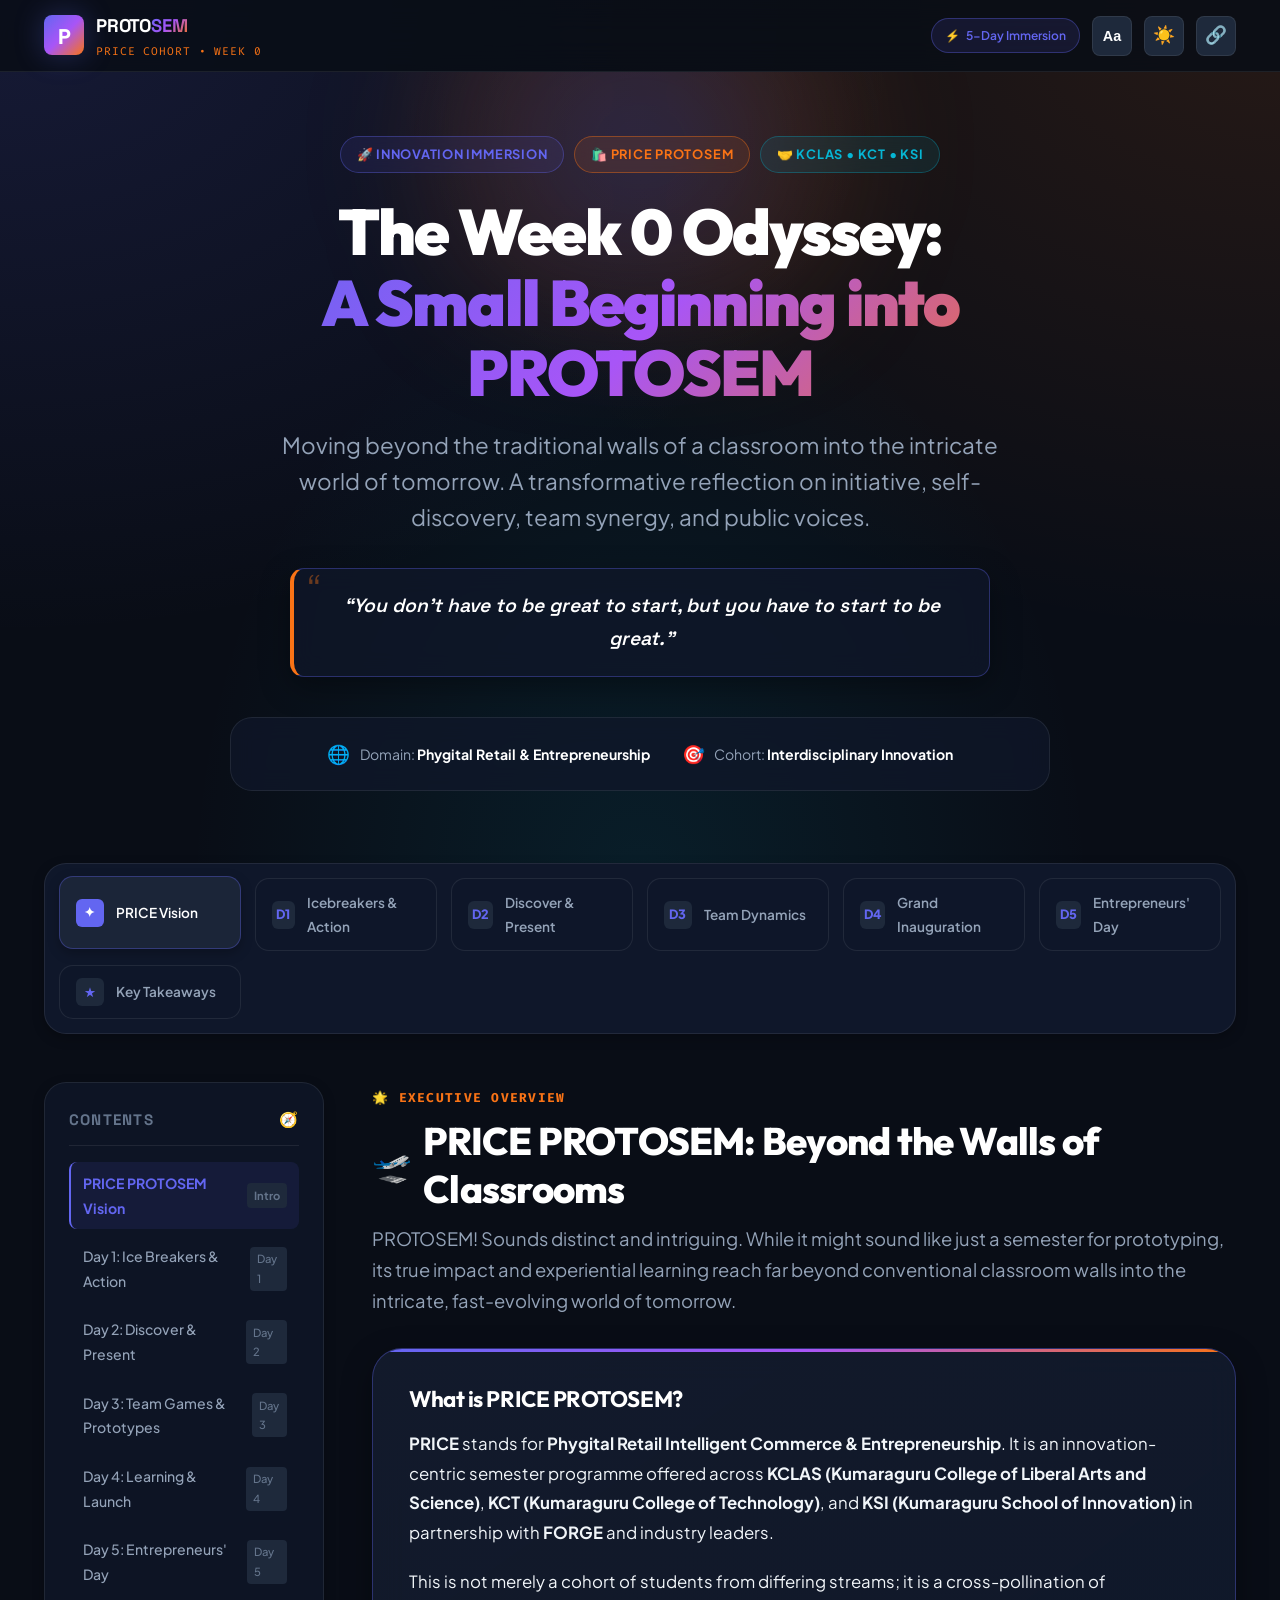
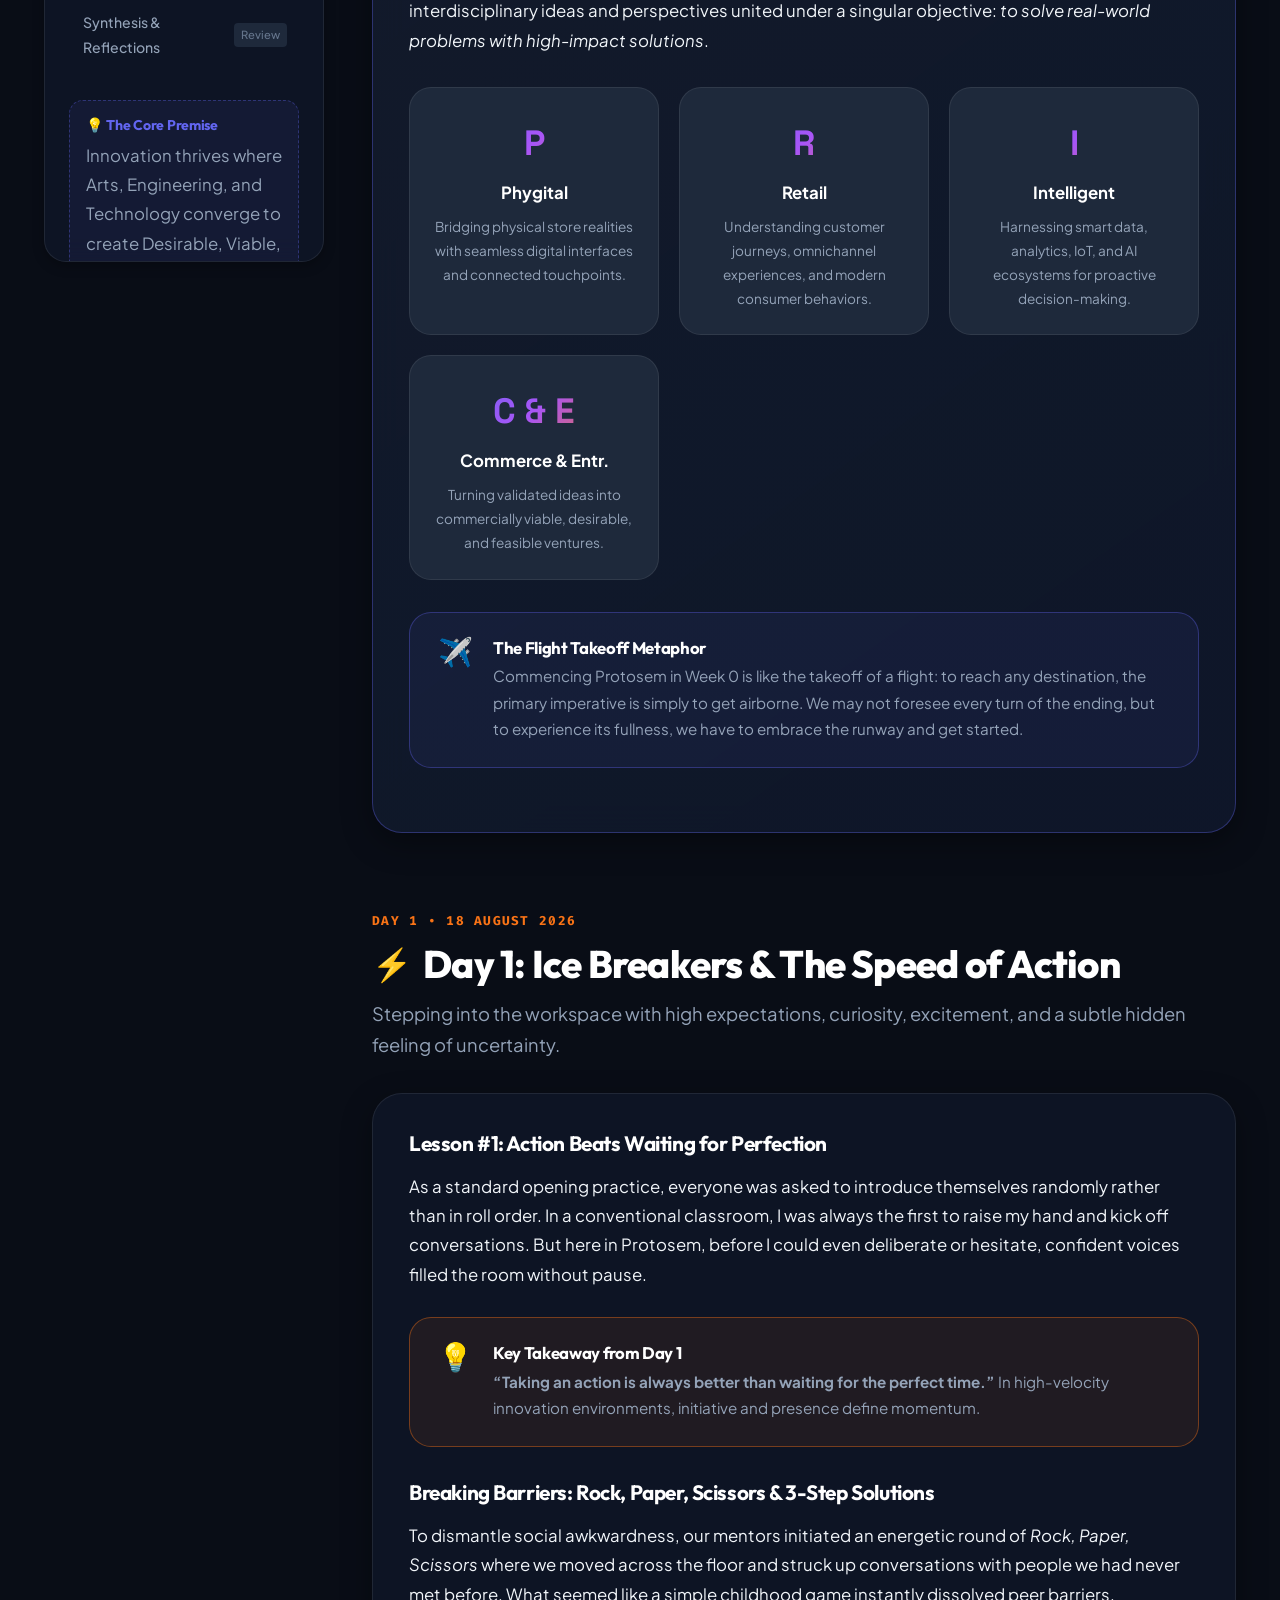
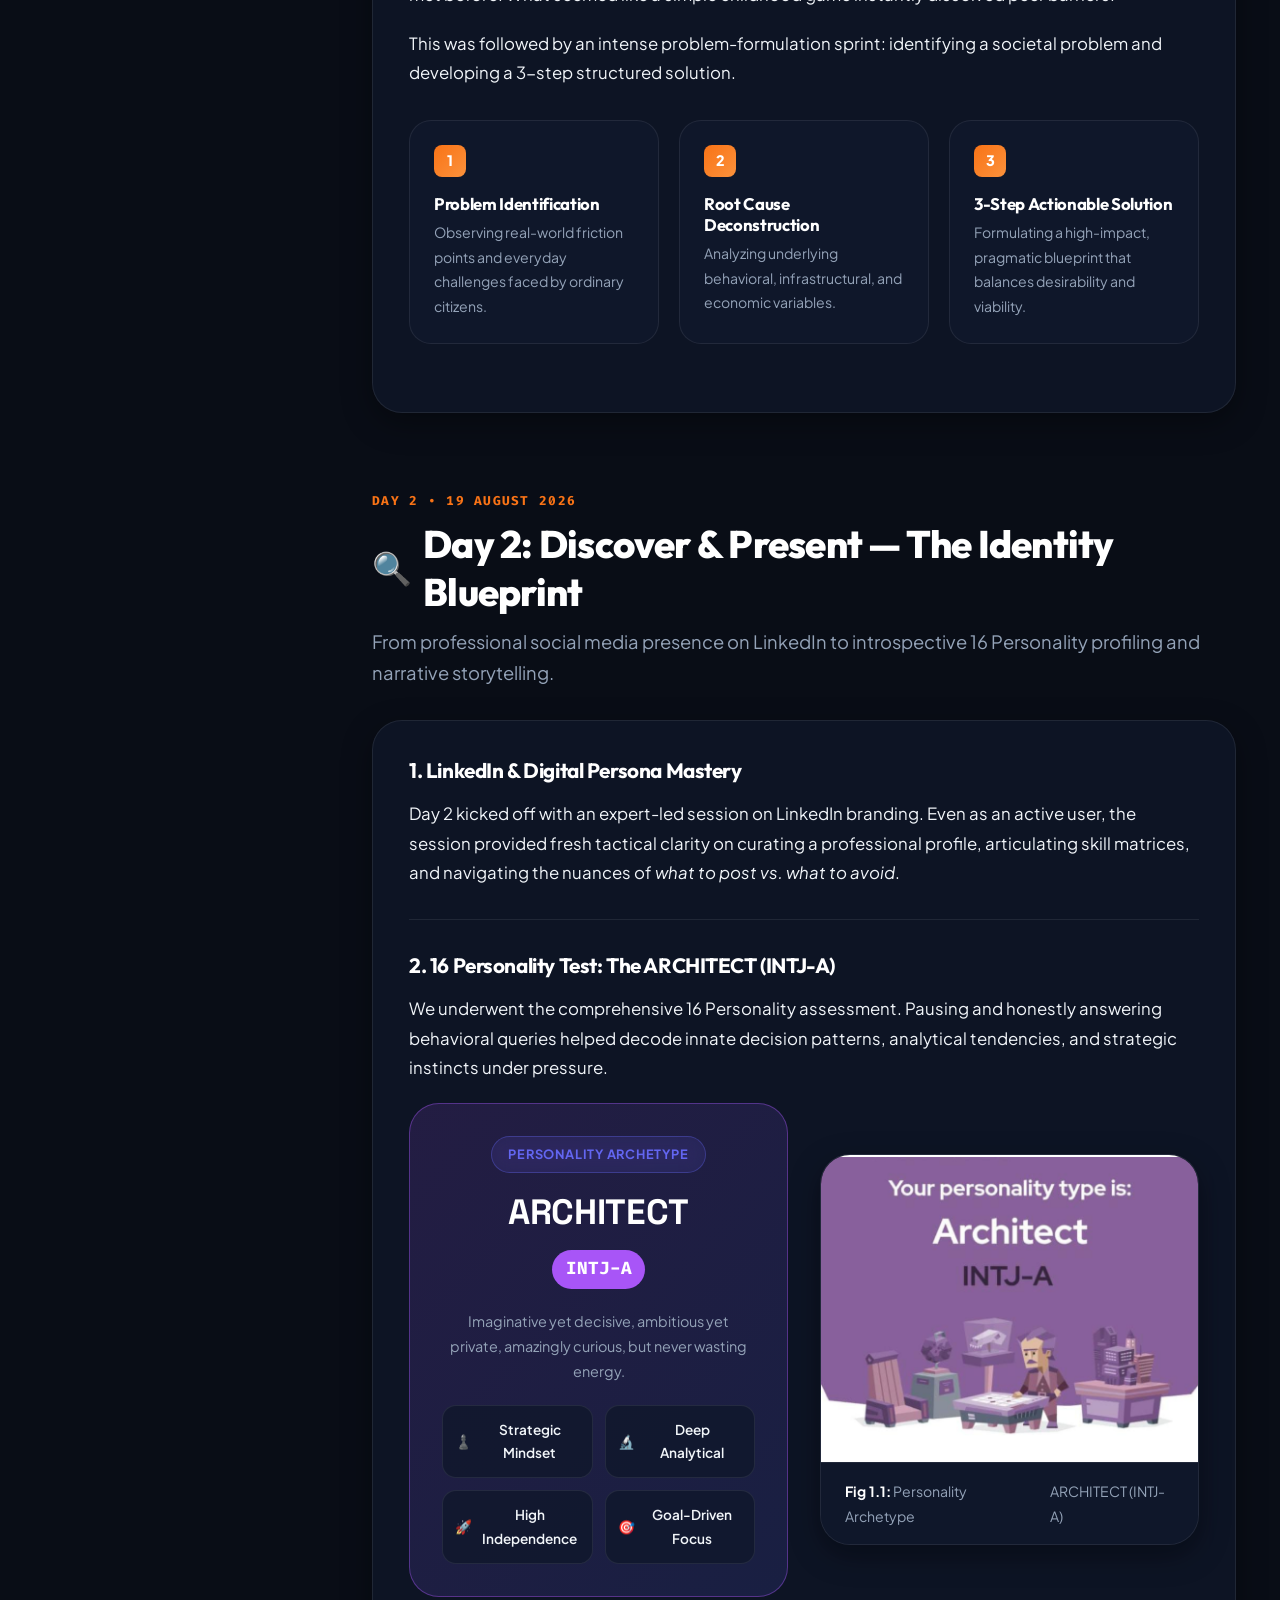
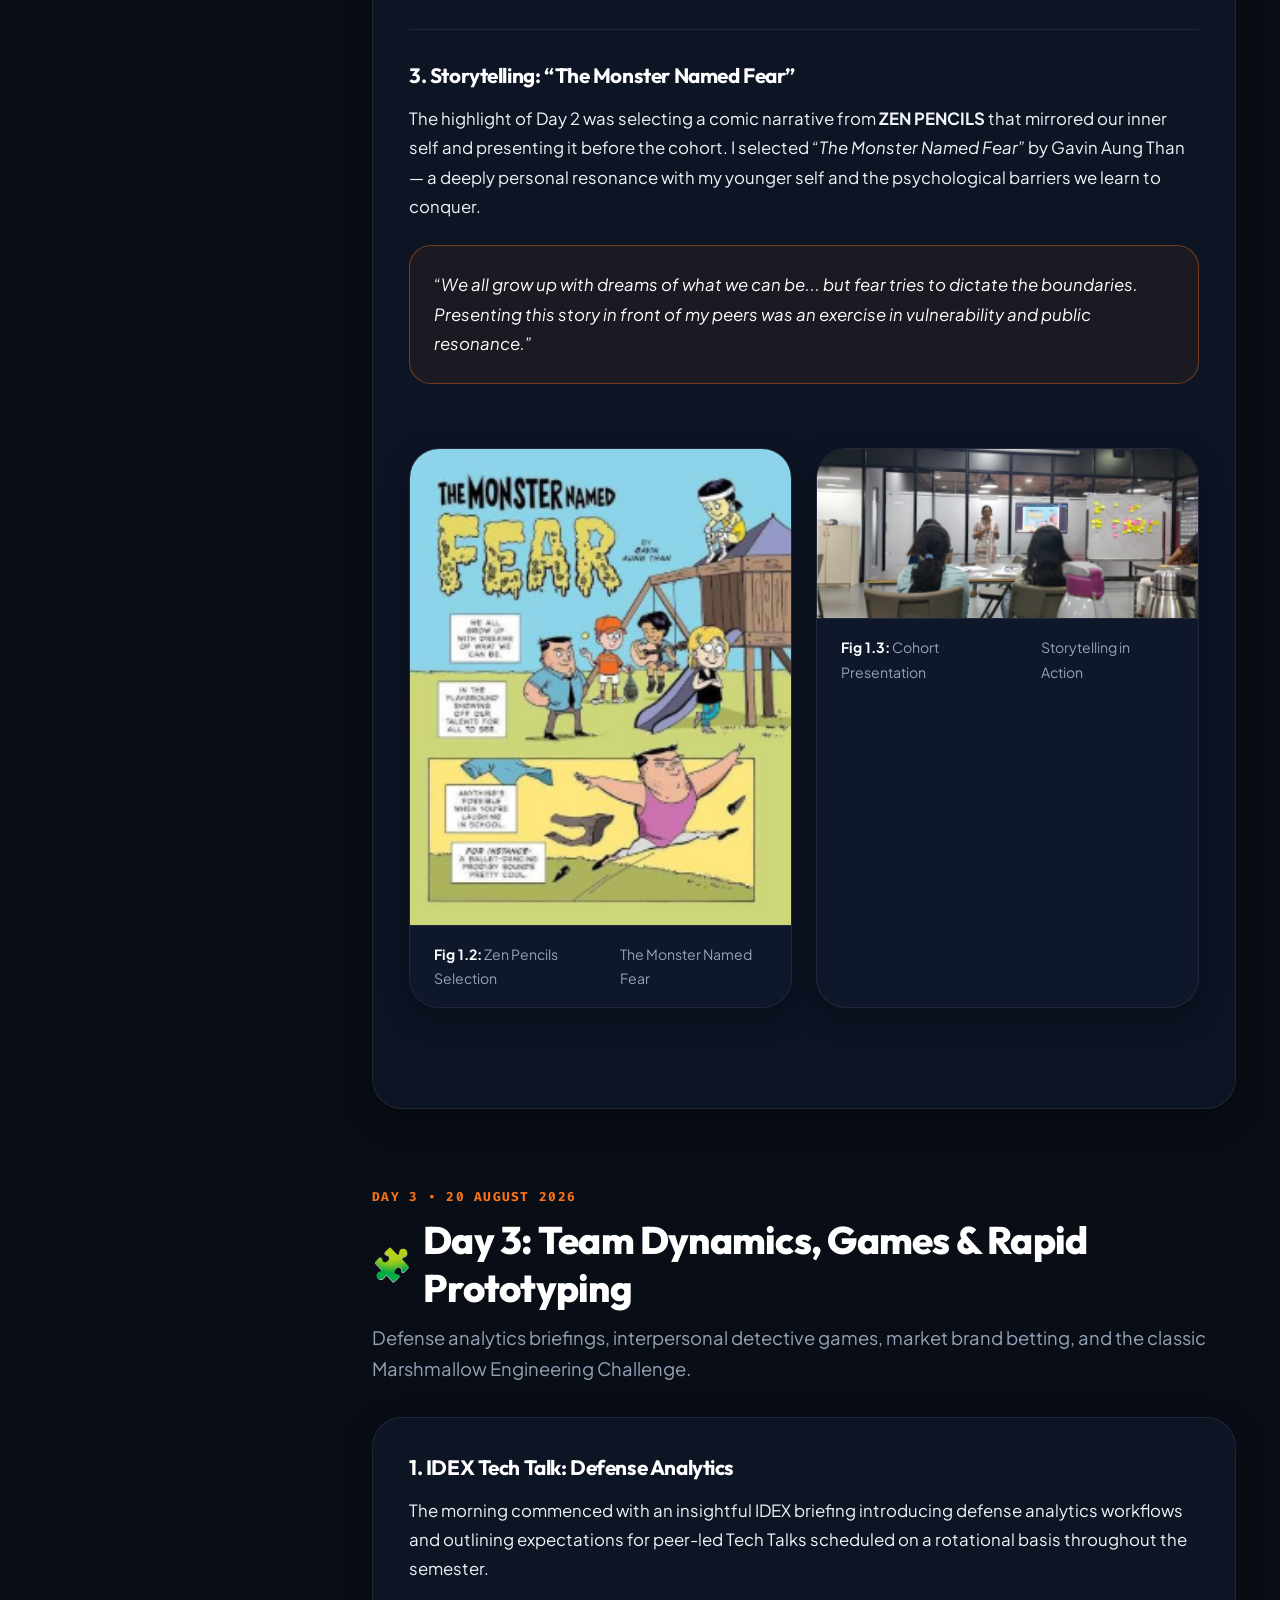
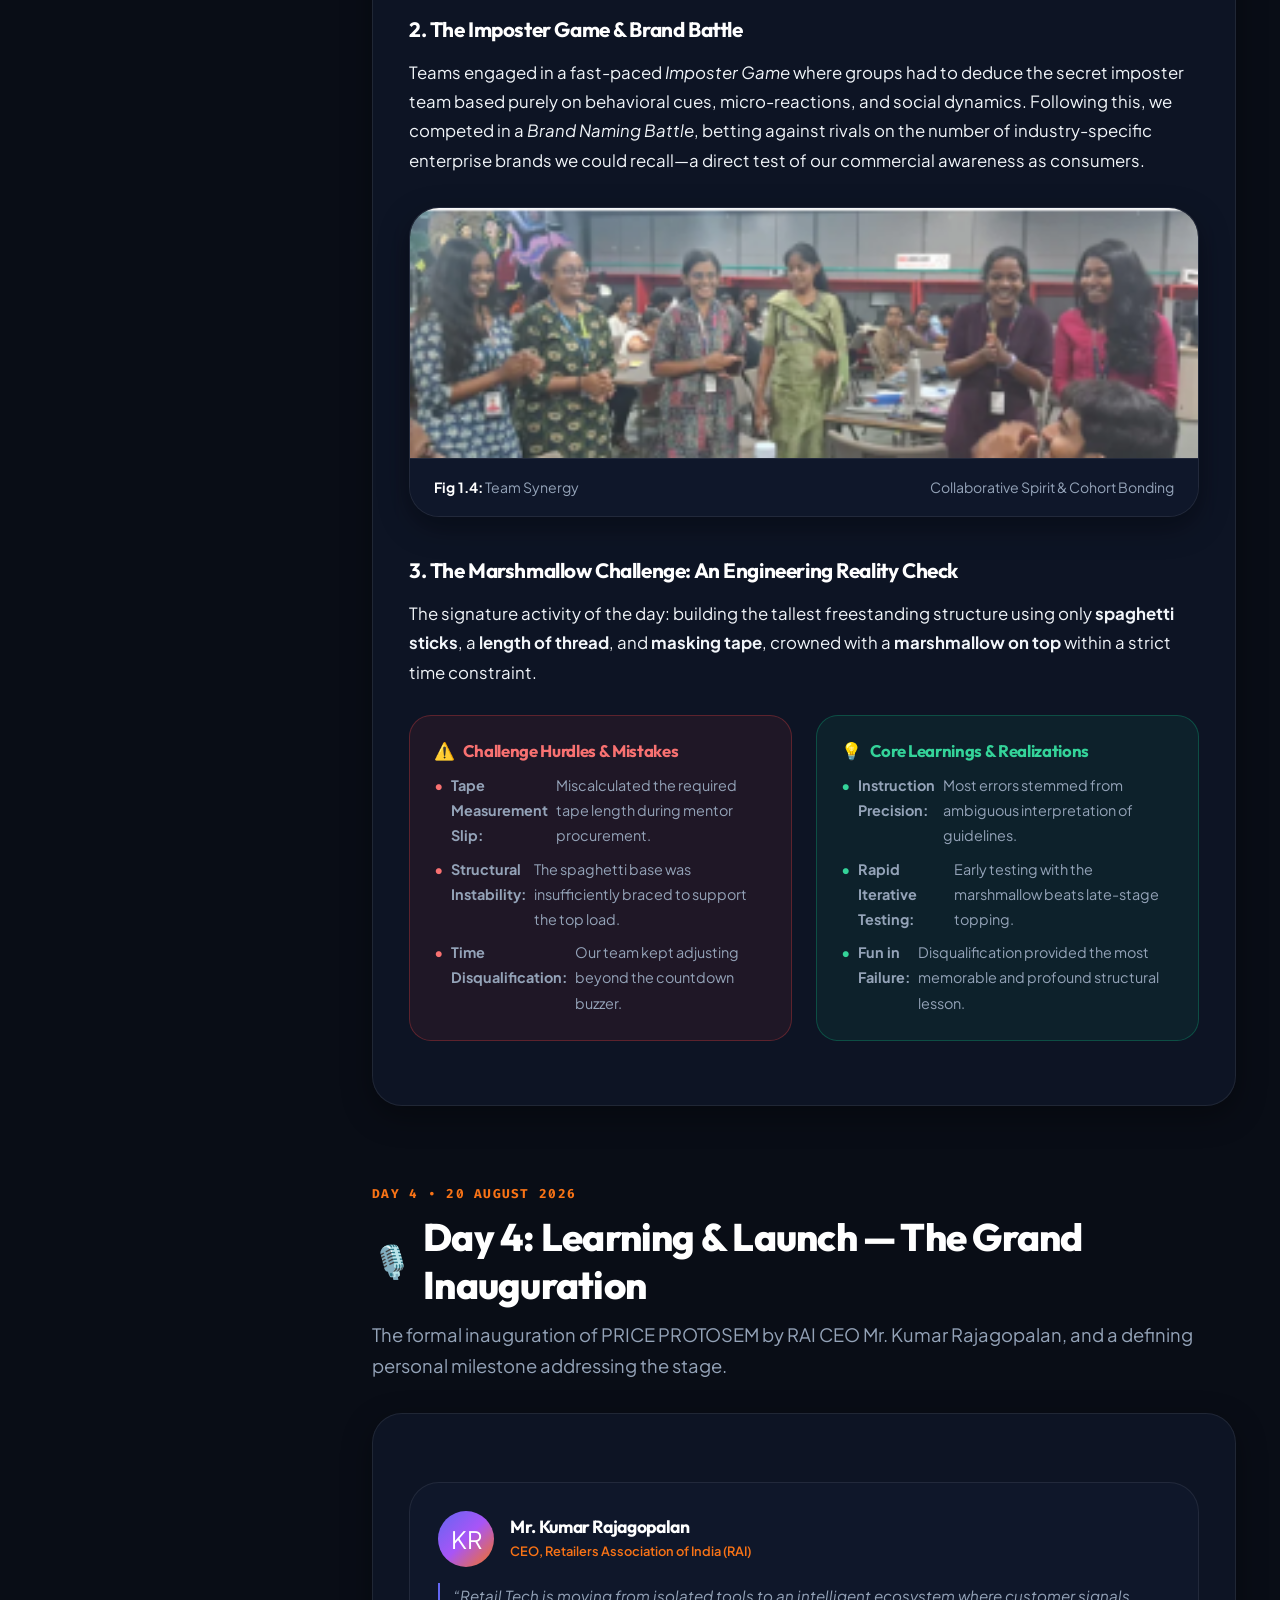
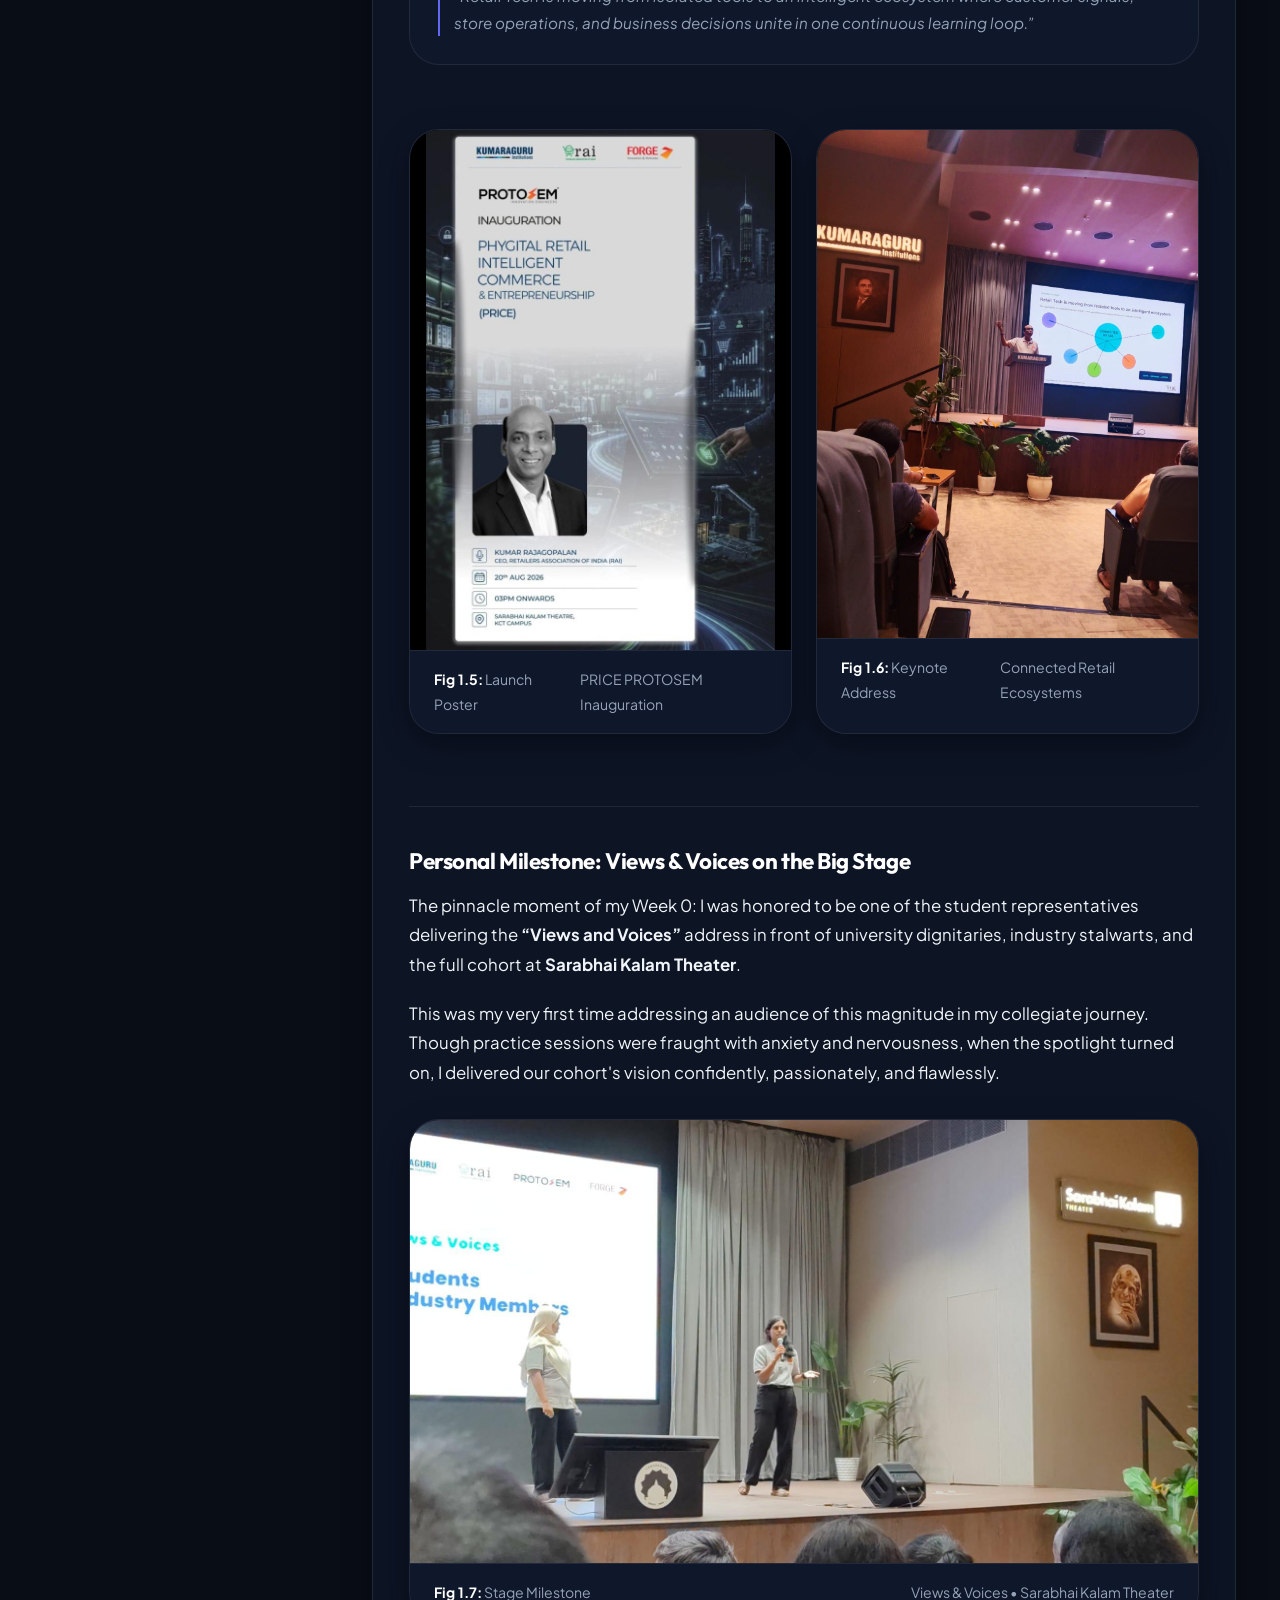
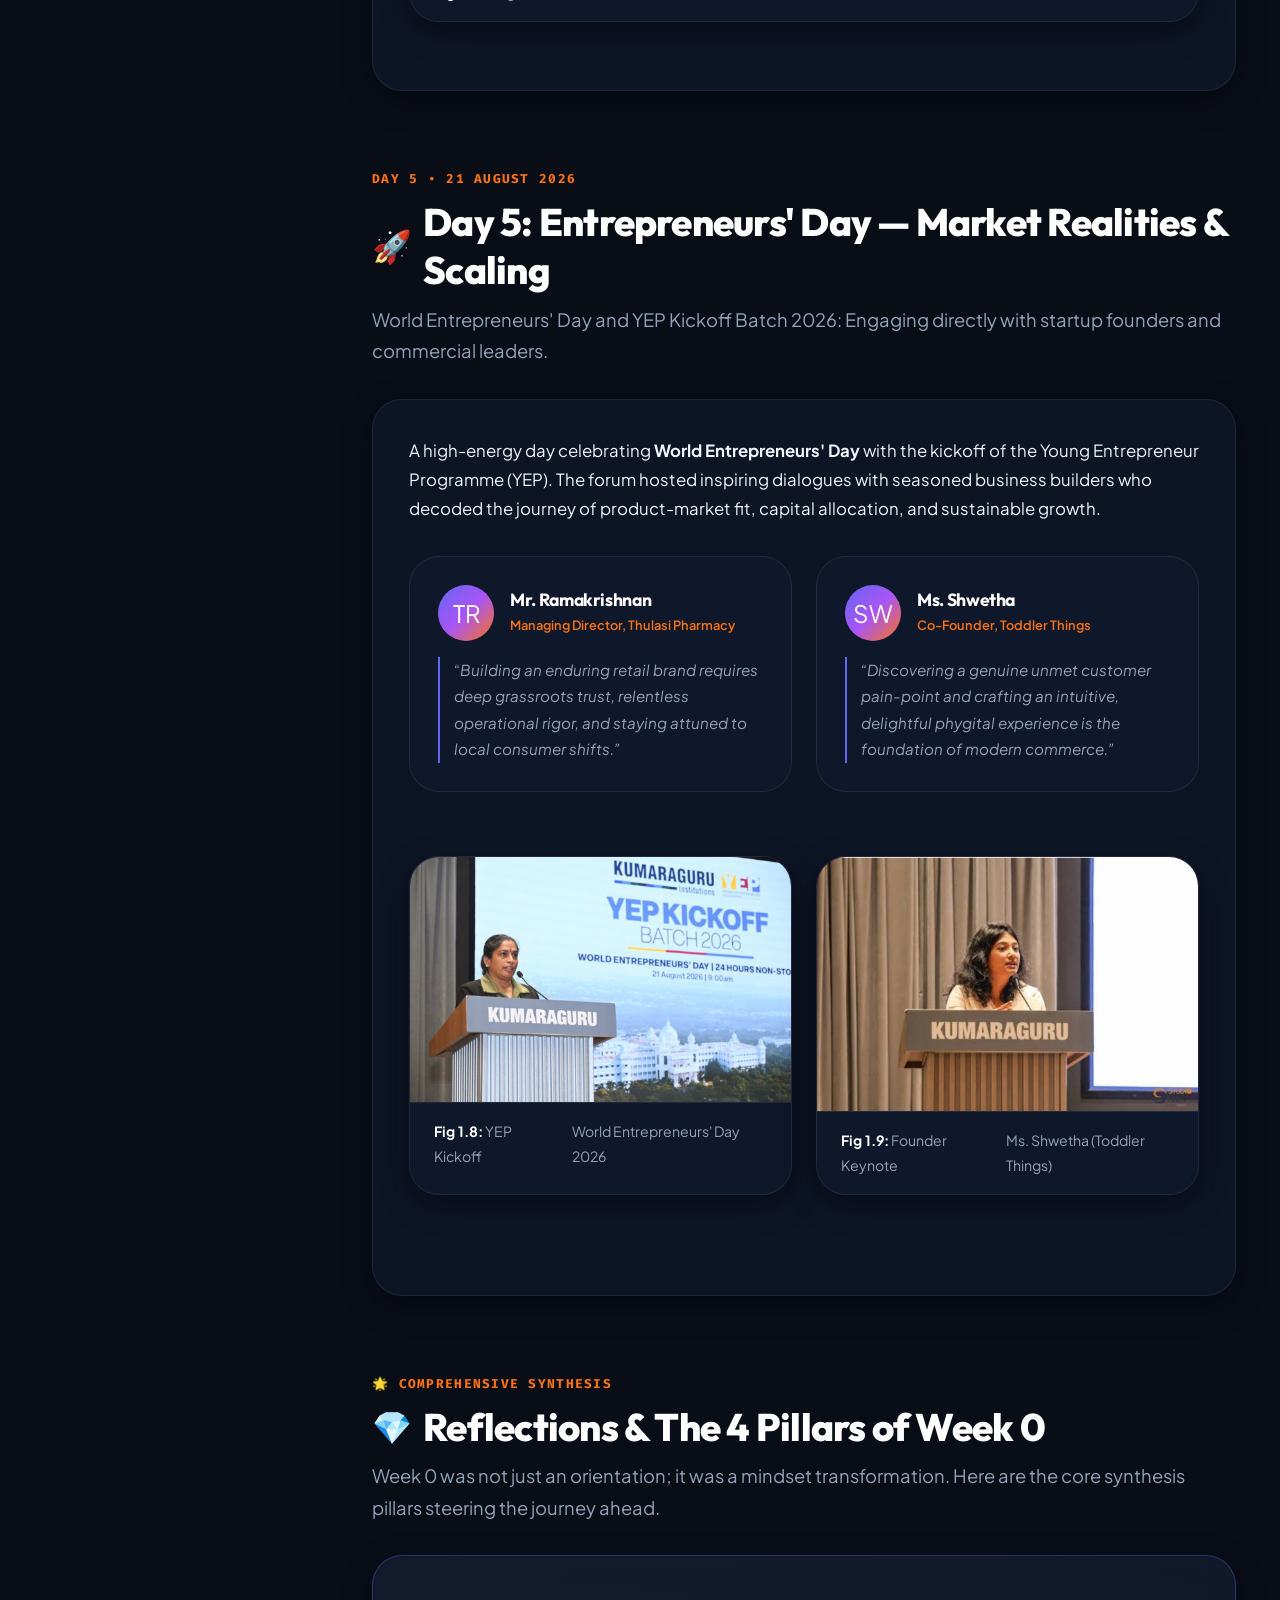
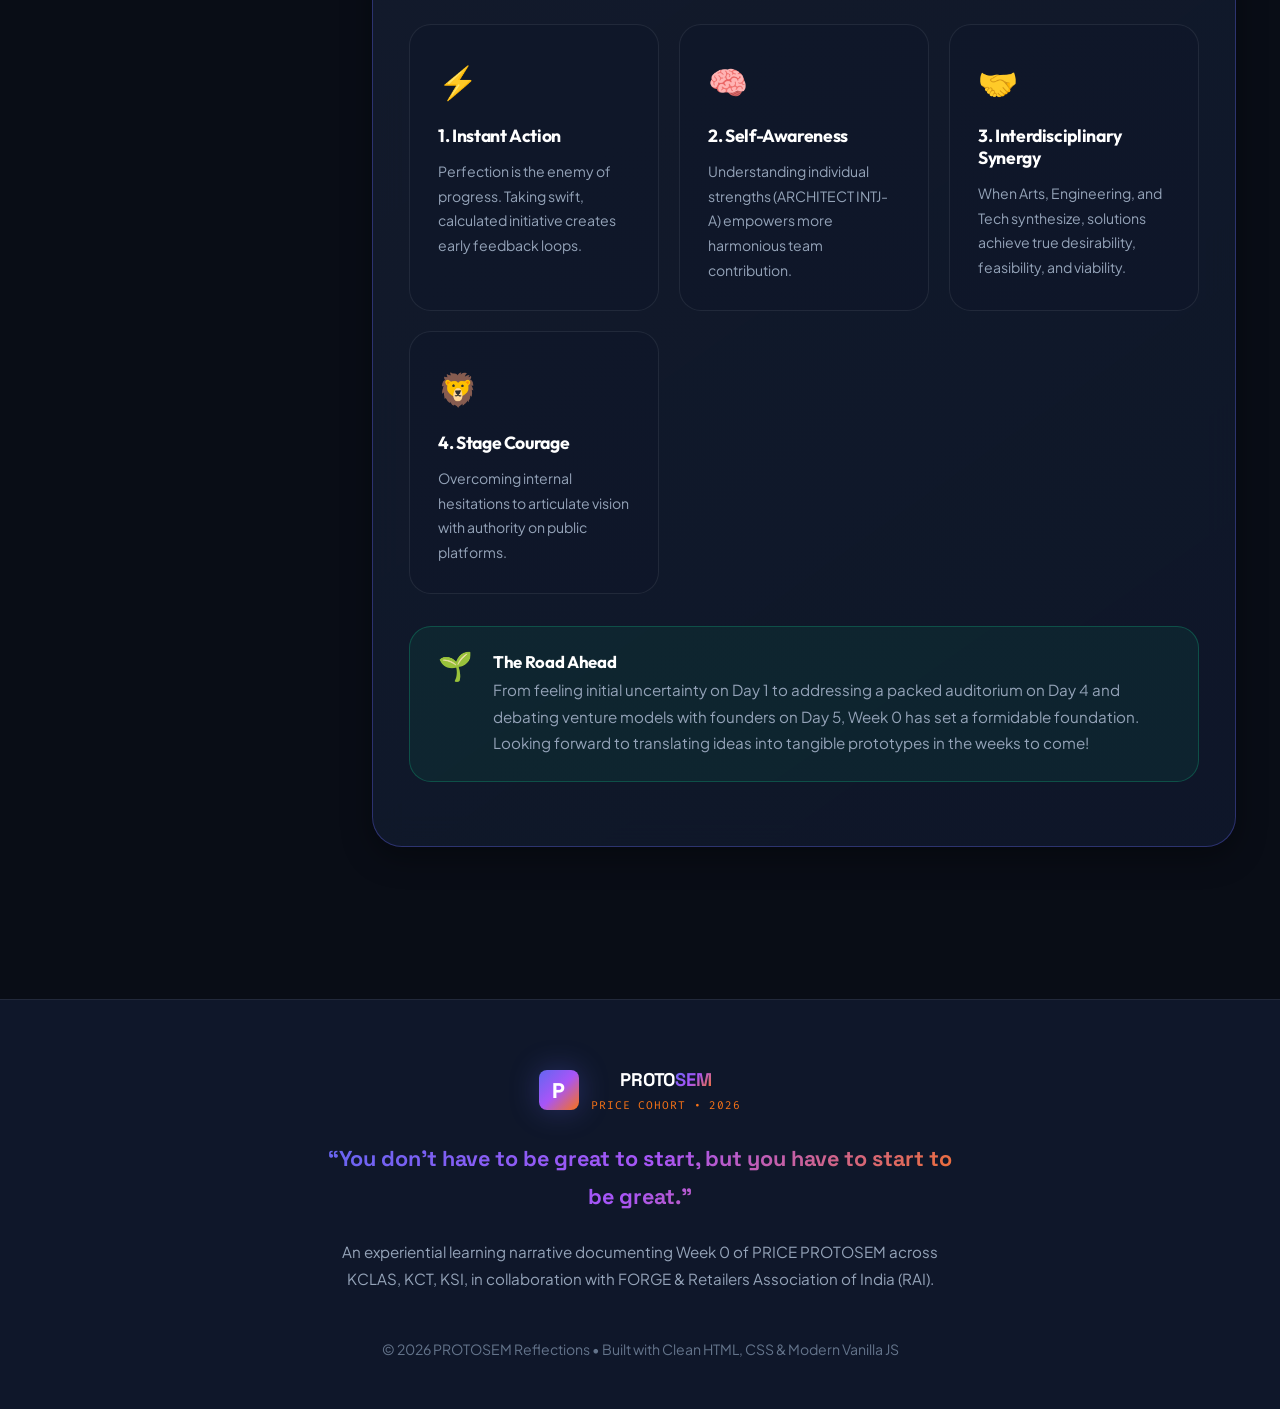
==== commit d51100fe: "fix: remove read time and venue from front page meta bar" ====
--- a/blogs/week0/index.html
+++ b/blogs/week0/index.html
@@ -81,14 +81,6 @@
       </div>
 
       <div class="meta-stats-bar">
-        <div class="meta-item">
-          <span class="meta-icon">⏱️</span>
-          <span>Read Time: <strong>5 Mins</strong></span>
-        </div>
-        <div class="meta-item">
-          <span class="meta-icon">📍</span>
-          <span>Venue: <strong>KCT Campus / Sarabhai Kalam Theater</strong></span>
-        </div>
         <div class="meta-item">
           <span class="meta-icon">🌐</span>
           <span>Domain: <strong>Phygital Retail &amp; Entrepreneurship</strong></span>
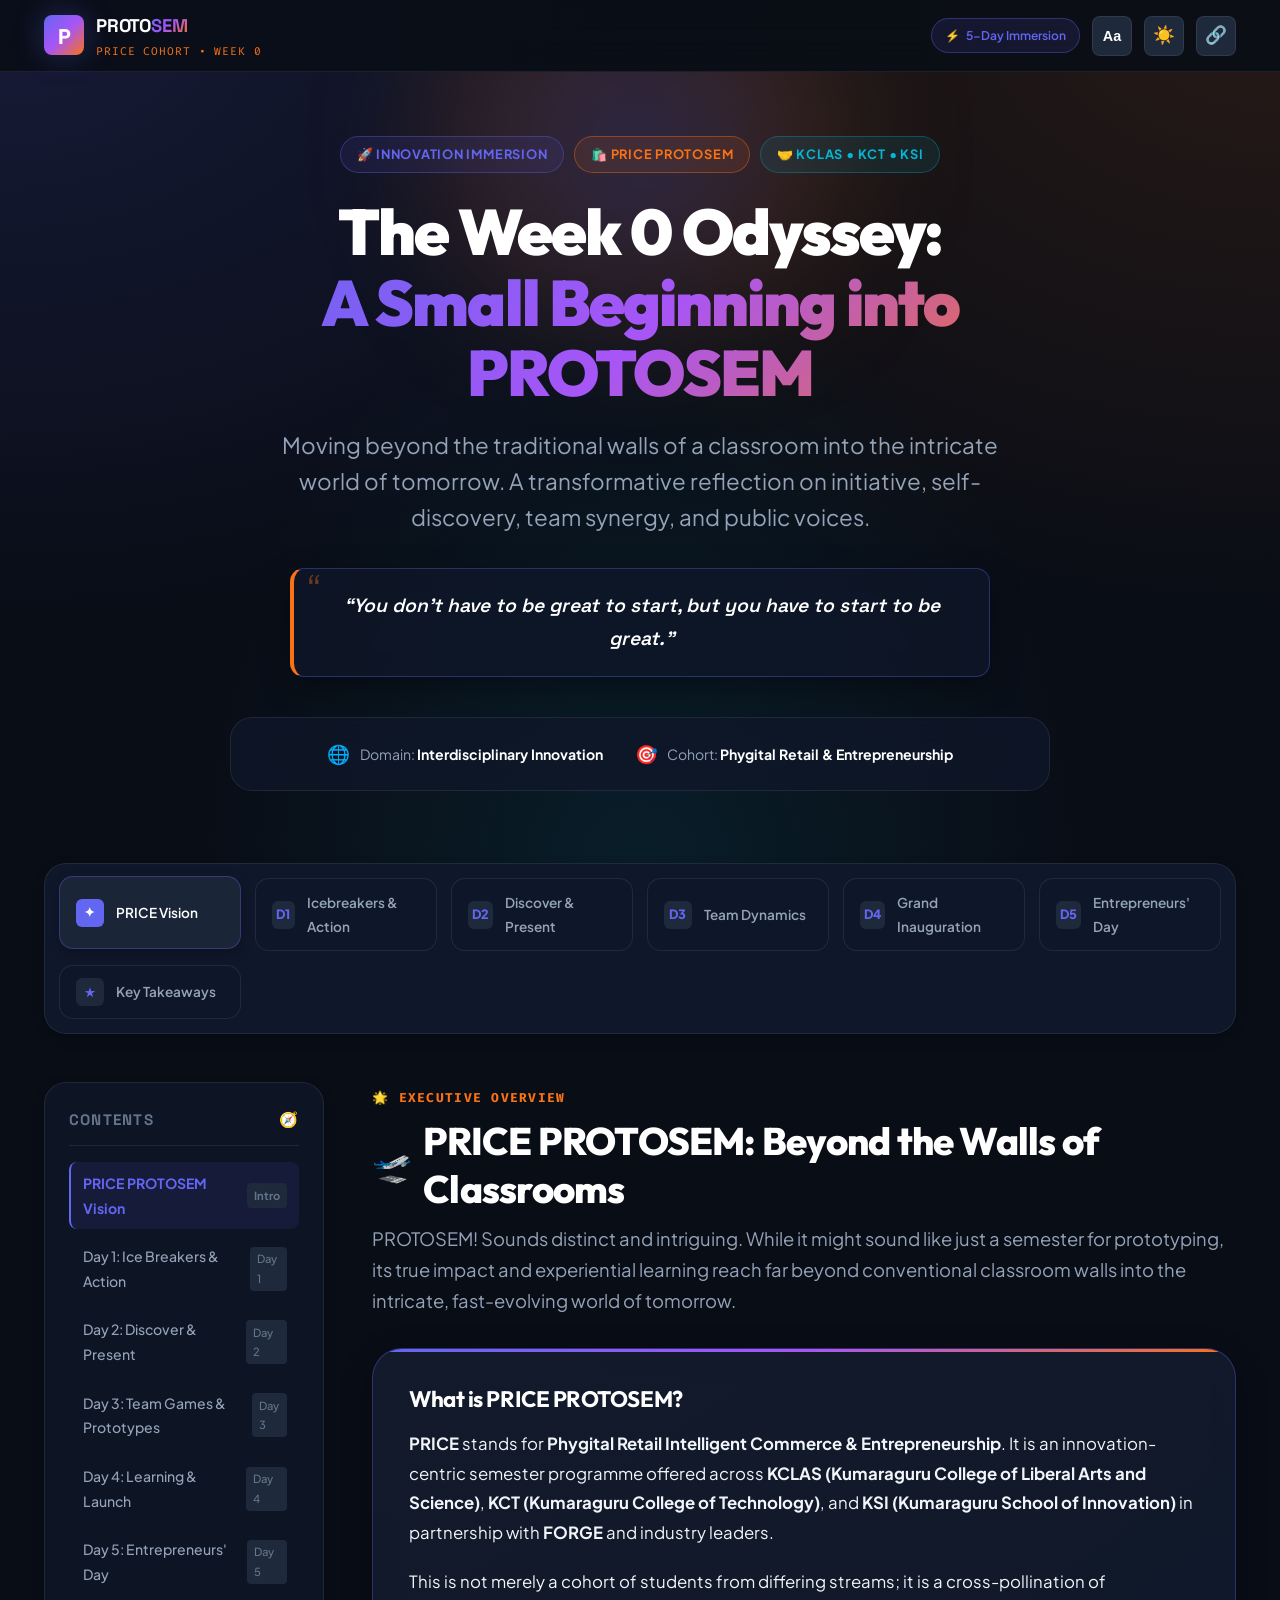
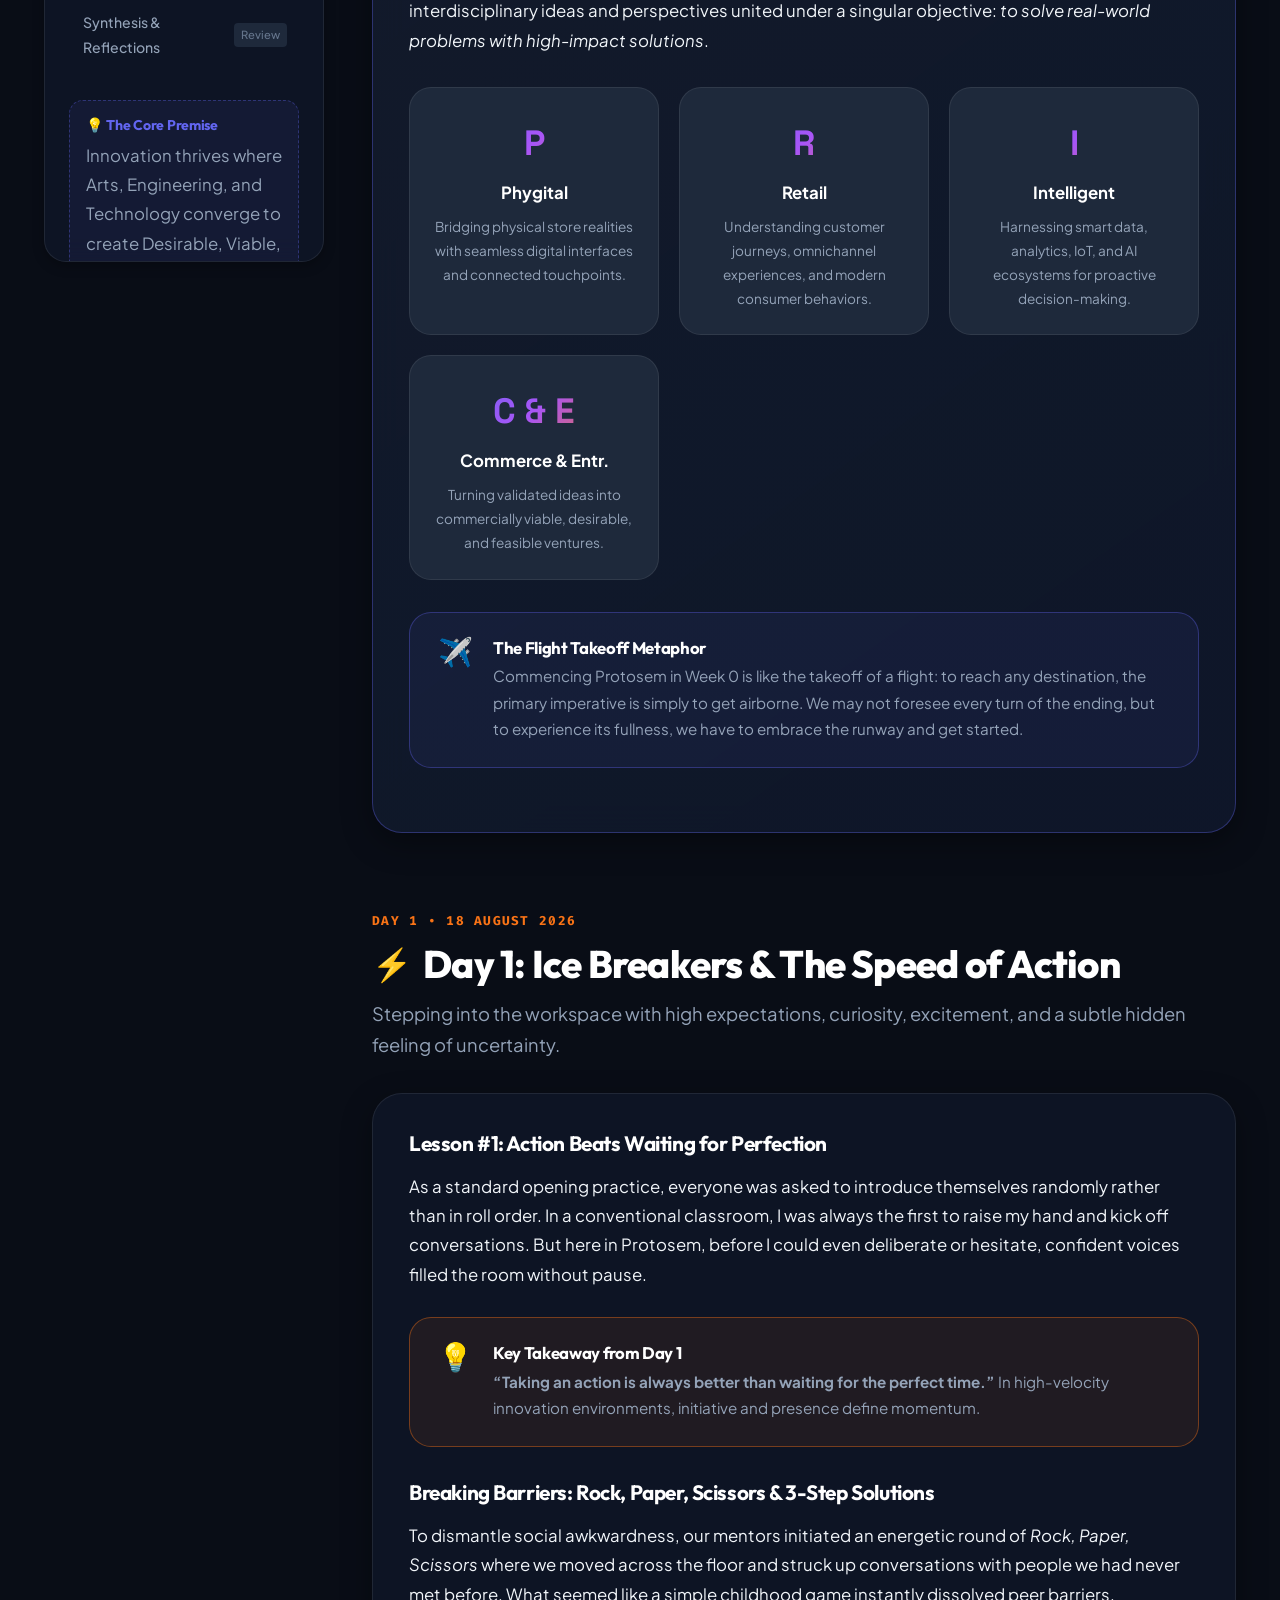
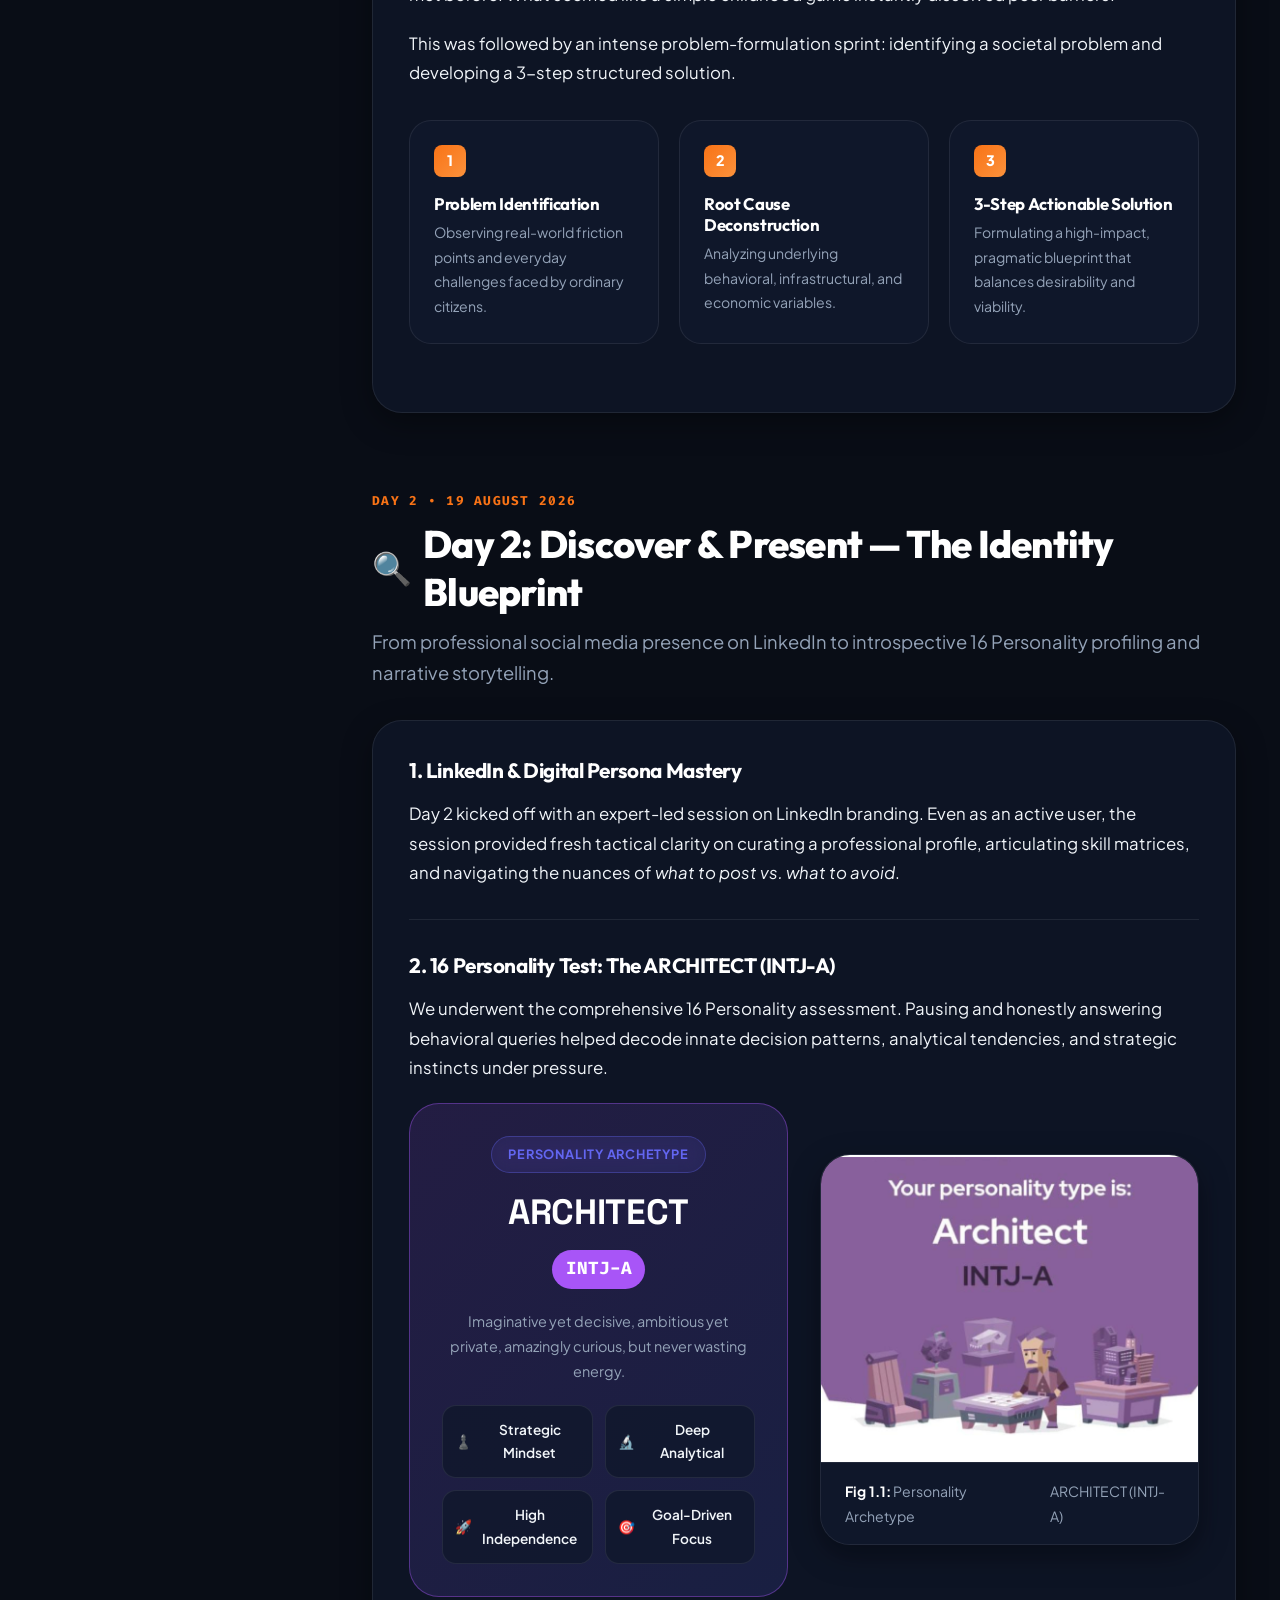
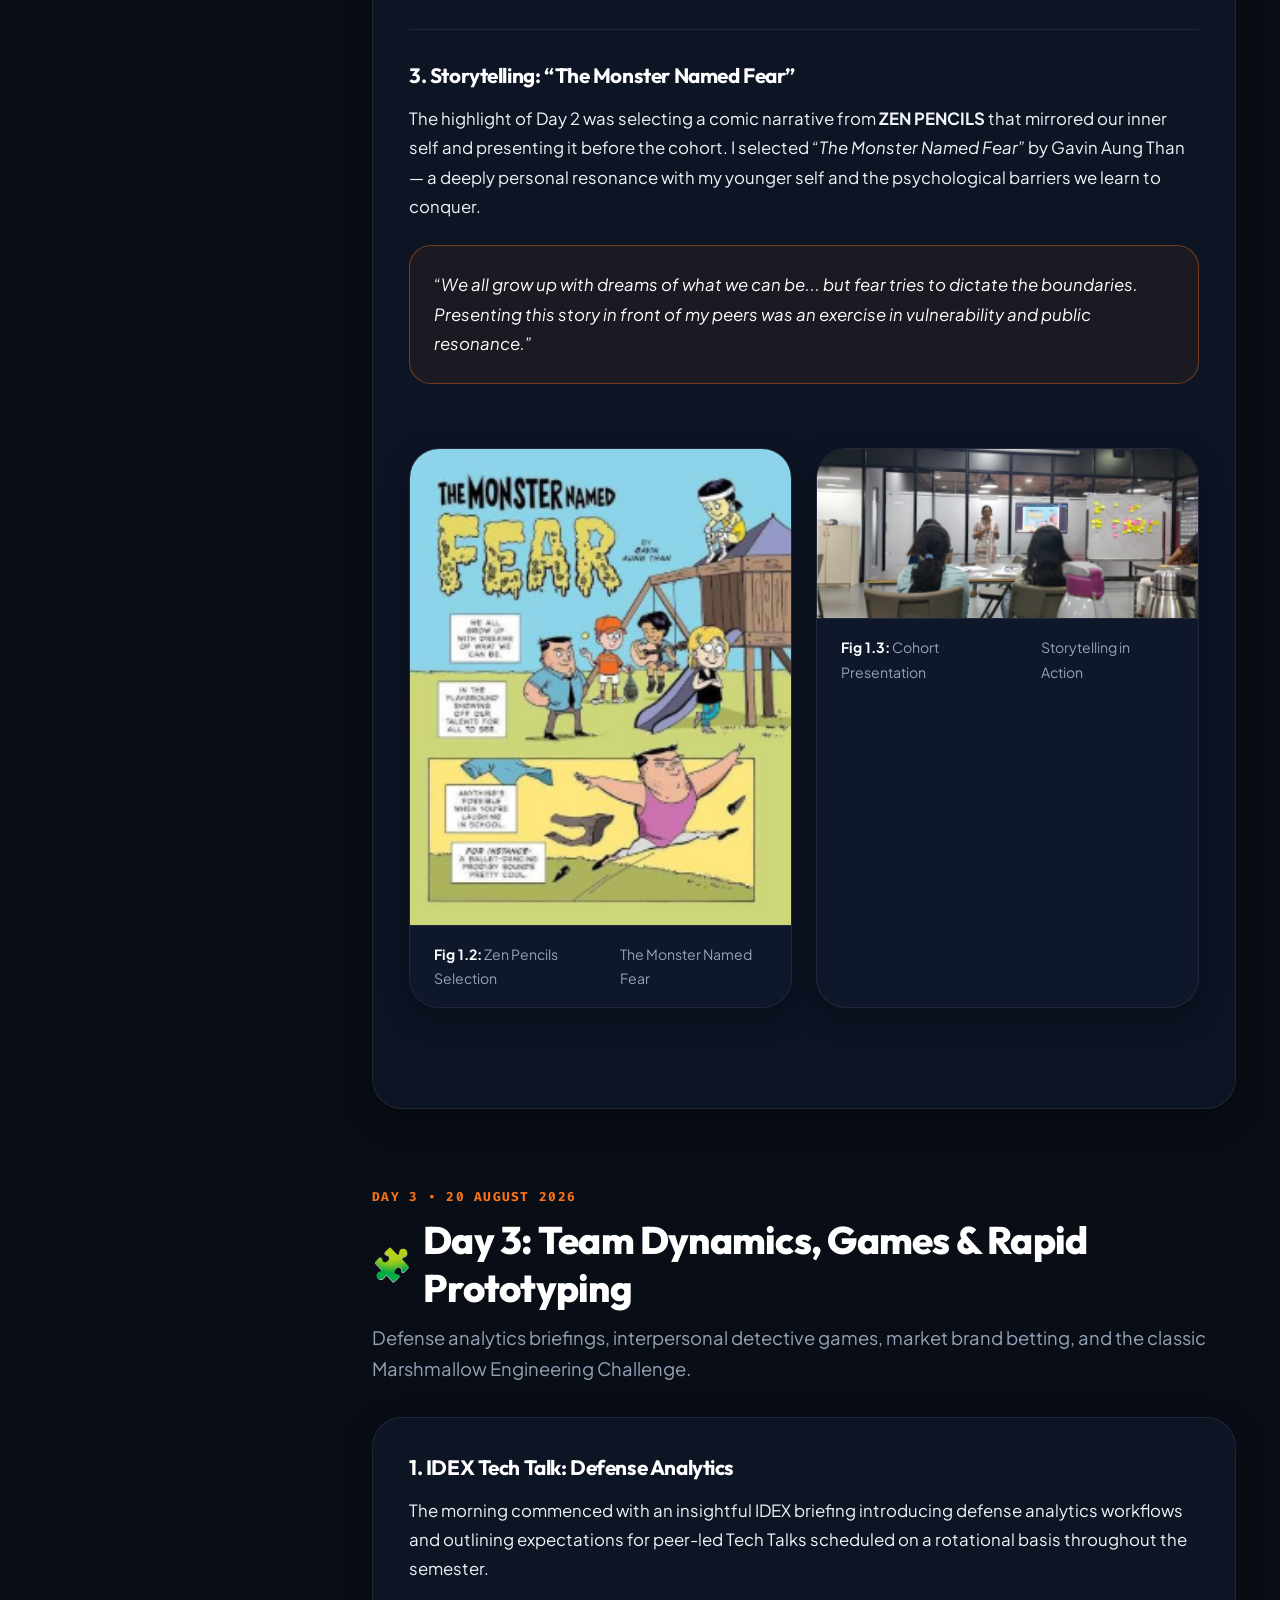
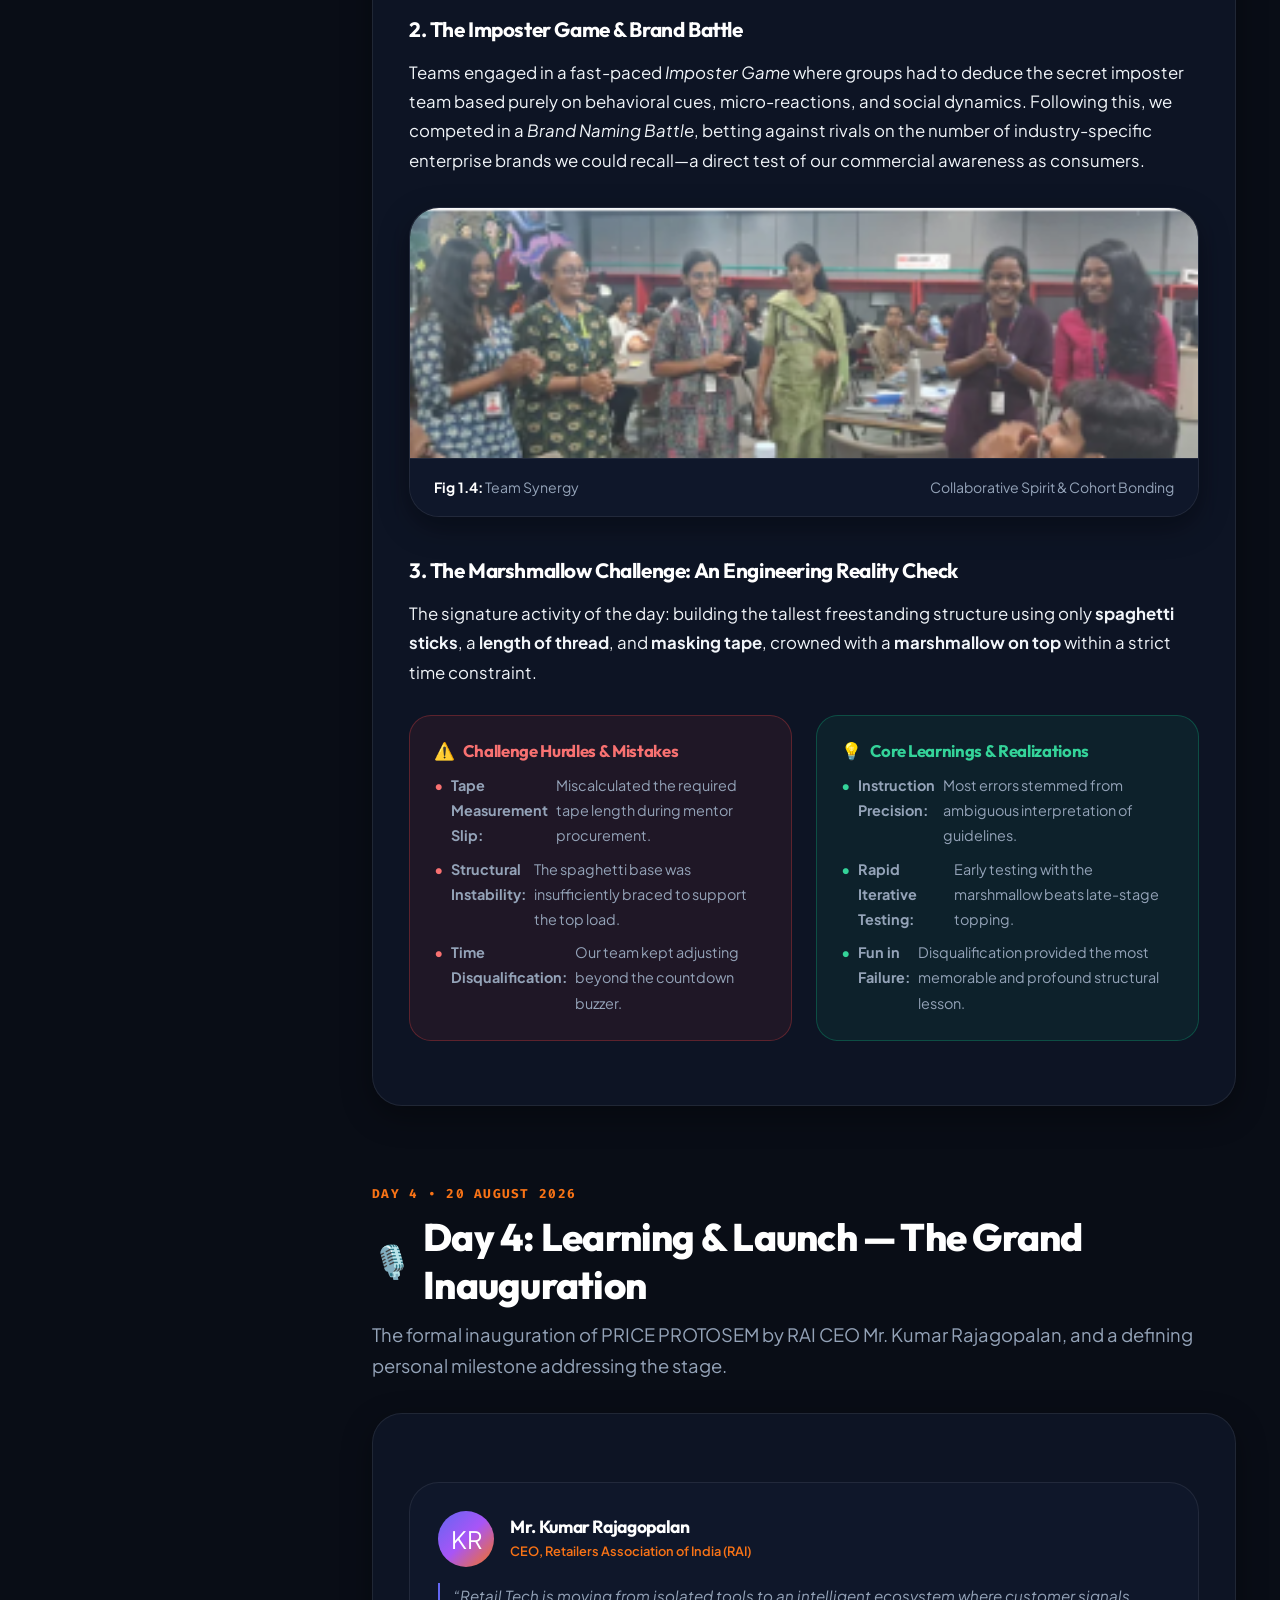
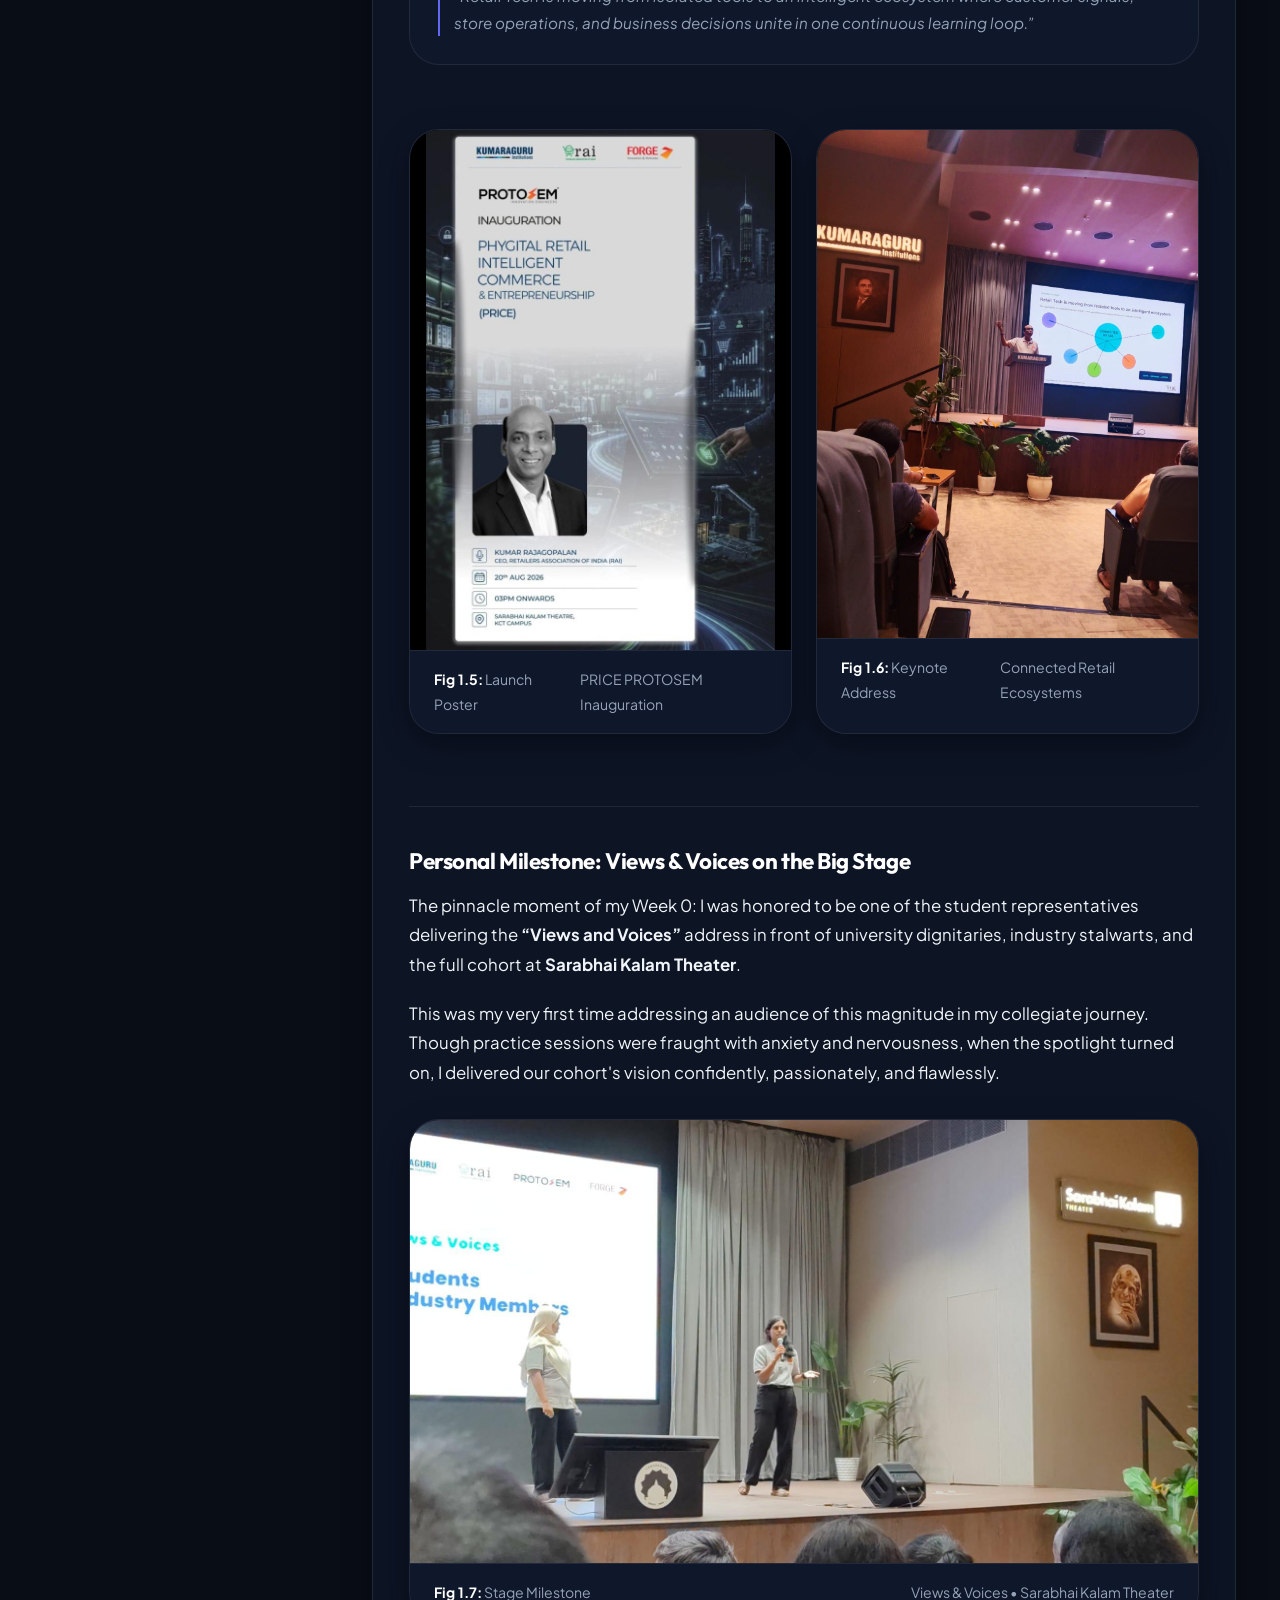
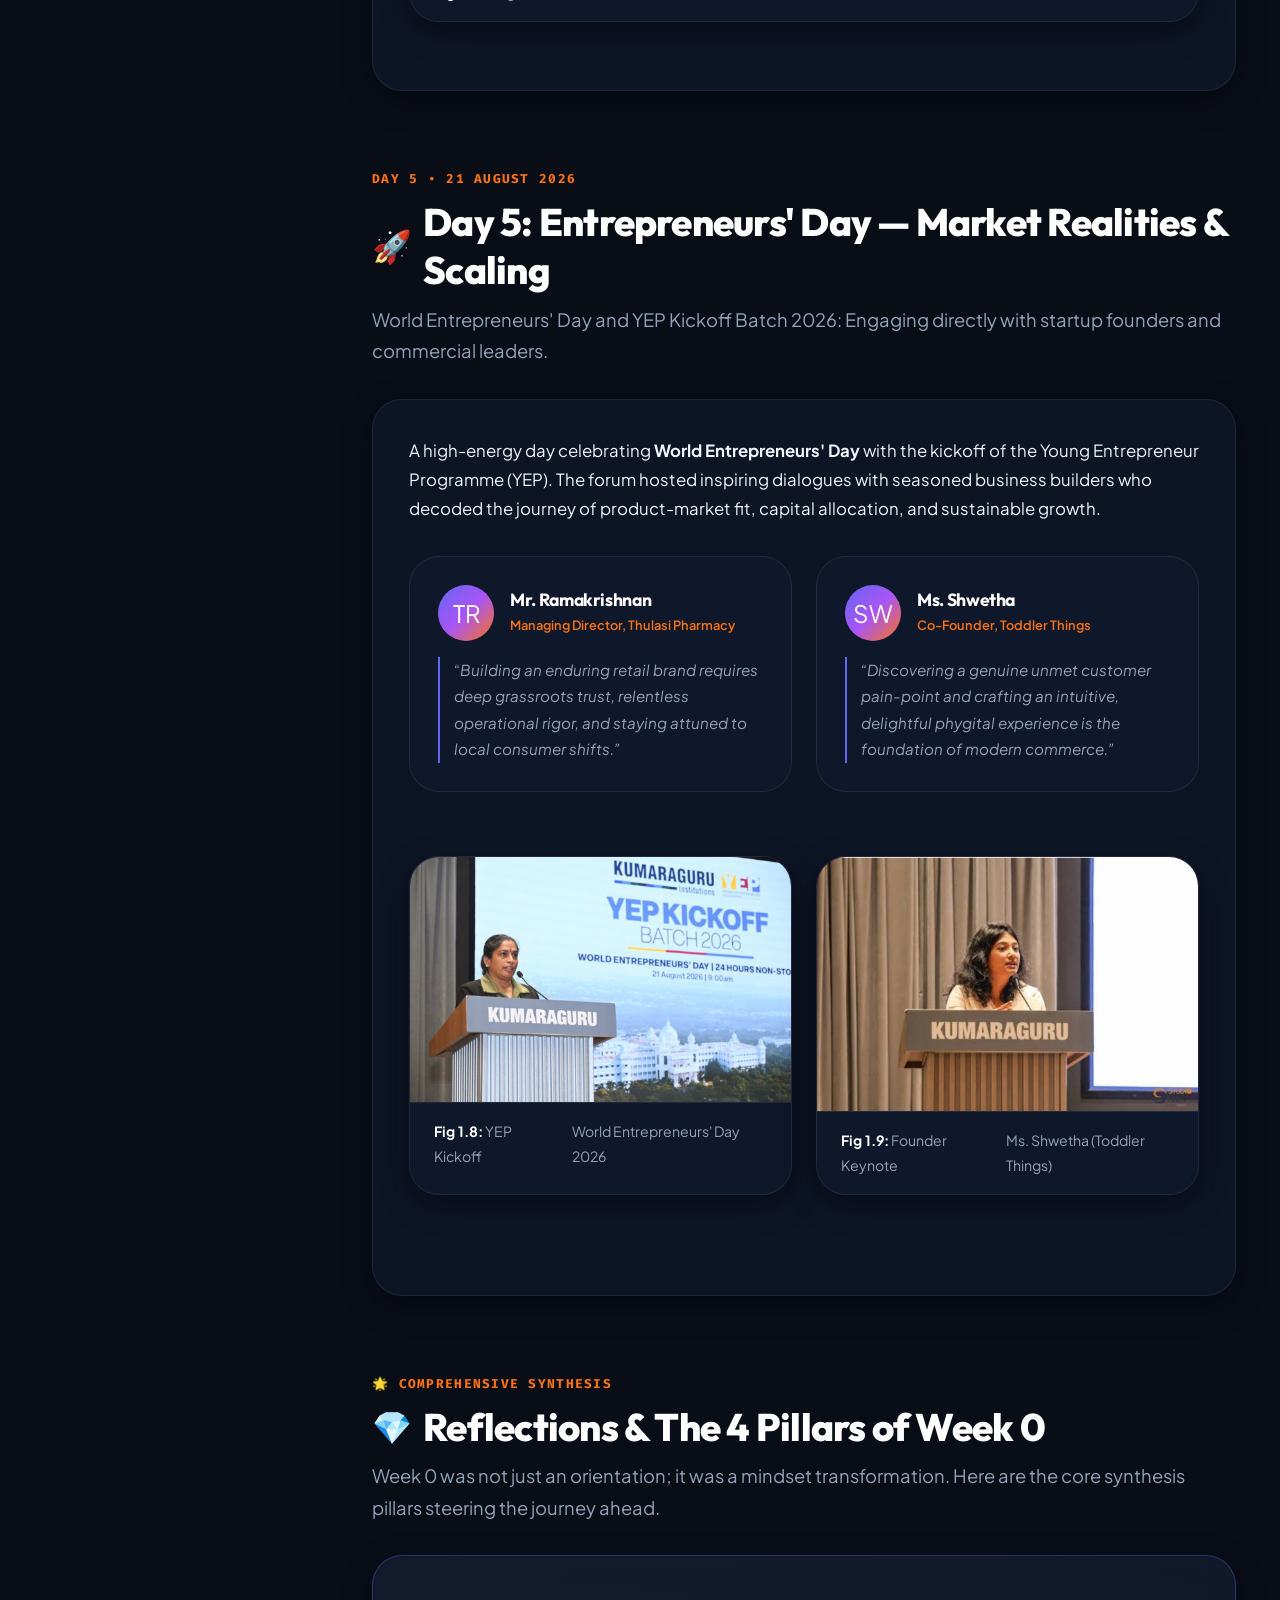
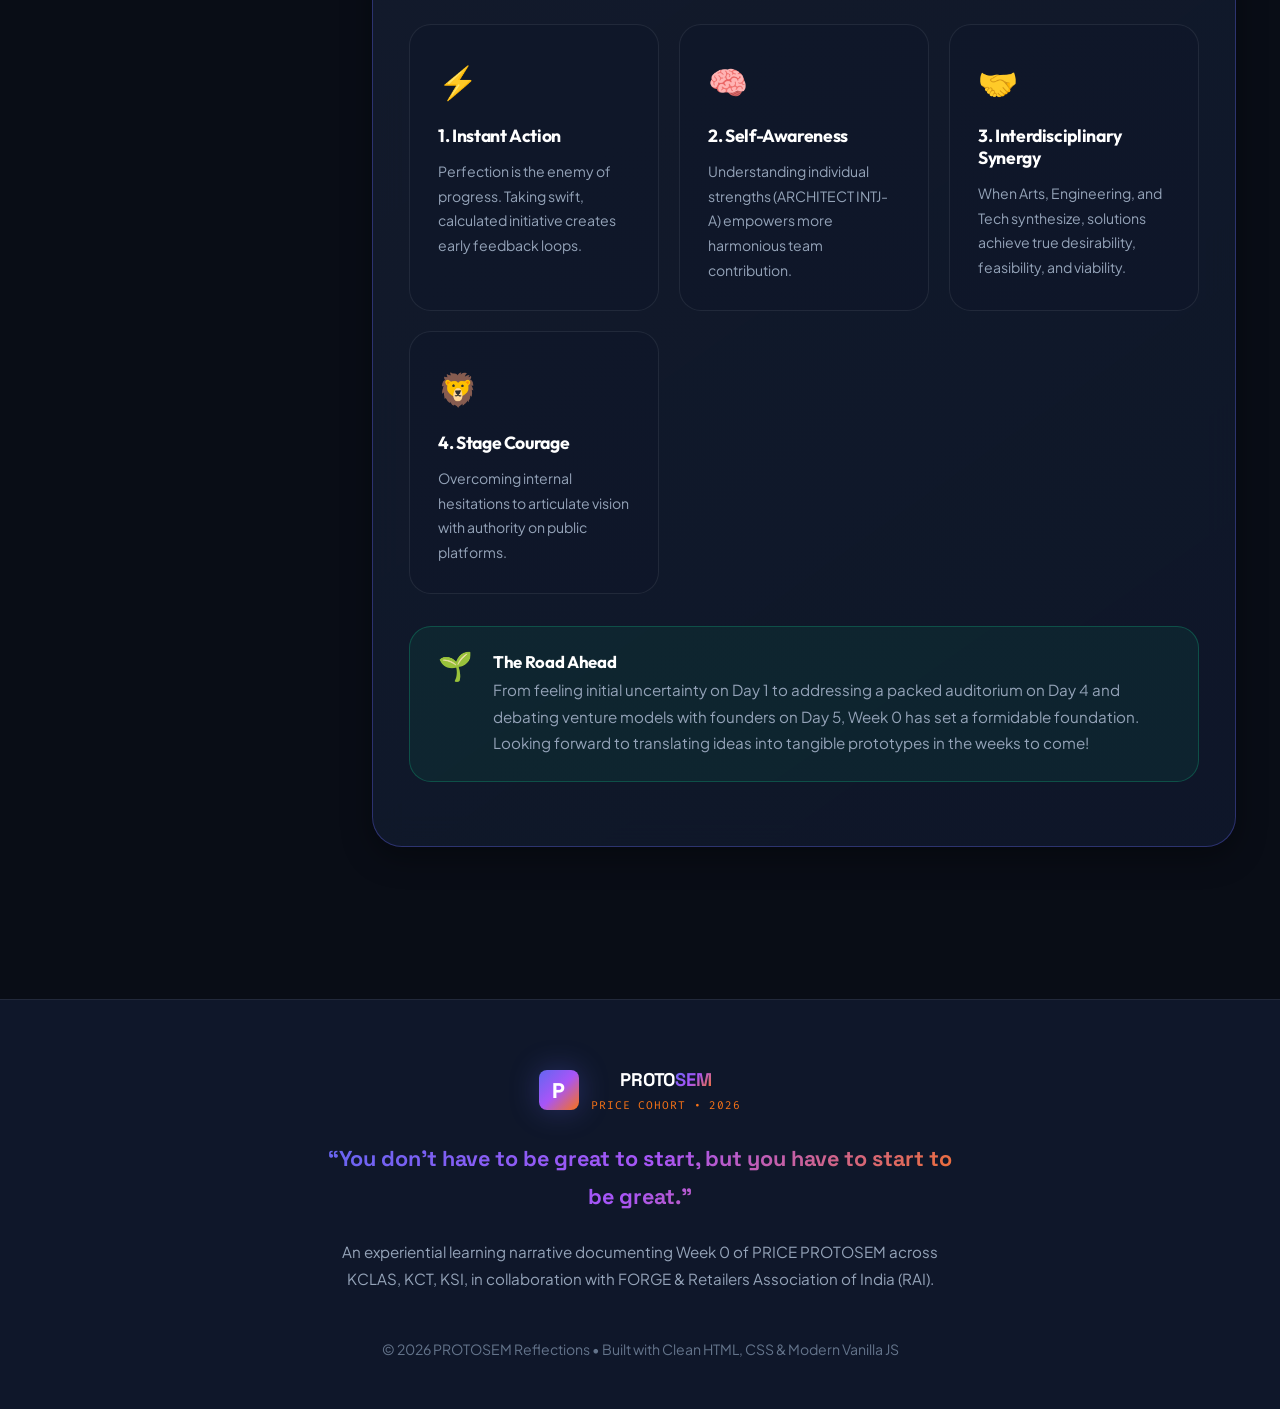
==== commit 29ddbe34: "fix: swap domain and cohort labels in hero meta bar" ====
--- a/blogs/week0/index.html
+++ b/blogs/week0/index.html
@@ -83,11 +83,11 @@
       <div class="meta-stats-bar">
         <div class="meta-item">
           <span class="meta-icon">🌐</span>
-          <span>Domain: <strong>Phygital Retail &amp; Entrepreneurship</strong></span>
+          <span>Domain: <strong>Interdisciplinary Innovation</strong></span>
         </div>
         <div class="meta-item">
           <span class="meta-icon">🎯</span>
-          <span>Cohort: <strong>Interdisciplinary Innovation</strong></span>
+          <span>Cohort: <strong>Phygital Retail &amp; Entrepreneurship</strong></span>
         </div>
       </div>
 
